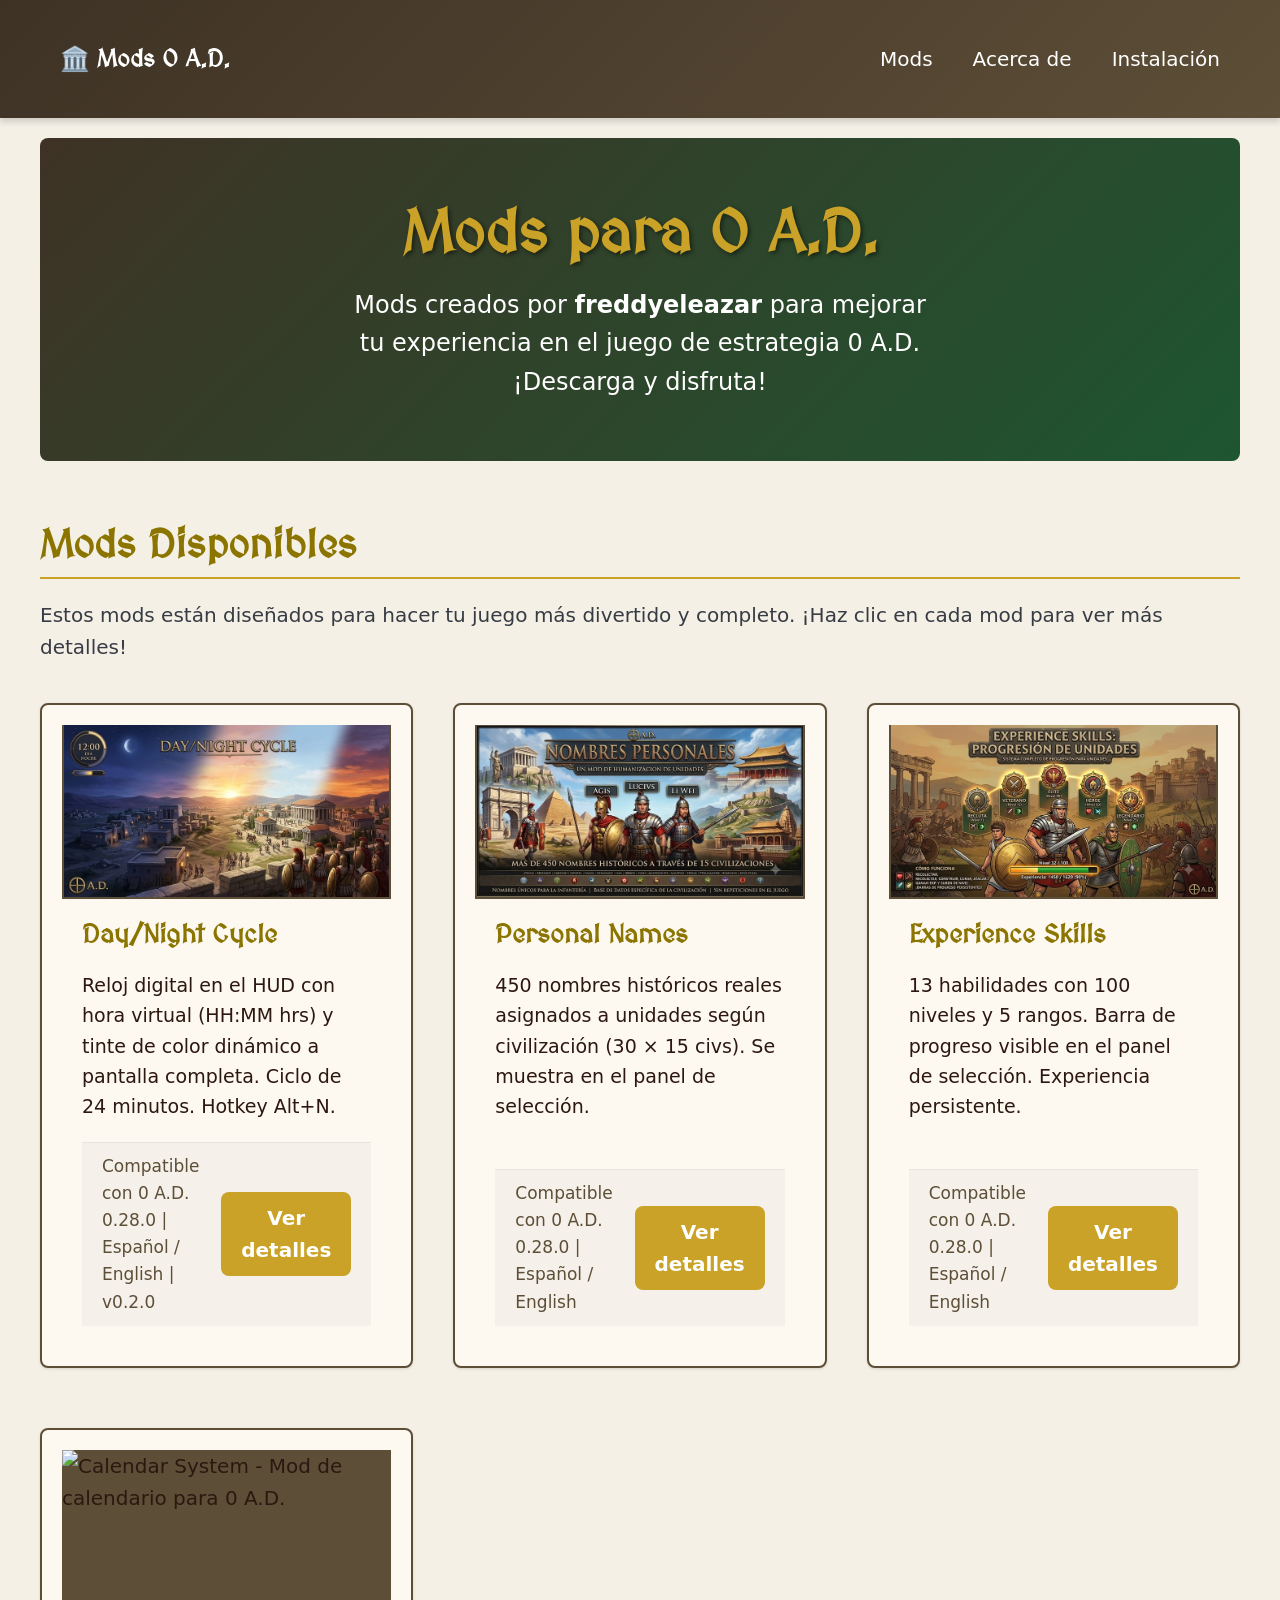
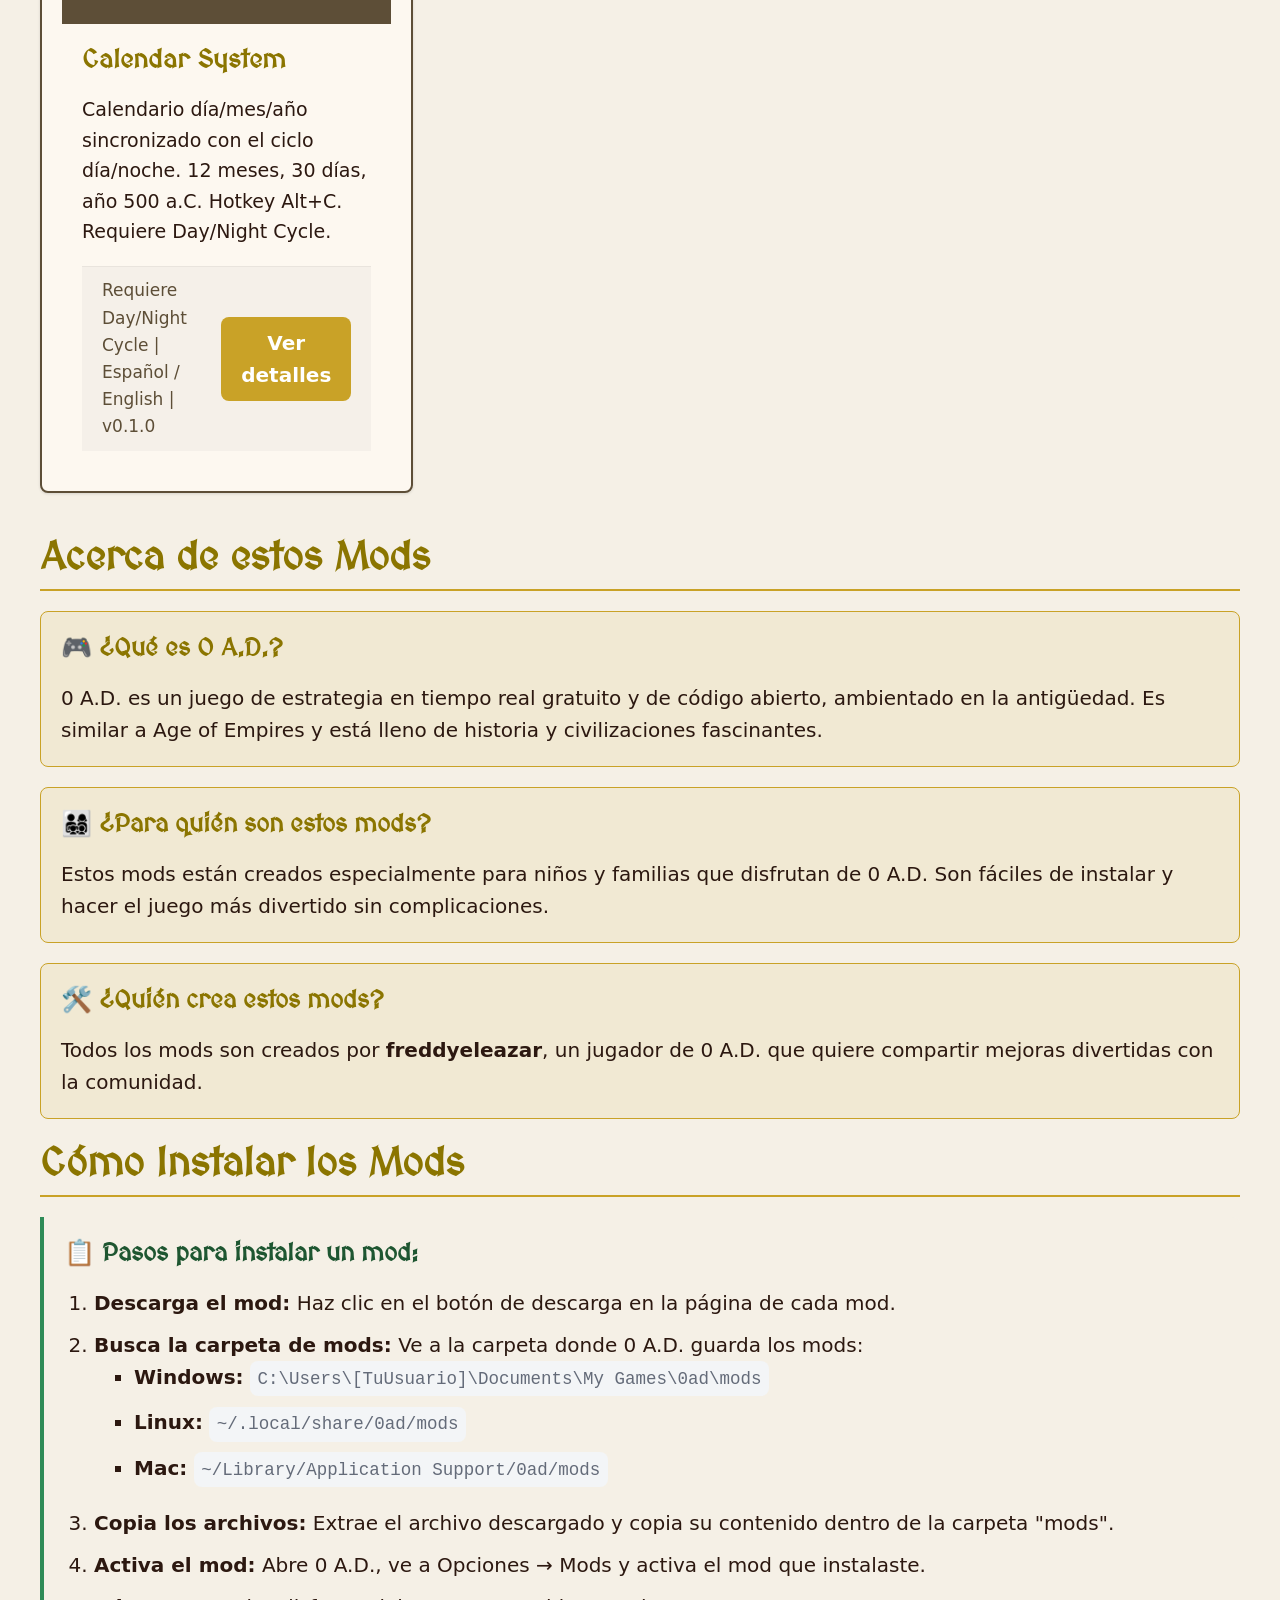
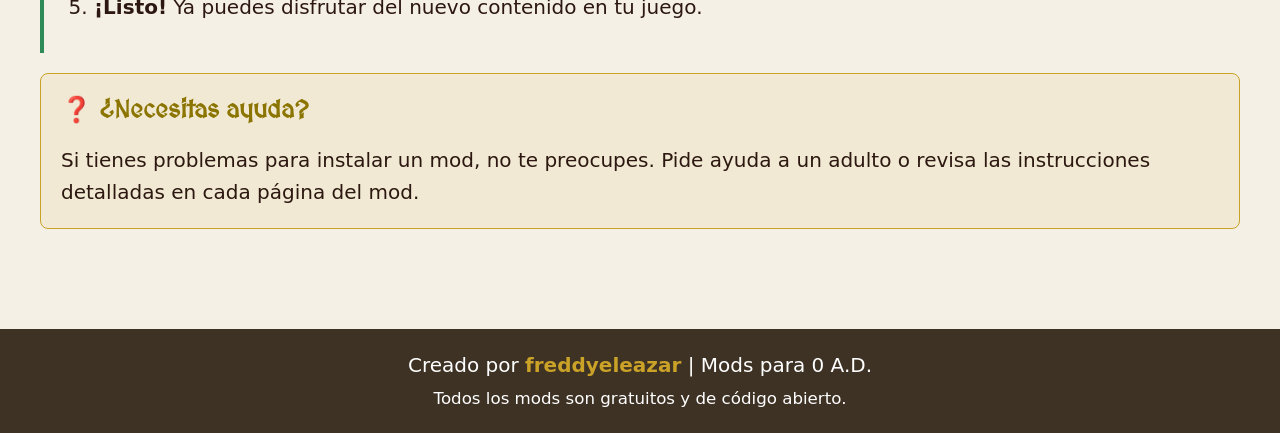
==== index.html @ b4cd741f "feat: agregar Calendar System y actualizar Day/Night Cycle v0.2.0 - Day/Night Cycle: HUD muestra HH:" ====
<!DOCTYPE html>
<html lang="es" data-theme="light">
<head>
    <meta charset="UTF-8">
    <meta name="viewport" content="width=device-width, initial-scale=1.0">
    <meta name="description" content="Mods creados por freddyeleazar para mejorar tu experiencia en 0 A.D. - Mods gratuitos para niños y familias.">
    <meta name="keywords" content="0 A.D., mods, juegos, estrategia, freddyeleazar">
    <meta name="author" content="freddyeleazar">
    
    <title>Mods 0 A.D. | freddyeleazar</title>
    
    <!-- Pico.CSS -->
    <link rel="stylesheet" href="css/picocss.min.css">
    
    <!-- Estilos personalizados -->
    <link rel="stylesheet" href="css/styles.css">
    
    <!-- Favicon -->
    <link rel="icon" type="image/svg+xml" href="assets/images/favicon.svg">
</head>
<body>
    <!-- Cabecera -->
    <header>
        <nav>
            <ul>
                <li><strong>🏛️ Mods 0 A.D.</strong></li>
            </ul>
            <ul>
                <li><a href="#mods">Mods</a></li>
                <li><a href="#about">Acerca de</a></li>
                <li><a href="#install">Instalación</a></li>
            </ul>
        </nav>
    </header>

    <!-- Contenido principal -->
    <main class="container">
        <!-- Sección hero -->
        <section id="hero">
            <h1>Mods para 0 A.D.</h1>
            <p>Mods creados por <strong>freddyeleazar</strong> para mejorar tu experiencia en el juego de estrategia 0 A.D. ¡Descarga y disfruta!</p>
        </section>

        <!-- Sección de mods -->
        <section id="mods">
            <h2>Mods Disponibles</h2>
            <p>Estos mods están diseñados para hacer tu juego más divertido y completo. ¡Haz clic en cada mod para ver más detalles!</p>
            
            <div class="mods-grid">
                <!-- Mod 1: Day/Night Cycle -->
                <article class="mod-card">
                    <img src="assets/images/mod-covers/daynight_cycle-card.jpg" alt="Day/Night Cycle - Mod de ciclo día y noche para 0 A.D." loading="lazy">
                    <div class="mod-card-content">
                        <h3>Day/Night Cycle</h3>
                        <p>Reloj digital en el HUD con hora virtual (HH:MM hrs) y tinte de color dinámico a pantalla completa. Ciclo de 24 minutos. Hotkey Alt+N.</p>
                        <div class="mod-card-footer">
                            <small>Compatible con 0 A.D. 0.28.0 | Español / English | v0.2.0</small>
                            <a href="mods/daynight_cycle/" class="button">Ver detalles</a>
                        </div>
                    </div>
                </article>

                <!-- Mod 2: Personal Names -->
                <article class="mod-card">
                    <img src="assets/images/mod-covers/personal_names-card.jpg" alt="Personal Names - Mod de nombres personales para 0 A.D." loading="lazy">
                    <div class="mod-card-content">
                        <h3>Personal Names</h3>
                        <p>450 nombres históricos reales asignados a unidades según civilización (30 × 15 civs). Se muestra en el panel de selección.</p>
                        <div class="mod-card-footer">
                            <small>Compatible con 0 A.D. 0.28.0 | Español / English</small>
                            <a href="mods/personal_names/" class="button">Ver detalles</a>
                        </div>
                    </div>
                </article>

                <!-- Mod 3: Experience Skills -->
                <article class="mod-card">
                    <img src="assets/images/mod-covers/skills_mod-card.jpg" alt="Experience Skills - Mod de habilidades para 0 A.D." loading="lazy">
                    <div class="mod-card-content">
                        <h3>Experience Skills</h3>
                        <p>13 habilidades con 100 niveles y 5 rangos. Barra de progreso visible en el panel de selección. Experiencia persistente.</p>
                        <div class="mod-card-footer">
                            <small>Compatible con 0 A.D. 0.28.0 | Español / English</small>
                            <a href="mods/skills_mod/" class="button">Ver detalles</a>
                        </div>
                    </div>
                </article>

                <!-- Mod 4: Calendar System -->
                <article class="mod-card">
                    <img src="assets/images/mod-covers/calendar_system-card.svg" alt="Calendar System - Mod de calendario para 0 A.D." loading="lazy">
                    <div class="mod-card-content">
                        <h3>Calendar System</h3>
                        <p>Calendario día/mes/año sincronizado con el ciclo día/noche. 12 meses, 30 días, año 500 a.C. Hotkey Alt+C. Requiere Day/Night Cycle.</p>
                        <div class="mod-card-footer">
                            <small>Requiere Day/Night Cycle | Español / English | v0.1.0</small>
                            <a href="mods/calendar_system/" class="button">Ver detalles</a>
                        </div>
                    </div>
                </article>
            </div>
        </section>

        <!-- Sección de información -->
        <section id="about">
            <h2>Acerca de estos Mods</h2>
            <div class="game-info">
                <h4>🎮 ¿Qué es 0 A.D.?</h4>
                <p>0 A.D. es un juego de estrategia en tiempo real gratuito y de código abierto, ambientado en la antigüedad. Es similar a Age of Empires y está lleno de historia y civilizaciones fascinantes.</p>
            </div>
            
            <div class="game-info">
                <h4>👨‍👩‍👧‍👦 ¿Para quién son estos mods?</h4>
                <p>Estos mods están creados especialmente para niños y familias que disfrutan de 0 A.D. Son fáciles de instalar y hacer el juego más divertido sin complicaciones.</p>
            </div>
            
            <div class="game-info">
                <h4>🛠️ ¿Quién crea estos mods?</h4>
                <p>Todos los mods son creados por <strong>freddyeleazar</strong>, un jugador de 0 A.D. que quiere compartir mejoras divertidas con la comunidad.</p>
            </div>
        </section>

        <!-- Sección de instalación -->
        <section id="install">
            <h2>Cómo Instalar los Mods</h2>
            <div class="installation-steps">
                <h4>📋 Pasos para instalar un mod:</h4>
                <ol>
                    <li><strong>Descarga el mod:</strong> Haz clic en el botón de descarga en la página de cada mod.</li>
                    <li><strong>Busca la carpeta de mods:</strong> Ve a la carpeta donde 0 A.D. guarda los mods:
                        <ul>
                            <li><strong>Windows:</strong> <code>C:\Users\[TuUsuario]\Documents\My Games\0ad\mods</code></li>
                            <li><strong>Linux:</strong> <code>~/.local/share/0ad/mods</code></li>
                            <li><strong>Mac:</strong> <code>~/Library/Application Support/0ad/mods</code></li>
                        </ul>
                    </li>
                    <li><strong>Copia los archivos:</strong> Extrae el archivo descargado y copia su contenido dentro de la carpeta "mods".</li>
                    <li><strong>Activa el mod:</strong> Abre 0 A.D., ve a Opciones → Mods y activa el mod que instalaste.</li>
                    <li><strong>¡Listo!</strong> Ya puedes disfrutar del nuevo contenido en tu juego.</li>
                </ol>
            </div>
            
            <div class="game-info">
                <h4>❓ ¿Necesitas ayuda?</h4>
                <p>Si tienes problemas para instalar un mod, no te preocupes. Pide ayuda a un adulto o revisa las instrucciones detalladas en cada página del mod.</p>
            </div>
        </section>
    </main>

    <!-- Pie de página -->
    <footer>
        <p>Creado por <strong>freddyeleazar</strong> | Mods para 0 A.D.</p>
        <p><small>Todos los mods son gratuitos y de código abierto.</small></p>
    </footer>

    <!-- Script minimal para interactividad -->
    <script>
        // Smooth scroll para enlaces internos
        document.querySelectorAll('a[href^="#"]').forEach(anchor => {
            anchor.addEventListener('click', function (e) {
                e.preventDefault();
                const target = document.querySelector(this.getAttribute('href'));
                if (target) {
                    target.scrollIntoView({
                        behavior: 'smooth',
                        block: 'start'
                    });
                }
            });
        });

        // Efecto de fade-in al cargar
        document.addEventListener('DOMContentLoaded', function() {
            const cards = document.querySelectorAll('.mod-card');
            cards.forEach((card, index) => {
                card.style.animationDelay = `${index * 0.1}s`;
                card.classList.add('fade-in');
            });
        });
    </script>
</body>
</html>
---- css/picocss.min.css ----
@charset "UTF-8";/*!
 * Pico CSS ✨ v2.1.1 (https://picocss.com)
 * Copyright 2019-2025 - Licensed under MIT
 */:host,:root{--pico-font-family-emoji:"Apple Color Emoji","Segoe UI Emoji","Segoe UI Symbol","Noto Color Emoji";--pico-font-family-sans-serif:system-ui,"Segoe UI",Roboto,Oxygen,Ubuntu,Cantarell,Helvetica,Arial,"Helvetica Neue",sans-serif,var(--pico-font-family-emoji);--pico-font-family-monospace:ui-monospace,SFMono-Regular,"SF Mono",Menlo,Consolas,"Liberation Mono",monospace,var(--pico-font-family-emoji);--pico-font-family:var(--pico-font-family-sans-serif);--pico-line-height:1.5;--pico-font-weight:400;--pico-font-size:100%;--pico-text-underline-offset:0.1rem;--pico-border-radius:0.25rem;--pico-border-width:0.0625rem;--pico-outline-width:0.125rem;--pico-transition:0.2s ease-in-out;--pico-spacing:1rem;--pico-typography-spacing-vertical:1rem;--pico-block-spacing-vertical:var(--pico-spacing);--pico-block-spacing-horizontal:var(--pico-spacing);--pico-grid-column-gap:var(--pico-spacing);--pico-grid-row-gap:var(--pico-spacing);--pico-form-element-spacing-vertical:0.75rem;--pico-form-element-spacing-horizontal:1rem;--pico-group-box-shadow:0 0 0 rgba(0, 0, 0, 0);--pico-group-box-shadow-focus-with-button:0 0 0 var(--pico-outline-width) var(--pico-primary-focus);--pico-group-box-shadow-focus-with-input:0 0 0 0.0625rem var(--pico-form-element-border-color);--pico-modal-overlay-backdrop-filter:blur(0.375rem);--pico-nav-element-spacing-vertical:1rem;--pico-nav-element-spacing-horizontal:0.5rem;--pico-nav-link-spacing-vertical:0.5rem;--pico-nav-link-spacing-horizontal:0.5rem;--pico-nav-breadcrumb-divider:">";--pico-icon-checkbox:url("data:image/svg+xml,%3Csvg xmlns='http://www.w3.org/2000/svg' width='24' height='24' viewBox='0 0 24 24' fill='none' stroke='rgb(255, 255, 255)' stroke-width='4' stroke-linecap='round' stroke-linejoin='round'%3E%3Cpolyline points='20 6 9 17 4 12'%3E%3C/polyline%3E%3C/svg%3E");--pico-icon-minus:url("data:image/svg+xml,%3Csvg xmlns='http://www.w3.org/2000/svg' width='24' height='24' viewBox='0 0 24 24' fill='none' stroke='rgb(255, 255, 255)' stroke-width='4' stroke-linecap='round' stroke-linejoin='round'%3E%3Cline x1='5' y1='12' x2='19' y2='12'%3E%3C/line%3E%3C/svg%3E");--pico-icon-chevron:url("data:image/svg+xml,%3Csvg xmlns='http://www.w3.org/2000/svg' width='24' height='24' viewBox='0 0 24 24' fill='none' stroke='rgb(136, 145, 164)' stroke-width='2' stroke-linecap='round' stroke-linejoin='round'%3E%3Cpolyline points='6 9 12 15 18 9'%3E%3C/polyline%3E%3C/svg%3E");--pico-icon-date:url("data:image/svg+xml,%3Csvg xmlns='http://www.w3.org/2000/svg' width='24' height='24' viewBox='0 0 24 24' fill='none' stroke='rgb(136, 145, 164)' stroke-width='2' stroke-linecap='round' stroke-linejoin='round'%3E%3Crect x='3' y='4' width='18' height='18' rx='2' ry='2'%3E%3C/rect%3E%3Cline x1='16' y1='2' x2='16' y2='6'%3E%3C/line%3E%3Cline x1='8' y1='2' x2='8' y2='6'%3E%3C/line%3E%3Cline x1='3' y1='10' x2='21' y2='10'%3E%3C/line%3E%3C/svg%3E");--pico-icon-time:url("data:image/svg+xml,%3Csvg xmlns='http://www.w3.org/2000/svg' width='24' height='24' viewBox='0 0 24 24' fill='none' stroke='rgb(136, 145, 164)' stroke-width='2' stroke-linecap='round' stroke-linejoin='round'%3E%3Ccircle cx='12' cy='12' r='10'%3E%3C/circle%3E%3Cpolyline points='12 6 12 12 16 14'%3E%3C/polyline%3E%3C/svg%3E");--pico-icon-search:url("data:image/svg+xml,%3Csvg xmlns='http://www.w3.org/2000/svg' width='24' height='24' viewBox='0 0 24 24' fill='none' stroke='rgb(136, 145, 164)' stroke-width='1.5' stroke-linecap='round' stroke-linejoin='round'%3E%3Ccircle cx='11' cy='11' r='8'%3E%3C/circle%3E%3Cline x1='21' y1='21' x2='16.65' y2='16.65'%3E%3C/line%3E%3C/svg%3E");--pico-icon-close:url("data:image/svg+xml,%3Csvg xmlns='http://www.w3.org/2000/svg' width='24' height='24' viewBox='0 0 24 24' fill='none' stroke='rgb(136, 145, 164)' stroke-width='3' stroke-linecap='round' stroke-linejoin='round'%3E%3Cline x1='18' y1='6' x2='6' y2='18'%3E%3C/line%3E%3Cline x1='6' y1='6' x2='18' y2='18'%3E%3C/line%3E%3C/svg%3E");--pico-icon-loading:url("data:image/svg+xml,%3Csvg fill='none' height='24' width='24' viewBox='0 0 24 24' xmlns='http://www.w3.org/2000/svg' %3E%3Cstyle%3E g %7B animation: rotate 2s linear infinite; transform-origin: center center; %7D circle %7B stroke-dasharray: 75,100; stroke-dashoffset: -5; animation: dash 1.5s ease-in-out infinite; stroke-linecap: round; %7D @keyframes rotate %7B 0%25 %7B transform: rotate(0deg); %7D 100%25 %7B transform: rotate(360deg); %7D %7D @keyframes dash %7B 0%25 %7B stroke-dasharray: 1,100; stroke-dashoffset: 0; %7D 50%25 %7B stroke-dasharray: 44.5,100; stroke-dashoffset: -17.5; %7D 100%25 %7B stroke-dasharray: 44.5,100; stroke-dashoffset: -62; %7D %7D %3C/style%3E%3Cg%3E%3Ccircle cx='12' cy='12' r='10' fill='none' stroke='rgb(136, 145, 164)' stroke-width='4' /%3E%3C/g%3E%3C/svg%3E")}@media (min-width:576px){:host,:root{--pico-font-size:106.25%}}@media (min-width:768px){:host,:root{--pico-font-size:112.5%}}@media (min-width:1024px){:host,:root{--pico-font-size:118.75%}}@media (min-width:1280px){:host,:root{--pico-font-size:125%}}@media (min-width:1536px){:host,:root{--pico-font-size:131.25%}}a{--pico-text-decoration:underline}a.contrast,a.secondary{--pico-text-decoration:underline}small{--pico-font-size:0.875em}h1,h2,h3,h4,h5,h6{--pico-font-weight:700}h1{--pico-font-size:2rem;--pico-line-height:1.125;--pico-typography-spacing-top:3rem}h2{--pico-font-size:1.75rem;--pico-line-height:1.15;--pico-typography-spacing-top:2.625rem}h3{--pico-font-size:1.5rem;--pico-line-height:1.175;--pico-typography-spacing-top:2.25rem}h4{--pico-font-size:1.25rem;--pico-line-height:1.2;--pico-typography-spacing-top:1.874rem}h5{--pico-font-size:1.125rem;--pico-line-height:1.225;--pico-typography-spacing-top:1.6875rem}h6{--pico-font-size:1rem;--pico-line-height:1.25;--pico-typography-spacing-top:1.5rem}tfoot td,tfoot th,thead td,thead th{--pico-font-weight:600;--pico-border-width:0.1875rem}code,kbd,pre,samp{--pico-font-family:var(--pico-font-family-monospace)}kbd{--pico-font-weight:bolder}:where(select,textarea),input:not([type=submit],[type=button],[type=reset],[type=checkbox],[type=radio],[type=file]){--pico-outline-width:0.0625rem}[type=search]{--pico-border-radius:5rem}[type=checkbox],[type=radio]{--pico-border-width:0.125rem}[type=checkbox][role=switch]{--pico-border-width:0.1875rem}details.dropdown summary:not([role=button]){--pico-outline-width:0.0625rem}nav details.dropdown summary:focus-visible{--pico-outline-width:0.125rem}[role=search]{--pico-border-radius:5rem}[role=group]:has(button.secondary:focus,[type=submit].secondary:focus,[type=button].secondary:focus,[role=button].secondary:focus),[role=search]:has(button.secondary:focus,[type=submit].secondary:focus,[type=button].secondary:focus,[role=button].secondary:focus){--pico-group-box-shadow-focus-with-button:0 0 0 var(--pico-outline-width) var(--pico-secondary-focus)}[role=group]:has(button.contrast:focus,[type=submit].contrast:focus,[type=button].contrast:focus,[role=button].contrast:focus),[role=search]:has(button.contrast:focus,[type=submit].contrast:focus,[type=button].contrast:focus,[role=button].contrast:focus){--pico-group-box-shadow-focus-with-button:0 0 0 var(--pico-outline-width) var(--pico-contrast-focus)}[role=group] [role=button],[role=group] [type=button],[role=group] [type=submit],[role=group] button,[role=search] [role=button],[role=search] [type=button],[role=search] [type=submit],[role=search] button{--pico-form-element-spacing-horizontal:2rem}details summary[role=button]:not(.outline)::after{filter:brightness(0) invert(1)}[aria-busy=true]:not(input,select,textarea):is(button,[type=submit],[type=button],[type=reset],[role=button]):not(.outline)::before{filter:brightness(0) invert(1)}:host(:not([data-theme=dark])),:root:not([data-theme=dark]),[data-theme=light]{color-scheme:light;--pico-background-color:#fff;--pico-color:#373c44;--pico-text-selection-color:rgba(2, 154, 232, 0.25);--pico-muted-color:#646b79;--pico-muted-border-color:rgb(231, 234, 239.5);--pico-primary:#0172ad;--pico-primary-background:#0172ad;--pico-primary-border:var(--pico-primary-background);--pico-primary-underline:rgba(1, 114, 173, 0.5);--pico-primary-hover:#015887;--pico-primary-hover-background:#02659a;--pico-primary-hover-border:var(--pico-primary-hover-background);--pico-primary-hover-underline:var(--pico-primary-hover);--pico-primary-focus:rgba(2, 154, 232, 0.5);--pico-primary-inverse:#fff;--pico-secondary:#5d6b89;--pico-secondary-background:#525f7a;--pico-secondary-border:var(--pico-secondary-background);--pico-secondary-underline:rgba(93, 107, 137, 0.5);--pico-secondary-hover:#48536b;--pico-secondary-hover-background:#48536b;--pico-secondary-hover-border:var(--pico-secondary-hover-background);--pico-secondary-hover-underline:var(--pico-secondary-hover);--pico-secondary-focus:rgba(93, 107, 137, 0.25);--pico-secondary-inverse:#fff;--pico-contrast:#181c25;--pico-contrast-background:#181c25;--pico-contrast-border:var(--pico-contrast-background);--pico-contrast-underline:rgba(24, 28, 37, 0.5);--pico-contrast-hover:#000;--pico-contrast-hover-background:#000;--pico-contrast-hover-border:var(--pico-contrast-hover-background);--pico-contrast-hover-underline:var(--pico-secondary-hover);--pico-contrast-focus:rgba(93, 107, 137, 0.25);--pico-contrast-inverse:#fff;--pico-box-shadow:0.0145rem 0.029rem 0.174rem rgba(129, 145, 181, 0.01698),0.0335rem 0.067rem 0.402rem rgba(129, 145, 181, 0.024),0.0625rem 0.125rem 0.75rem rgba(129, 145, 181, 0.03),0.1125rem 0.225rem 1.35rem rgba(129, 145, 181, 0.036),0.2085rem 0.417rem 2.502rem rgba(129, 145, 181, 0.04302),0.5rem 1rem 6rem rgba(129, 145, 181, 0.06),0 0 0 0.0625rem rgba(129, 145, 181, 0.015);--pico-h1-color:#2d3138;--pico-h2-color:#373c44;--pico-h3-color:#424751;--pico-h4-color:#4d535e;--pico-h5-color:#5c6370;--pico-h6-color:#646b79;--pico-mark-background-color:rgb(252.5, 230.5, 191.5);--pico-mark-color:#0f1114;--pico-ins-color:rgb(28.5, 105.5, 84);--pico-del-color:rgb(136, 56.5, 53);--pico-blockquote-border-color:var(--pico-muted-border-color);--pico-blockquote-footer-color:var(--pico-muted-color);--pico-button-box-shadow:0 0 0 rgba(0, 0, 0, 0);--pico-button-hover-box-shadow:0 0 0 rgba(0, 0, 0, 0);--pico-table-border-color:var(--pico-muted-border-color);--pico-table-row-stripped-background-color:rgba(111, 120, 135, 0.0375);--pico-code-background-color:rgb(243, 244.5, 246.75);--pico-code-color:#646b79;--pico-code-kbd-background-color:var(--pico-color);--pico-code-kbd-color:var(--pico-background-color);--pico-form-element-background-color:rgb(251, 251.5, 252.25);--pico-form-element-selected-background-color:#dfe3eb;--pico-form-element-border-color:#cfd5e2;--pico-form-element-color:#23262c;--pico-form-element-placeholder-color:var(--pico-muted-color);--pico-form-element-active-background-color:#fff;--pico-form-element-active-border-color:var(--pico-primary-border);--pico-form-element-focus-color:var(--pico-primary-border);--pico-form-element-disabled-opacity:0.5;--pico-form-element-invalid-border-color:rgb(183.5, 105.5, 106.5);--pico-form-element-invalid-active-border-color:rgb(200.25, 79.25, 72.25);--pico-form-element-invalid-focus-color:var(--pico-form-element-invalid-active-border-color);--pico-form-element-valid-border-color:rgb(76, 154.5, 137.5);--pico-form-element-valid-active-border-color:rgb(39, 152.75, 118.75);--pico-form-element-valid-focus-color:var(--pico-form-element-valid-active-border-color);--pico-switch-background-color:#bfc7d9;--pico-switch-checked-background-color:var(--pico-primary-background);--pico-switch-color:#fff;--pico-switch-thumb-box-shadow:0 0 0 rgba(0, 0, 0, 0);--pico-range-border-color:#dfe3eb;--pico-range-active-border-color:#bfc7d9;--pico-range-thumb-border-color:var(--pico-background-color);--pico-range-thumb-color:var(--pico-secondary-background);--pico-range-thumb-active-color:var(--pico-primary-background);--pico-accordion-border-color:var(--pico-muted-border-color);--pico-accordion-active-summary-color:var(--pico-primary-hover);--pico-accordion-close-summary-color:var(--pico-color);--pico-accordion-open-summary-color:var(--pico-muted-color);--pico-card-background-color:var(--pico-background-color);--pico-card-border-color:var(--pico-muted-border-color);--pico-card-box-shadow:var(--pico-box-shadow);--pico-card-sectioning-background-color:rgb(251, 251.5, 252.25);--pico-dropdown-background-color:#fff;--pico-dropdown-border-color:#eff1f4;--pico-dropdown-box-shadow:var(--pico-box-shadow);--pico-dropdown-color:var(--pico-color);--pico-dropdown-hover-background-color:#eff1f4;--pico-loading-spinner-opacity:0.5;--pico-modal-overlay-background-color:rgba(232, 234, 237, 0.75);--pico-progress-background-color:#dfe3eb;--pico-progress-color:var(--pico-primary-background);--pico-tooltip-background-color:var(--pico-contrast-background);--pico-tooltip-color:var(--pico-contrast-inverse);--pico-icon-valid:url("data:image/svg+xml,%3Csvg xmlns='http://www.w3.org/2000/svg' width='24' height='24' viewBox='0 0 24 24' fill='none' stroke='rgb(76, 154.5, 137.5)' stroke-width='2' stroke-linecap='round' stroke-linejoin='round'%3E%3Cpolyline points='20 6 9 17 4 12'%3E%3C/polyline%3E%3C/svg%3E");--pico-icon-invalid:url("data:image/svg+xml,%3Csvg xmlns='http://www.w3.org/2000/svg' width='24' height='24' viewBox='0 0 24 24' fill='none' stroke='rgb(200.25, 79.25, 72.25)' stroke-width='2' stroke-linecap='round' stroke-linejoin='round'%3E%3Ccircle cx='12' cy='12' r='10'%3E%3C/circle%3E%3Cline x1='12' y1='8' x2='12' y2='12'%3E%3C/line%3E%3Cline x1='12' y1='16' x2='12.01' y2='16'%3E%3C/line%3E%3C/svg%3E")}:host(:not([data-theme=dark])) input:is([type=submit],[type=button],[type=reset],[type=checkbox],[type=radio],[type=file]),:root:not([data-theme=dark]) input:is([type=submit],[type=button],[type=reset],[type=checkbox],[type=radio],[type=file]),[data-theme=light] input:is([type=submit],[type=button],[type=reset],[type=checkbox],[type=radio],[type=file]){--pico-form-element-focus-color:var(--pico-primary-focus)}@media only screen and (prefers-color-scheme:dark){:host(:not([data-theme])),:root:not([data-theme]){color-scheme:dark;--pico-background-color:rgb(19, 22.5, 30.5);--pico-color:#c2c7d0;--pico-text-selection-color:rgba(1, 170, 255, 0.1875);--pico-muted-color:#7b8495;--pico-muted-border-color:#202632;--pico-primary:#01aaff;--pico-primary-background:#0172ad;--pico-primary-border:var(--pico-primary-background);--pico-primary-underline:rgba(1, 170, 255, 0.5);--pico-primary-hover:#79c0ff;--pico-primary-hover-background:#017fc0;--pico-primary-hover-border:var(--pico-primary-hover-background);--pico-primary-hover-underline:var(--pico-primary-hover);--pico-primary-focus:rgba(1, 170, 255, 0.375);--pico-primary-inverse:#fff;--pico-secondary:#969eaf;--pico-secondary-background:#525f7a;--pico-secondary-border:var(--pico-secondary-background);--pico-secondary-underline:rgba(150, 158, 175, 0.5);--pico-secondary-hover:#b3b9c5;--pico-secondary-hover-background:#5d6b89;--pico-secondary-hover-border:var(--pico-secondary-hover-background);--pico-secondary-hover-underline:var(--pico-secondary-hover);--pico-secondary-focus:rgba(144, 158, 190, 0.25);--pico-secondary-inverse:#fff;--pico-contrast:#dfe3eb;--pico-contrast-background:#eff1f4;--pico-contrast-border:var(--pico-contrast-background);--pico-contrast-underline:rgba(223, 227, 235, 0.5);--pico-contrast-hover:#fff;--pico-contrast-hover-background:#fff;--pico-contrast-hover-border:var(--pico-contrast-hover-background);--pico-contrast-hover-underline:var(--pico-contrast-hover);--pico-contrast-focus:rgba(207, 213, 226, 0.25);--pico-contrast-inverse:#000;--pico-box-shadow:0.0145rem 0.029rem 0.174rem rgba(7, 8.5, 12, 0.01698),0.0335rem 0.067rem 0.402rem rgba(7, 8.5, 12, 0.024),0.0625rem 0.125rem 0.75rem rgba(7, 8.5, 12, 0.03),0.1125rem 0.225rem 1.35rem rgba(7, 8.5, 12, 0.036),0.2085rem 0.417rem 2.502rem rgba(7, 8.5, 12, 0.04302),0.5rem 1rem 6rem rgba(7, 8.5, 12, 0.06),0 0 0 0.0625rem rgba(7, 8.5, 12, 0.015);--pico-h1-color:#f0f1f3;--pico-h2-color:#e0e3e7;--pico-h3-color:#c2c7d0;--pico-h4-color:#b3b9c5;--pico-h5-color:#a4acba;--pico-h6-color:#8891a4;--pico-mark-background-color:#014063;--pico-mark-color:#fff;--pico-ins-color:#62af9a;--pico-del-color:rgb(205.5, 126, 123);--pico-blockquote-border-color:var(--pico-muted-border-color);--pico-blockquote-footer-color:var(--pico-muted-color);--pico-button-box-shadow:0 0 0 rgba(0, 0, 0, 0);--pico-button-hover-box-shadow:0 0 0 rgba(0, 0, 0, 0);--pico-table-border-color:var(--pico-muted-border-color);--pico-table-row-stripped-background-color:rgba(111, 120, 135, 0.0375);--pico-code-background-color:rgb(26, 30.5, 40.25);--pico-code-color:#8891a4;--pico-code-kbd-background-color:var(--pico-color);--pico-code-kbd-color:var(--pico-background-color);--pico-form-element-background-color:rgb(28, 33, 43.5);--pico-form-element-selected-background-color:#2a3140;--pico-form-element-border-color:#2a3140;--pico-form-element-color:#e0e3e7;--pico-form-element-placeholder-color:#8891a4;--pico-form-element-active-background-color:rgb(26, 30.5, 40.25);--pico-form-element-active-border-color:var(--pico-primary-border);--pico-form-element-focus-color:var(--pico-primary-border);--pico-form-element-disabled-opacity:0.5;--pico-form-element-invalid-border-color:rgb(149.5, 74, 80);--pico-form-element-invalid-active-border-color:rgb(183.25, 63.5, 59);--pico-form-element-invalid-focus-color:var(--pico-form-element-invalid-active-border-color);--pico-form-element-valid-border-color:#2a7b6f;--pico-form-element-valid-active-border-color:rgb(22, 137, 105.5);--pico-form-element-valid-focus-color:var(--pico-form-element-valid-active-border-color);--pico-switch-background-color:#333c4e;--pico-switch-checked-background-color:var(--pico-primary-background);--pico-switch-color:#fff;--pico-switch-thumb-box-shadow:0 0 0 rgba(0, 0, 0, 0);--pico-range-border-color:#202632;--pico-range-active-border-color:#2a3140;--pico-range-thumb-border-color:var(--pico-background-color);--pico-range-thumb-color:var(--pico-secondary-background);--pico-range-thumb-active-color:var(--pico-primary-background);--pico-accordion-border-color:var(--pico-muted-border-color);--pico-accordion-active-summary-color:var(--pico-primary-hover);--pico-accordion-close-summary-color:var(--pico-color);--pico-accordion-open-summary-color:var(--pico-muted-color);--pico-card-background-color:#181c25;--pico-card-border-color:var(--pico-card-background-color);--pico-card-box-shadow:var(--pico-box-shadow);--pico-card-sectioning-background-color:rgb(26, 30.5, 40.25);--pico-dropdown-background-color:#181c25;--pico-dropdown-border-color:#202632;--pico-dropdown-box-shadow:var(--pico-box-shadow);--pico-dropdown-color:var(--pico-color);--pico-dropdown-hover-background-color:#202632;--pico-loading-spinner-opacity:0.5;--pico-modal-overlay-background-color:rgba(7.5, 8.5, 10, 0.75);--pico-progress-background-color:#202632;--pico-progress-color:var(--pico-primary-background);--pico-tooltip-background-color:var(--pico-contrast-background);--pico-tooltip-color:var(--pico-contrast-inverse);--pico-icon-valid:url("data:image/svg+xml,%3Csvg xmlns='http://www.w3.org/2000/svg' width='24' height='24' viewBox='0 0 24 24' fill='none' stroke='rgb(42, 123, 111)' stroke-width='2' stroke-linecap='round' stroke-linejoin='round'%3E%3Cpolyline points='20 6 9 17 4 12'%3E%3C/polyline%3E%3C/svg%3E");--pico-icon-invalid:url("data:image/svg+xml,%3Csvg xmlns='http://www.w3.org/2000/svg' width='24' height='24' viewBox='0 0 24 24' fill='none' stroke='rgb(149.5, 74, 80)' stroke-width='2' stroke-linecap='round' stroke-linejoin='round'%3E%3Ccircle cx='12' cy='12' r='10'%3E%3C/circle%3E%3Cline x1='12' y1='8' x2='12' y2='12'%3E%3C/line%3E%3Cline x1='12' y1='16' x2='12.01' y2='16'%3E%3C/line%3E%3C/svg%3E")}:host(:not([data-theme])) input:is([type=submit],[type=button],[type=reset],[type=checkbox],[type=radio],[type=file]),:root:not([data-theme]) input:is([type=submit],[type=button],[type=reset],[type=checkbox],[type=radio],[type=file]){--pico-form-element-focus-color:var(--pico-primary-focus)}:host(:not([data-theme])) details summary[role=button].contrast:not(.outline)::after,:root:not([data-theme]) details summary[role=button].contrast:not(.outline)::after{filter:brightness(0)}:host(:not([data-theme])) [aria-busy=true]:not(input,select,textarea).contrast:is(button,[type=submit],[type=button],[type=reset],[role=button]):not(.outline)::before,:root:not([data-theme]) [aria-busy=true]:not(input,select,textarea).contrast:is(button,[type=submit],[type=button],[type=reset],[role=button]):not(.outline)::before{filter:brightness(0)}}[data-theme=dark]{color-scheme:dark;--pico-background-color:rgb(19, 22.5, 30.5);--pico-color:#c2c7d0;--pico-text-selection-color:rgba(1, 170, 255, 0.1875);--pico-muted-color:#7b8495;--pico-muted-border-color:#202632;--pico-primary:#01aaff;--pico-primary-background:#0172ad;--pico-primary-border:var(--pico-primary-background);--pico-primary-underline:rgba(1, 170, 255, 0.5);--pico-primary-hover:#79c0ff;--pico-primary-hover-background:#017fc0;--pico-primary-hover-border:var(--pico-primary-hover-background);--pico-primary-hover-underline:var(--pico-primary-hover);--pico-primary-focus:rgba(1, 170, 255, 0.375);--pico-primary-inverse:#fff;--pico-secondary:#969eaf;--pico-secondary-background:#525f7a;--pico-secondary-border:var(--pico-secondary-background);--pico-secondary-underline:rgba(150, 158, 175, 0.5);--pico-secondary-hover:#b3b9c5;--pico-secondary-hover-background:#5d6b89;--pico-secondary-hover-border:var(--pico-secondary-hover-background);--pico-secondary-hover-underline:var(--pico-secondary-hover);--pico-secondary-focus:rgba(144, 158, 190, 0.25);--pico-secondary-inverse:#fff;--pico-contrast:#dfe3eb;--pico-contrast-background:#eff1f4;--pico-contrast-border:var(--pico-contrast-background);--pico-contrast-underline:rgba(223, 227, 235, 0.5);--pico-contrast-hover:#fff;--pico-contrast-hover-background:#fff;--pico-contrast-hover-border:var(--pico-contrast-hover-background);--pico-contrast-hover-underline:var(--pico-contrast-hover);--pico-contrast-focus:rgba(207, 213, 226, 0.25);--pico-contrast-inverse:#000;--pico-box-shadow:0.0145rem 0.029rem 0.174rem rgba(7, 8.5, 12, 0.01698),0.0335rem 0.067rem 0.402rem rgba(7, 8.5, 12, 0.024),0.0625rem 0.125rem 0.75rem rgba(7, 8.5, 12, 0.03),0.1125rem 0.225rem 1.35rem rgba(7, 8.5, 12, 0.036),0.2085rem 0.417rem 2.502rem rgba(7, 8.5, 12, 0.04302),0.5rem 1rem 6rem rgba(7, 8.5, 12, 0.06),0 0 0 0.0625rem rgba(7, 8.5, 12, 0.015);--pico-h1-color:#f0f1f3;--pico-h2-color:#e0e3e7;--pico-h3-color:#c2c7d0;--pico-h4-color:#b3b9c5;--pico-h5-color:#a4acba;--pico-h6-color:#8891a4;--pico-mark-background-color:#014063;--pico-mark-color:#fff;--pico-ins-color:#62af9a;--pico-del-color:rgb(205.5, 126, 123);--pico-blockquote-border-color:var(--pico-muted-border-color);--pico-blockquote-footer-color:var(--pico-muted-color);--pico-button-box-shadow:0 0 0 rgba(0, 0, 0, 0);--pico-button-hover-box-shadow:0 0 0 rgba(0, 0, 0, 0);--pico-table-border-color:var(--pico-muted-border-color);--pico-table-row-stripped-background-color:rgba(111, 120, 135, 0.0375);--pico-code-background-color:rgb(26, 30.5, 40.25);--pico-code-color:#8891a4;--pico-code-kbd-background-color:var(--pico-color);--pico-code-kbd-color:var(--pico-background-color);--pico-form-element-background-color:rgb(28, 33, 43.5);--pico-form-element-selected-background-color:#2a3140;--pico-form-element-border-color:#2a3140;--pico-form-element-color:#e0e3e7;--pico-form-element-placeholder-color:#8891a4;--pico-form-element-active-background-color:rgb(26, 30.5, 40.25);--pico-form-element-active-border-color:var(--pico-primary-border);--pico-form-element-focus-color:var(--pico-primary-border);--pico-form-element-disabled-opacity:0.5;--pico-form-element-invalid-border-color:rgb(149.5, 74, 80);--pico-form-element-invalid-active-border-color:rgb(183.25, 63.5, 59);--pico-form-element-invalid-focus-color:var(--pico-form-element-invalid-active-border-color);--pico-form-element-valid-border-color:#2a7b6f;--pico-form-element-valid-active-border-color:rgb(22, 137, 105.5);--pico-form-element-valid-focus-color:var(--pico-form-element-valid-active-border-color);--pico-switch-background-color:#333c4e;--pico-switch-checked-background-color:var(--pico-primary-background);--pico-switch-color:#fff;--pico-switch-thumb-box-shadow:0 0 0 rgba(0, 0, 0, 0);--pico-range-border-color:#202632;--pico-range-active-border-color:#2a3140;--pico-range-thumb-border-color:var(--pico-background-color);--pico-range-thumb-color:var(--pico-secondary-background);--pico-range-thumb-active-color:var(--pico-primary-background);--pico-accordion-border-color:var(--pico-muted-border-color);--pico-accordion-active-summary-color:var(--pico-primary-hover);--pico-accordion-close-summary-color:var(--pico-color);--pico-accordion-open-summary-color:var(--pico-muted-color);--pico-card-background-color:#181c25;--pico-card-border-color:var(--pico-card-background-color);--pico-card-box-shadow:var(--pico-box-shadow);--pico-card-sectioning-background-color:rgb(26, 30.5, 40.25);--pico-dropdown-background-color:#181c25;--pico-dropdown-border-color:#202632;--pico-dropdown-box-shadow:var(--pico-box-shadow);--pico-dropdown-color:var(--pico-color);--pico-dropdown-hover-background-color:#202632;--pico-loading-spinner-opacity:0.5;--pico-modal-overlay-background-color:rgba(7.5, 8.5, 10, 0.75);--pico-progress-background-color:#202632;--pico-progress-color:var(--pico-primary-background);--pico-tooltip-background-color:var(--pico-contrast-background);--pico-tooltip-color:var(--pico-contrast-inverse);--pico-icon-valid:url("data:image/svg+xml,%3Csvg xmlns='http://www.w3.org/2000/svg' width='24' height='24' viewBox='0 0 24 24' fill='none' stroke='rgb(42, 123, 111)' stroke-width='2' stroke-linecap='round' stroke-linejoin='round'%3E%3Cpolyline points='20 6 9 17 4 12'%3E%3C/polyline%3E%3C/svg%3E");--pico-icon-invalid:url("data:image/svg+xml,%3Csvg xmlns='http://www.w3.org/2000/svg' width='24' height='24' viewBox='0 0 24 24' fill='none' stroke='rgb(149.5, 74, 80)' stroke-width='2' stroke-linecap='round' stroke-linejoin='round'%3E%3Ccircle cx='12' cy='12' r='10'%3E%3C/circle%3E%3Cline x1='12' y1='8' x2='12' y2='12'%3E%3C/line%3E%3Cline x1='12' y1='16' x2='12.01' y2='16'%3E%3C/line%3E%3C/svg%3E")}[data-theme=dark] input:is([type=submit],[type=button],[type=reset],[type=checkbox],[type=radio],[type=file]){--pico-form-element-focus-color:var(--pico-primary-focus)}[data-theme=dark] details summary[role=button].contrast:not(.outline)::after{filter:brightness(0)}[data-theme=dark] [aria-busy=true]:not(input,select,textarea).contrast:is(button,[type=submit],[type=button],[type=reset],[role=button]):not(.outline)::before{filter:brightness(0)}[type=checkbox],[type=radio],[type=range],progress{accent-color:var(--pico-primary)}*,::after,::before{box-sizing:border-box;background-repeat:no-repeat}::after,::before{text-decoration:inherit;vertical-align:inherit}:where(:host),:where(:root){-webkit-tap-highlight-color:transparent;-webkit-text-size-adjust:100%;-moz-text-size-adjust:100%;text-size-adjust:100%;background-color:var(--pico-background-color);color:var(--pico-color);font-weight:var(--pico-font-weight);font-size:var(--pico-font-size);line-height:var(--pico-line-height);font-family:var(--pico-font-family);text-underline-offset:var(--pico-text-underline-offset);text-rendering:optimizeLegibility;overflow-wrap:break-word;-moz-tab-size:4;-o-tab-size:4;tab-size:4}body{width:100%;margin:0}main{display:block}body>footer,body>header,body>main{padding-block:var(--pico-block-spacing-vertical)}section{margin-bottom:var(--pico-block-spacing-vertical)}.container,.container-fluid{width:100%;margin-right:auto;margin-left:auto;padding-right:var(--pico-spacing);padding-left:var(--pico-spacing)}@media (min-width:576px){.container{max-width:510px;padding-right:0;padding-left:0}}@media (min-width:768px){.container{max-width:700px}}@media (min-width:1024px){.container{max-width:950px}}@media (min-width:1280px){.container{max-width:1200px}}@media (min-width:1536px){.container{max-width:1450px}}.grid{grid-column-gap:var(--pico-grid-column-gap);grid-row-gap:var(--pico-grid-row-gap);display:grid;grid-template-columns:1fr}@media (min-width:768px){.grid{grid-template-columns:repeat(auto-fit,minmax(0%,1fr))}}.grid>*{min-width:0}.overflow-auto{overflow:auto}b,strong{font-weight:bolder}sub,sup{position:relative;font-size:.75em;line-height:0;vertical-align:baseline}sub{bottom:-.25em}sup{top:-.5em}address,blockquote,dl,ol,p,pre,table,ul{margin-top:0;margin-bottom:var(--pico-typography-spacing-vertical);color:var(--pico-color);font-style:normal;font-weight:var(--pico-font-weight)}h1,h2,h3,h4,h5,h6{margin-top:0;margin-bottom:var(--pico-typography-spacing-vertical);color:var(--pico-color);font-weight:var(--pico-font-weight);font-size:var(--pico-font-size);line-height:var(--pico-line-height);font-family:var(--pico-font-family)}h1{--pico-color:var(--pico-h1-color)}h2{--pico-color:var(--pico-h2-color)}h3{--pico-color:var(--pico-h3-color)}h4{--pico-color:var(--pico-h4-color)}h5{--pico-color:var(--pico-h5-color)}h6{--pico-color:var(--pico-h6-color)}:where(article,address,blockquote,dl,figure,form,ol,p,pre,table,ul)~:is(h1,h2,h3,h4,h5,h6){margin-top:var(--pico-typography-spacing-top)}p{margin-bottom:var(--pico-typography-spacing-vertical)}hgroup{margin-bottom:var(--pico-typography-spacing-vertical)}hgroup>*{margin-top:0;margin-bottom:0}hgroup>:not(:first-child):last-child{--pico-color:var(--pico-muted-color);--pico-font-weight:unset;font-size:1rem}:where(ol,ul) li{margin-bottom:calc(var(--pico-typography-spacing-vertical) * .25)}:where(dl,ol,ul) :where(dl,ol,ul){margin:0;margin-top:calc(var(--pico-typography-spacing-vertical) * .25)}ul li{list-style:square}mark{padding:.125rem .25rem;background-color:var(--pico-mark-background-color);color:var(--pico-mark-color);vertical-align:baseline}blockquote{display:block;margin:var(--pico-typography-spacing-vertical) 0;padding:var(--pico-spacing);border-right:none;border-left:.25rem solid var(--pico-blockquote-border-color);border-inline-start:0.25rem solid var(--pico-blockquote-border-color);border-inline-end:none}blockquote footer{margin-top:calc(var(--pico-typography-spacing-vertical) * .5);color:var(--pico-blockquote-footer-color)}abbr[title]{border-bottom:1px dotted;text-decoration:none;cursor:help}ins{color:var(--pico-ins-color);text-decoration:none}del{color:var(--pico-del-color)}::-moz-selection{background-color:var(--pico-text-selection-color)}::selection{background-color:var(--pico-text-selection-color)}:where(a:not([role=button])),[role=link]{--pico-color:var(--pico-primary);--pico-background-color:transparent;--pico-underline:var(--pico-primary-underline);outline:0;background-color:var(--pico-background-color);color:var(--pico-color);-webkit-text-decoration:var(--pico-text-decoration);text-decoration:var(--pico-text-decoration);text-decoration-color:var(--pico-underline);text-underline-offset:0.125em;transition:background-color var(--pico-transition),color var(--pico-transition),box-shadow var(--pico-transition),-webkit-text-decoration var(--pico-transition);transition:background-color var(--pico-transition),color var(--pico-transition),text-decoration var(--pico-transition),box-shadow var(--pico-transition);transition:background-color var(--pico-transition),color var(--pico-transition),text-decoration var(--pico-transition),box-shadow var(--pico-transition),-webkit-text-decoration var(--pico-transition)}:where(a:not([role=button])):is([aria-current]:not([aria-current=false]),:hover,:active,:focus),[role=link]:is([aria-current]:not([aria-current=false]),:hover,:active,:focus){--pico-color:var(--pico-primary-hover);--pico-underline:var(--pico-primary-hover-underline);--pico-text-decoration:underline}:where(a:not([role=button])):focus-visible,[role=link]:focus-visible{box-shadow:0 0 0 var(--pico-outline-width) var(--pico-primary-focus)}:where(a:not([role=button])).secondary,[role=link].secondary{--pico-color:var(--pico-secondary);--pico-underline:var(--pico-secondary-underline)}:where(a:not([role=button])).secondary:is([aria-current]:not([aria-current=false]),:hover,:active,:focus),[role=link].secondary:is([aria-current]:not([aria-current=false]),:hover,:active,:focus){--pico-color:var(--pico-secondary-hover);--pico-underline:var(--pico-secondary-hover-underline)}:where(a:not([role=button])).contrast,[role=link].contrast{--pico-color:var(--pico-contrast);--pico-underline:var(--pico-contrast-underline)}:where(a:not([role=button])).contrast:is([aria-current]:not([aria-current=false]),:hover,:active,:focus),[role=link].contrast:is([aria-current]:not([aria-current=false]),:hover,:active,:focus){--pico-color:var(--pico-contrast-hover);--pico-underline:var(--pico-contrast-hover-underline)}a[role=button]{display:inline-block}button{margin:0;overflow:visible;font-family:inherit;text-transform:none}[type=button],[type=reset],[type=submit],button{-webkit-appearance:button}[role=button],[type=button],[type=file]::file-selector-button,[type=reset],[type=submit],button{--pico-background-color:var(--pico-primary-background);--pico-border-color:var(--pico-primary-border);--pico-color:var(--pico-primary-inverse);--pico-box-shadow:var(--pico-button-box-shadow, 0 0 0 rgba(0, 0, 0, 0));padding:var(--pico-form-element-spacing-vertical) var(--pico-form-element-spacing-horizontal);border:var(--pico-border-width) solid var(--pico-border-color);border-radius:var(--pico-border-radius);outline:0;background-color:var(--pico-background-color);box-shadow:var(--pico-box-shadow);color:var(--pico-color);font-weight:var(--pico-font-weight);font-size:1rem;line-height:var(--pico-line-height);text-align:center;text-decoration:none;cursor:pointer;-webkit-user-select:none;-moz-user-select:none;user-select:none;transition:background-color var(--pico-transition),border-color var(--pico-transition),color var(--pico-transition),box-shadow var(--pico-transition)}[role=button]:is(:hover,:active,:focus),[role=button]:is([aria-current]:not([aria-current=false])),[type=button]:is(:hover,:active,:focus),[type=button]:is([aria-current]:not([aria-current=false])),[type=file]::file-selector-button:is(:hover,:active,:focus),[type=file]::file-selector-button:is([aria-current]:not([aria-current=false])),[type=reset]:is(:hover,:active,:focus),[type=reset]:is([aria-current]:not([aria-current=false])),[type=submit]:is(:hover,:active,:focus),[type=submit]:is([aria-current]:not([aria-current=false])),button:is(:hover,:active,:focus),button:is([aria-current]:not([aria-current=false])){--pico-background-color:var(--pico-primary-hover-background);--pico-border-color:var(--pico-primary-hover-border);--pico-box-shadow:var(--pico-button-hover-box-shadow, 0 0 0 rgba(0, 0, 0, 0));--pico-color:var(--pico-primary-inverse)}[role=button]:focus,[role=button]:is([aria-current]:not([aria-current=false])):focus,[type=button]:focus,[type=button]:is([aria-current]:not([aria-current=false])):focus,[type=file]::file-selector-button:focus,[type=file]::file-selector-button:is([aria-current]:not([aria-current=false])):focus,[type=reset]:focus,[type=reset]:is([aria-current]:not([aria-current=false])):focus,[type=submit]:focus,[type=submit]:is([aria-current]:not([aria-current=false])):focus,button:focus,button:is([aria-current]:not([aria-current=false])):focus{--pico-box-shadow:var(--pico-button-hover-box-shadow, 0 0 0 rgba(0, 0, 0, 0)),0 0 0 var(--pico-outline-width) var(--pico-primary-focus)}[type=button],[type=reset],[type=submit]{margin-bottom:var(--pico-spacing)}:is(button,[type=submit],[type=button],[role=button]).secondary,[type=file]::file-selector-button,[type=reset]{--pico-background-color:var(--pico-secondary-background);--pico-border-color:var(--pico-secondary-border);--pico-color:var(--pico-secondary-inverse);cursor:pointer}:is(button,[type=submit],[type=button],[role=button]).secondary:is([aria-current]:not([aria-current=false]),:hover,:active,:focus),[type=file]::file-selector-button:is([aria-current]:not([aria-current=false]),:hover,:active,:focus),[type=reset]:is([aria-current]:not([aria-current=false]),:hover,:active,:focus){--pico-background-color:var(--pico-secondary-hover-background);--pico-border-color:var(--pico-secondary-hover-border);--pico-color:var(--pico-secondary-inverse)}:is(button,[type=submit],[type=button],[role=button]).secondary:focus,:is(button,[type=submit],[type=button],[role=button]).secondary:is([aria-current]:not([aria-current=false])):focus,[type=file]::file-selector-button:focus,[type=file]::file-selector-button:is([aria-current]:not([aria-current=false])):focus,[type=reset]:focus,[type=reset]:is([aria-current]:not([aria-current=false])):focus{--pico-box-shadow:var(--pico-button-hover-box-shadow, 0 0 0 rgba(0, 0, 0, 0)),0 0 0 var(--pico-outline-width) var(--pico-secondary-focus)}:is(button,[type=submit],[type=button],[role=button]).contrast{--pico-background-color:var(--pico-contrast-background);--pico-border-color:var(--pico-contrast-border);--pico-color:var(--pico-contrast-inverse)}:is(button,[type=submit],[type=button],[role=button]).contrast:is([aria-current]:not([aria-current=false]),:hover,:active,:focus){--pico-background-color:var(--pico-contrast-hover-background);--pico-border-color:var(--pico-contrast-hover-border);--pico-color:var(--pico-contrast-inverse)}:is(button,[type=submit],[type=button],[role=button]).contrast:focus,:is(button,[type=submit],[type=button],[role=button]).contrast:is([aria-current]:not([aria-current=false])):focus{--pico-box-shadow:var(--pico-button-hover-box-shadow, 0 0 0 rgba(0, 0, 0, 0)),0 0 0 var(--pico-outline-width) var(--pico-contrast-focus)}:is(button,[type=submit],[type=button],[role=button]).outline,[type=reset].outline{--pico-background-color:transparent;--pico-color:var(--pico-primary);--pico-border-color:var(--pico-primary)}:is(button,[type=submit],[type=button],[role=button]).outline:is([aria-current]:not([aria-current=false]),:hover,:active,:focus),[type=reset].outline:is([aria-current]:not([aria-current=false]),:hover,:active,:focus){--pico-background-color:transparent;--pico-color:var(--pico-primary-hover);--pico-border-color:var(--pico-primary-hover)}:is(button,[type=submit],[type=button],[role=button]).outline.secondary,[type=reset].outline{--pico-color:var(--pico-secondary);--pico-border-color:var(--pico-secondary)}:is(button,[type=submit],[type=button],[role=button]).outline.secondary:is([aria-current]:not([aria-current=false]),:hover,:active,:focus),[type=reset].outline:is([aria-current]:not([aria-current=false]),:hover,:active,:focus){--pico-color:var(--pico-secondary-hover);--pico-border-color:var(--pico-secondary-hover)}:is(button,[type=submit],[type=button],[role=button]).outline.contrast{--pico-color:var(--pico-contrast);--pico-border-color:var(--pico-contrast)}:is(button,[type=submit],[type=button],[role=button]).outline.contrast:is([aria-current]:not([aria-current=false]),:hover,:active,:focus){--pico-color:var(--pico-contrast-hover);--pico-border-color:var(--pico-contrast-hover)}:where(button,[type=submit],[type=reset],[type=button],[role=button])[disabled],:where(fieldset[disabled]) :is(button,[type=submit],[type=button],[type=reset],[role=button]){opacity:.5;pointer-events:none}:where(table){width:100%;border-collapse:collapse;border-spacing:0;text-indent:0}td,th{padding:calc(var(--pico-spacing)/ 2) var(--pico-spacing);border-bottom:var(--pico-border-width) solid var(--pico-table-border-color);background-color:var(--pico-background-color);color:var(--pico-color);font-weight:var(--pico-font-weight);text-align:left;text-align:start}tfoot td,tfoot th{border-top:var(--pico-border-width) solid var(--pico-table-border-color);border-bottom:0}table.striped tbody tr:nth-child(odd) td,table.striped tbody tr:nth-child(odd) th{background-color:var(--pico-table-row-stripped-background-color)}:where(audio,canvas,iframe,img,svg,video){vertical-align:middle}audio,video{display:inline-block}audio:not([controls]){display:none;height:0}:where(iframe){border-style:none}img{max-width:100%;height:auto;border-style:none}:where(svg:not([fill])){fill:currentColor}svg:not(:host),svg:not(:root){overflow:hidden}code,kbd,pre,samp{font-size:.875em;font-family:var(--pico-font-family)}pre code,pre samp{font-size:inherit;font-family:inherit}pre{-ms-overflow-style:scrollbar;overflow:auto}code,kbd,pre,samp{border-radius:var(--pico-border-radius);background:var(--pico-code-background-color);color:var(--pico-code-color);font-weight:var(--pico-font-weight);line-height:initial}code,kbd,samp{display:inline-block;padding:.375rem}pre{display:block;margin-bottom:var(--pico-spacing);overflow-x:auto}pre>code,pre>samp{display:block;padding:var(--pico-spacing);background:0 0;line-height:var(--pico-line-height)}kbd{background-color:var(--pico-code-kbd-background-color);color:var(--pico-code-kbd-color);vertical-align:baseline}figure{display:block;margin:0;padding:0}figure figcaption{padding:calc(var(--pico-spacing) * .5) 0;color:var(--pico-muted-color)}hr{height:0;margin:var(--pico-typography-spacing-vertical) 0;border:0;border-top:1px solid var(--pico-muted-border-color);color:inherit}[hidden],template{display:none!important}canvas{display:inline-block}input,optgroup,select,textarea{margin:0;font-size:1rem;line-height:var(--pico-line-height);font-family:inherit;letter-spacing:inherit}input{overflow:visible}select{text-transform:none}legend{max-width:100%;padding:0;color:inherit;white-space:normal}textarea{overflow:auto}[type=checkbox],[type=radio]{padding:0}::-webkit-inner-spin-button,::-webkit-outer-spin-button{height:auto}[type=search]{-webkit-appearance:textfield;outline-offset:-2px}[type=search]::-webkit-search-decoration{-webkit-appearance:none}::-webkit-file-upload-button{-webkit-appearance:button;font:inherit}::-moz-focus-inner{padding:0;border-style:none}:-moz-focusring{outline:0}:-moz-ui-invalid{box-shadow:none}::-ms-expand{display:none}[type=file],[type=range]{padding:0;border-width:0}input:not([type=checkbox],[type=radio],[type=range]){height:calc(1rem * var(--pico-line-height) + var(--pico-form-element-spacing-vertical) * 2 + var(--pico-border-width) * 2)}fieldset{width:100%;margin:0;margin-bottom:var(--pico-spacing);padding:0;border:0}fieldset legend,label{display:block;margin-bottom:calc(var(--pico-spacing) * .375);color:var(--pico-color);font-weight:var(--pico-form-label-font-weight,var(--pico-font-weight))}fieldset legend{margin-bottom:calc(var(--pico-spacing) * .5)}button[type=submit],input:not([type=checkbox],[type=radio]),select,textarea{width:100%}input:not([type=checkbox],[type=radio],[type=range],[type=file]),select,textarea{-webkit-appearance:none;-moz-appearance:none;appearance:none;padding:var(--pico-form-element-spacing-vertical) var(--pico-form-element-spacing-horizontal)}input,select,textarea{--pico-background-color:var(--pico-form-element-background-color);--pico-border-color:var(--pico-form-element-border-color);--pico-color:var(--pico-form-element-color);--pico-box-shadow:none;border:var(--pico-border-width) solid var(--pico-border-color);border-radius:var(--pico-border-radius);outline:0;background-color:var(--pico-background-color);box-shadow:var(--pico-box-shadow);color:var(--pico-color);font-weight:var(--pico-font-weight);transition:background-color var(--pico-transition),border-color var(--pico-transition),color var(--pico-transition),box-shadow var(--pico-transition)}:where(select,textarea):not([readonly]):is(:active,:focus),input:not([type=submit],[type=button],[type=reset],[type=checkbox],[type=radio],[readonly]):is(:active,:focus){--pico-background-color:var(--pico-form-element-active-background-color)}:where(select,textarea):not([readonly]):is(:active,:focus),input:not([type=submit],[type=button],[type=reset],[role=switch],[readonly]):is(:active,:focus){--pico-border-color:var(--pico-form-element-active-border-color)}:where(select,textarea):not([readonly]):focus,input:not([type=submit],[type=button],[type=reset],[type=range],[type=file],[readonly]):focus{--pico-box-shadow:0 0 0 var(--pico-outline-width) var(--pico-form-element-focus-color)}:where(fieldset[disabled]) :is(input:not([type=submit],[type=button],[type=reset]),select,textarea),input:not([type=submit],[type=button],[type=reset])[disabled],label[aria-disabled=true],select[disabled],textarea[disabled]{opacity:var(--pico-form-element-disabled-opacity);pointer-events:none}label[aria-disabled=true] input[disabled]{opacity:1}:where(input,select,textarea):not([type=checkbox],[type=radio],[type=date],[type=datetime-local],[type=month],[type=time],[type=week],[type=range])[aria-invalid]{padding-right:calc(var(--pico-form-element-spacing-horizontal) + 1.5rem)!important;padding-left:var(--pico-form-element-spacing-horizontal);padding-inline-start:var(--pico-form-element-spacing-horizontal)!important;padding-inline-end:calc(var(--pico-form-element-spacing-horizontal) + 1.5rem)!important;background-position:center right .75rem;background-size:1rem auto;background-repeat:no-repeat}:where(input,select,textarea):not([type=checkbox],[type=radio],[type=date],[type=datetime-local],[type=month],[type=time],[type=week],[type=range])[aria-invalid=false]:not(select){background-image:var(--pico-icon-valid)}:where(input,select,textarea):not([type=checkbox],[type=radio],[type=date],[type=datetime-local],[type=month],[type=time],[type=week],[type=range])[aria-invalid=true]:not(select){background-image:var(--pico-icon-invalid)}:where(input,select,textarea)[aria-invalid=false]{--pico-border-color:var(--pico-form-element-valid-border-color)}:where(input,select,textarea)[aria-invalid=false]:is(:active,:focus){--pico-border-color:var(--pico-form-element-valid-active-border-color)!important}:where(input,select,textarea)[aria-invalid=false]:is(:active,:focus):not([type=checkbox],[type=radio]){--pico-box-shadow:0 0 0 var(--pico-outline-width) var(--pico-form-element-valid-focus-color)!important}:where(input,select,textarea)[aria-invalid=true]{--pico-border-color:var(--pico-form-element-invalid-border-color)}:where(input,select,textarea)[aria-invalid=true]:is(:active,:focus){--pico-border-color:var(--pico-form-element-invalid-active-border-color)!important}:where(input,select,textarea)[aria-invalid=true]:is(:active,:focus):not([type=checkbox],[type=radio]){--pico-box-shadow:0 0 0 var(--pico-outline-width) var(--pico-form-element-invalid-focus-color)!important}[dir=rtl] :where(input,select,textarea):not([type=checkbox],[type=radio]):is([aria-invalid],[aria-invalid=true],[aria-invalid=false]){background-position:center left .75rem}input::-webkit-input-placeholder,input::placeholder,select:invalid,textarea::-webkit-input-placeholder,textarea::placeholder{color:var(--pico-form-element-placeholder-color);opacity:1}input:not([type=checkbox],[type=radio]),select,textarea{margin-bottom:var(--pico-spacing)}select::-ms-expand{border:0;background-color:transparent}select:not([multiple],[size]){padding-right:calc(var(--pico-form-element-spacing-horizontal) + 1.5rem);padding-left:var(--pico-form-element-spacing-horizontal);padding-inline-start:var(--pico-form-element-spacing-horizontal);padding-inline-end:calc(var(--pico-form-element-spacing-horizontal) + 1.5rem);background-image:var(--pico-icon-chevron);background-position:center right .75rem;background-size:1rem auto;background-repeat:no-repeat}select[multiple] option:checked{background:var(--pico-form-element-selected-background-color);color:var(--pico-form-element-color)}[dir=rtl] select:not([multiple],[size]){background-position:center left .75rem}textarea{display:block;resize:vertical}textarea[aria-invalid]{--pico-icon-height:calc(1rem * var(--pico-line-height) + var(--pico-form-element-spacing-vertical) * 2 + var(--pico-border-width) * 2);background-position:top right .75rem!important;background-size:1rem var(--pico-icon-height)!important}:where(input,select,textarea,fieldset,.grid)+small{display:block;width:100%;margin-top:calc(var(--pico-spacing) * -.75);margin-bottom:var(--pico-spacing);color:var(--pico-muted-color)}:where(input,select,textarea,fieldset,.grid)[aria-invalid=false]+small{color:var(--pico-ins-color)}:where(input,select,textarea,fieldset,.grid)[aria-invalid=true]+small{color:var(--pico-del-color)}label>:where(input,select,textarea){margin-top:calc(var(--pico-spacing) * .25)}label:has([type=checkbox],[type=radio]){width:-moz-fit-content;width:fit-content;cursor:pointer}[type=checkbox],[type=radio]{-webkit-appearance:none;-moz-appearance:none;appearance:none;width:1.25em;height:1.25em;margin-top:-.125em;margin-inline-end:.5em;border-width:var(--pico-border-width);vertical-align:middle;cursor:pointer}[type=checkbox]::-ms-check,[type=radio]::-ms-check{display:none}[type=checkbox]:checked,[type=checkbox]:checked:active,[type=checkbox]:checked:focus,[type=radio]:checked,[type=radio]:checked:active,[type=radio]:checked:focus{--pico-background-color:var(--pico-primary-background);--pico-border-color:var(--pico-primary-border);background-image:var(--pico-icon-checkbox);background-position:center;background-size:.75em auto;background-repeat:no-repeat}[type=checkbox]~label,[type=radio]~label{display:inline-block;margin-bottom:0;cursor:pointer}[type=checkbox]~label:not(:last-of-type),[type=radio]~label:not(:last-of-type){margin-inline-end:1em}[type=checkbox]:indeterminate{--pico-background-color:var(--pico-primary-background);--pico-border-color:var(--pico-primary-border);background-image:var(--pico-icon-minus);background-position:center;background-size:.75em auto;background-repeat:no-repeat}[type=radio]{border-radius:50%}[type=radio]:checked,[type=radio]:checked:active,[type=radio]:checked:focus{--pico-background-color:var(--pico-primary-inverse);border-width:.35em;background-image:none}[type=checkbox][role=switch]{--pico-background-color:var(--pico-switch-background-color);--pico-color:var(--pico-switch-color);width:2.25em;height:1.25em;border:var(--pico-border-width) solid var(--pico-border-color);border-radius:1.25em;background-color:var(--pico-background-color);line-height:1.25em}[type=checkbox][role=switch]:not([aria-invalid]){--pico-border-color:var(--pico-switch-background-color)}[type=checkbox][role=switch]:before{display:block;aspect-ratio:1;height:100%;border-radius:50%;background-color:var(--pico-color);box-shadow:var(--pico-switch-thumb-box-shadow);content:"";transition:margin .1s ease-in-out}[type=checkbox][role=switch]:focus{--pico-background-color:var(--pico-switch-background-color);--pico-border-color:var(--pico-switch-background-color)}[type=checkbox][role=switch]:checked{--pico-background-color:var(--pico-switch-checked-background-color);--pico-border-color:var(--pico-switch-checked-background-color);background-image:none}[type=checkbox][role=switch]:checked::before{margin-inline-start:calc(2.25em - 1.25em)}[type=checkbox][role=switch][disabled]{--pico-background-color:var(--pico-border-color)}[type=checkbox][aria-invalid=false]:checked,[type=checkbox][aria-invalid=false]:checked:active,[type=checkbox][aria-invalid=false]:checked:focus,[type=checkbox][role=switch][aria-invalid=false]:checked,[type=checkbox][role=switch][aria-invalid=false]:checked:active,[type=checkbox][role=switch][aria-invalid=false]:checked:focus{--pico-background-color:var(--pico-form-element-valid-border-color)}[type=checkbox]:checked:active[aria-invalid=true],[type=checkbox]:checked:focus[aria-invalid=true],[type=checkbox]:checked[aria-invalid=true],[type=checkbox][role=switch]:checked:active[aria-invalid=true],[type=checkbox][role=switch]:checked:focus[aria-invalid=true],[type=checkbox][role=switch]:checked[aria-invalid=true]{--pico-background-color:var(--pico-form-element-invalid-border-color)}[type=checkbox][aria-invalid=false]:checked,[type=checkbox][aria-invalid=false]:checked:active,[type=checkbox][aria-invalid=false]:checked:focus,[type=checkbox][role=switch][aria-invalid=false]:checked,[type=checkbox][role=switch][aria-invalid=false]:checked:active,[type=checkbox][role=switch][aria-invalid=false]:checked:focus,[type=radio][aria-invalid=false]:checked,[type=radio][aria-invalid=false]:checked:active,[type=radio][aria-invalid=false]:checked:focus{--pico-border-color:var(--pico-form-element-valid-border-color)}[type=checkbox]:checked:active[aria-invalid=true],[type=checkbox]:checked:focus[aria-invalid=true],[type=checkbox]:checked[aria-invalid=true],[type=checkbox][role=switch]:checked:active[aria-invalid=true],[type=checkbox][role=switch]:checked:focus[aria-invalid=true],[type=checkbox][role=switch]:checked[aria-invalid=true],[type=radio]:checked:active[aria-invalid=true],[type=radio]:checked:focus[aria-invalid=true],[type=radio]:checked[aria-invalid=true]{--pico-border-color:var(--pico-form-element-invalid-border-color)}[type=color]::-webkit-color-swatch-wrapper{padding:0}[type=color]::-moz-focus-inner{padding:0}[type=color]::-webkit-color-swatch{border:0;border-radius:calc(var(--pico-border-radius) * .5)}[type=color]::-moz-color-swatch{border:0;border-radius:calc(var(--pico-border-radius) * .5)}input:not([type=checkbox],[type=radio],[type=range],[type=file]):is([type=date],[type=datetime-local],[type=month],[type=time],[type=week]){--pico-icon-position:0.75rem;--pico-icon-width:1rem;padding-right:calc(var(--pico-icon-width) + var(--pico-icon-position));background-image:var(--pico-icon-date);background-position:center right var(--pico-icon-position);background-size:var(--pico-icon-width) auto;background-repeat:no-repeat}input:not([type=checkbox],[type=radio],[type=range],[type=file])[type=time]{background-image:var(--pico-icon-time)}[type=date]::-webkit-calendar-picker-indicator,[type=datetime-local]::-webkit-calendar-picker-indicator,[type=month]::-webkit-calendar-picker-indicator,[type=time]::-webkit-calendar-picker-indicator,[type=week]::-webkit-calendar-picker-indicator{width:var(--pico-icon-width);margin-right:calc(var(--pico-icon-width) * -1);margin-left:var(--pico-icon-position);opacity:0}@-moz-document url-prefix(){[type=date],[type=datetime-local],[type=month],[type=time],[type=week]{padding-right:var(--pico-form-element-spacing-horizontal)!important;background-image:none!important}}[dir=rtl] :is([type=date],[type=datetime-local],[type=month],[type=time],[type=week]){text-align:right}[type=file]{--pico-color:var(--pico-muted-color);margin-left:calc(var(--pico-outline-width) * -1);padding:calc(var(--pico-form-element-spacing-vertical) * .5) 0;padding-left:var(--pico-outline-width);border:0;border-radius:0;background:0 0}[type=file]::file-selector-button{margin-right:calc(var(--pico-spacing)/ 2);padding:calc(var(--pico-form-element-spacing-vertical) * .5) var(--pico-form-element-spacing-horizontal)}[type=file]:is(:hover,:active,:focus)::file-selector-button{--pico-background-color:var(--pico-secondary-hover-background);--pico-border-color:var(--pico-secondary-hover-border)}[type=file]:focus::file-selector-button{--pico-box-shadow:var(--pico-button-hover-box-shadow, 0 0 0 rgba(0, 0, 0, 0)),0 0 0 var(--pico-outline-width) var(--pico-secondary-focus)}[type=range]{-webkit-appearance:none;-moz-appearance:none;appearance:none;width:100%;height:1.25rem;background:0 0}[type=range]::-webkit-slider-runnable-track{width:100%;height:.375rem;border-radius:var(--pico-border-radius);background-color:var(--pico-range-border-color);-webkit-transition:background-color var(--pico-transition),box-shadow var(--pico-transition);transition:background-color var(--pico-transition),box-shadow var(--pico-transition)}[type=range]::-moz-range-track{width:100%;height:.375rem;border-radius:var(--pico-border-radius);background-color:var(--pico-range-border-color);-moz-transition:background-color var(--pico-transition),box-shadow var(--pico-transition);transition:background-color var(--pico-transition),box-shadow var(--pico-transition)}[type=range]::-ms-track{width:100%;height:.375rem;border-radius:var(--pico-border-radius);background-color:var(--pico-range-border-color);-ms-transition:background-color var(--pico-transition),box-shadow var(--pico-transition);transition:background-color var(--pico-transition),box-shadow var(--pico-transition)}[type=range]::-webkit-slider-thumb{-webkit-appearance:none;width:1.25rem;height:1.25rem;margin-top:-.4375rem;border:2px solid var(--pico-range-thumb-border-color);border-radius:50%;background-color:var(--pico-range-thumb-color);cursor:pointer;-webkit-transition:background-color var(--pico-transition),transform var(--pico-transition);transition:background-color var(--pico-transition),transform var(--pico-transition)}[type=range]::-moz-range-thumb{-webkit-appearance:none;width:1.25rem;height:1.25rem;margin-top:-.4375rem;border:2px solid var(--pico-range-thumb-border-color);border-radius:50%;background-color:var(--pico-range-thumb-color);cursor:pointer;-moz-transition:background-color var(--pico-transition),transform var(--pico-transition);transition:background-color var(--pico-transition),transform var(--pico-transition)}[type=range]::-ms-thumb{-webkit-appearance:none;width:1.25rem;height:1.25rem;margin-top:-.4375rem;border:2px solid var(--pico-range-thumb-border-color);border-radius:50%;background-color:var(--pico-range-thumb-color);cursor:pointer;-ms-transition:background-color var(--pico-transition),transform var(--pico-transition);transition:background-color var(--pico-transition),transform var(--pico-transition)}[type=range]:active,[type=range]:focus-within{--pico-range-border-color:var(--pico-range-active-border-color);--pico-range-thumb-color:var(--pico-range-thumb-active-color)}[type=range]:active::-webkit-slider-thumb{transform:scale(1.25)}[type=range]:active::-moz-range-thumb{transform:scale(1.25)}[type=range]:active::-ms-thumb{transform:scale(1.25)}input:not([type=checkbox],[type=radio],[type=range],[type=file])[type=search]{padding-inline-start:calc(var(--pico-form-element-spacing-horizontal) + 1.75rem);background-image:var(--pico-icon-search);background-position:center left calc(var(--pico-form-element-spacing-horizontal) + .125rem);background-size:1rem auto;background-repeat:no-repeat}input:not([type=checkbox],[type=radio],[type=range],[type=file])[type=search][aria-invalid]{padding-inline-start:calc(var(--pico-form-element-spacing-horizontal) + 1.75rem)!important;background-position:center left 1.125rem,center right .75rem}input:not([type=checkbox],[type=radio],[type=range],[type=file])[type=search][aria-invalid=false]{background-image:var(--pico-icon-search),var(--pico-icon-valid)}input:not([type=checkbox],[type=radio],[type=range],[type=file])[type=search][aria-invalid=true]{background-image:var(--pico-icon-search),var(--pico-icon-invalid)}[dir=rtl] :where(input):not([type=checkbox],[type=radio],[type=range],[type=file])[type=search]{background-position:center right 1.125rem}[dir=rtl] :where(input):not([type=checkbox],[type=radio],[type=range],[type=file])[type=search][aria-invalid]{background-position:center right 1.125rem,center left .75rem}details{display:block;margin-bottom:var(--pico-spacing)}details summary{line-height:1rem;list-style-type:none;cursor:pointer;transition:color var(--pico-transition)}details summary:not([role]){color:var(--pico-accordion-close-summary-color)}details summary::-webkit-details-marker{display:none}details summary::marker{display:none}details summary::-moz-list-bullet{list-style-type:none}details summary::after{display:block;width:1rem;height:1rem;margin-inline-start:calc(var(--pico-spacing,1rem) * .5);float:right;transform:rotate(-90deg);background-image:var(--pico-icon-chevron);background-position:right center;background-size:1rem auto;background-repeat:no-repeat;content:"";transition:transform var(--pico-transition)}details summary:focus{outline:0}details summary:focus:not([role]){color:var(--pico-accordion-active-summary-color)}details summary:focus-visible:not([role]){outline:var(--pico-outline-width) solid var(--pico-primary-focus);outline-offset:calc(var(--pico-spacing,1rem) * 0.5);color:var(--pico-primary)}details summary[role=button]{width:100%;text-align:left}details summary[role=button]::after{height:calc(1rem * var(--pico-line-height,1.5))}details[open]>summary{margin-bottom:var(--pico-spacing)}details[open]>summary:not([role]):not(:focus){color:var(--pico-accordion-open-summary-color)}details[open]>summary::after{transform:rotate(0)}[dir=rtl] details summary{text-align:right}[dir=rtl] details summary::after{float:left;background-position:left center}article{margin-bottom:var(--pico-block-spacing-vertical);padding:var(--pico-block-spacing-vertical) var(--pico-block-spacing-horizontal);border-radius:var(--pico-border-radius);background:var(--pico-card-background-color);box-shadow:var(--pico-card-box-shadow)}article>footer,article>header{margin-right:calc(var(--pico-block-spacing-horizontal) * -1);margin-left:calc(var(--pico-block-spacing-horizontal) * -1);padding:calc(var(--pico-block-spacing-vertical) * .66) var(--pico-block-spacing-horizontal);background-color:var(--pico-card-sectioning-background-color)}article>header{margin-top:calc(var(--pico-block-spacing-vertical) * -1);margin-bottom:var(--pico-block-spacing-vertical);border-bottom:var(--pico-border-width) solid var(--pico-card-border-color);border-top-right-radius:var(--pico-border-radius);border-top-left-radius:var(--pico-border-radius)}article>footer{margin-top:var(--pico-block-spacing-vertical);margin-bottom:calc(var(--pico-block-spacing-vertical) * -1);border-top:var(--pico-border-width) solid var(--pico-card-border-color);border-bottom-right-radius:var(--pico-border-radius);border-bottom-left-radius:var(--pico-border-radius)}details.dropdown{position:relative;border-bottom:none}details.dropdown>a::after,details.dropdown>button::after,details.dropdown>summary::after{display:block;width:1rem;height:calc(1rem * var(--pico-line-height,1.5));margin-inline-start:.25rem;float:right;transform:rotate(0) translateX(.2rem);background-image:var(--pico-icon-chevron);background-position:right center;background-size:1rem auto;background-repeat:no-repeat;content:""}nav details.dropdown{margin-bottom:0}details.dropdown>summary:not([role]){height:calc(1rem * var(--pico-line-height) + var(--pico-form-element-spacing-vertical) * 2 + var(--pico-border-width) * 2);padding:var(--pico-form-element-spacing-vertical) var(--pico-form-element-spacing-horizontal);border:var(--pico-border-width) solid var(--pico-form-element-border-color);border-radius:var(--pico-border-radius);background-color:var(--pico-form-element-background-color);color:var(--pico-form-element-placeholder-color);line-height:inherit;cursor:pointer;-webkit-user-select:none;-moz-user-select:none;user-select:none;transition:background-color var(--pico-transition),border-color var(--pico-transition),color var(--pico-transition),box-shadow var(--pico-transition)}details.dropdown>summary:not([role]):active,details.dropdown>summary:not([role]):focus{border-color:var(--pico-form-element-active-border-color);background-color:var(--pico-form-element-active-background-color)}details.dropdown>summary:not([role]):focus{box-shadow:0 0 0 var(--pico-outline-width) var(--pico-form-element-focus-color)}details.dropdown>summary:not([role]):focus-visible{outline:0}details.dropdown>summary:not([role])[aria-invalid=false]{--pico-form-element-border-color:var(--pico-form-element-valid-border-color);--pico-form-element-active-border-color:var(--pico-form-element-valid-focus-color);--pico-form-element-focus-color:var(--pico-form-element-valid-focus-color)}details.dropdown>summary:not([role])[aria-invalid=true]{--pico-form-element-border-color:var(--pico-form-element-invalid-border-color);--pico-form-element-active-border-color:var(--pico-form-element-invalid-focus-color);--pico-form-element-focus-color:var(--pico-form-element-invalid-focus-color)}nav details.dropdown{display:inline;margin:calc(var(--pico-nav-element-spacing-vertical) * -1) 0}nav details.dropdown>summary::after{transform:rotate(0) translateX(0)}nav details.dropdown>summary:not([role]){height:calc(1rem * var(--pico-line-height) + var(--pico-nav-link-spacing-vertical) * 2);padding:calc(var(--pico-nav-link-spacing-vertical) - var(--pico-border-width) * 2) var(--pico-nav-link-spacing-horizontal)}nav details.dropdown>summary:not([role]):focus-visible{box-shadow:0 0 0 var(--pico-outline-width) var(--pico-primary-focus)}details.dropdown>summary+ul{display:flex;z-index:99;position:absolute;left:0;flex-direction:column;width:100%;min-width:-moz-fit-content;min-width:fit-content;margin:0;margin-top:var(--pico-outline-width);padding:0;border:var(--pico-border-width) solid var(--pico-dropdown-border-color);border-radius:var(--pico-border-radius);background-color:var(--pico-dropdown-background-color);box-shadow:var(--pico-dropdown-box-shadow);color:var(--pico-dropdown-color);white-space:nowrap;opacity:0;transition:opacity var(--pico-transition),transform 0s ease-in-out 1s}details.dropdown>summary+ul[dir=rtl]{right:0;left:auto}details.dropdown>summary+ul li{width:100%;margin-bottom:0;padding:calc(var(--pico-form-element-spacing-vertical) * .5) var(--pico-form-element-spacing-horizontal);list-style:none}details.dropdown>summary+ul li:first-of-type{margin-top:calc(var(--pico-form-element-spacing-vertical) * .5)}details.dropdown>summary+ul li:last-of-type{margin-bottom:calc(var(--pico-form-element-spacing-vertical) * .5)}details.dropdown>summary+ul li a{display:block;margin:calc(var(--pico-form-element-spacing-vertical) * -.5) calc(var(--pico-form-element-spacing-horizontal) * -1);padding:calc(var(--pico-form-element-spacing-vertical) * .5) var(--pico-form-element-spacing-horizontal);overflow:hidden;border-radius:0;color:var(--pico-dropdown-color);text-decoration:none;text-overflow:ellipsis}details.dropdown>summary+ul li a:active,details.dropdown>summary+ul li a:focus,details.dropdown>summary+ul li a:focus-visible,details.dropdown>summary+ul li a:hover,details.dropdown>summary+ul li a[aria-current]:not([aria-current=false]){background-color:var(--pico-dropdown-hover-background-color)}details.dropdown>summary+ul li label{width:100%}details.dropdown>summary+ul li:has(label):hover{background-color:var(--pico-dropdown-hover-background-color)}details.dropdown[open]>summary{margin-bottom:0}details.dropdown[open]>summary+ul{transform:scaleY(1);opacity:1;transition:opacity var(--pico-transition),transform 0s ease-in-out 0s}details.dropdown[open]>summary::before{display:block;z-index:1;position:fixed;width:100vw;height:100vh;inset:0;background:0 0;content:"";cursor:default}label>details.dropdown{margin-top:calc(var(--pico-spacing) * .25)}[role=group],[role=search]{display:inline-flex;position:relative;width:100%;margin-bottom:var(--pico-spacing);border-radius:var(--pico-border-radius);box-shadow:var(--pico-group-box-shadow,0 0 0 transparent);vertical-align:middle;transition:box-shadow var(--pico-transition)}[role=group] input:not([type=checkbox],[type=radio]),[role=group] select,[role=group]>*,[role=search] input:not([type=checkbox],[type=radio]),[role=search] select,[role=search]>*{position:relative;flex:1 1 auto;margin-bottom:0}[role=group] input:not([type=checkbox],[type=radio]):not(:first-child),[role=group] select:not(:first-child),[role=group]>:not(:first-child),[role=search] input:not([type=checkbox],[type=radio]):not(:first-child),[role=search] select:not(:first-child),[role=search]>:not(:first-child){margin-left:0;border-top-left-radius:0;border-bottom-left-radius:0}[role=group] input:not([type=checkbox],[type=radio]):not(:last-child),[role=group] select:not(:last-child),[role=group]>:not(:last-child),[role=search] input:not([type=checkbox],[type=radio]):not(:last-child),[role=search] select:not(:last-child),[role=search]>:not(:last-child){border-top-right-radius:0;border-bottom-right-radius:0}[role=group] input:not([type=checkbox],[type=radio]):focus,[role=group] select:focus,[role=group]>:focus,[role=search] input:not([type=checkbox],[type=radio]):focus,[role=search] select:focus,[role=search]>:focus{z-index:2}[role=group] [role=button]:not(:first-child),[role=group] [type=button]:not(:first-child),[role=group] [type=reset]:not(:first-child),[role=group] [type=submit]:not(:first-child),[role=group] button:not(:first-child),[role=group] input:not([type=checkbox],[type=radio]):not(:first-child),[role=group] select:not(:first-child),[role=search] [role=button]:not(:first-child),[role=search] [type=button]:not(:first-child),[role=search] [type=reset]:not(:first-child),[role=search] [type=submit]:not(:first-child),[role=search] button:not(:first-child),[role=search] input:not([type=checkbox],[type=radio]):not(:first-child),[role=search] select:not(:first-child){margin-left:calc(var(--pico-border-width) * -1)}[role=group] [role=button],[role=group] [type=button],[role=group] [type=reset],[role=group] [type=submit],[role=group] button,[role=search] [role=button],[role=search] [type=button],[role=search] [type=reset],[role=search] [type=submit],[role=search] button{width:auto}@supports selector(:has(*)){[role=group]:has(button:focus,[type=submit]:focus,[type=button]:focus,[role=button]:focus),[role=search]:has(button:focus,[type=submit]:focus,[type=button]:focus,[role=button]:focus){--pico-group-box-shadow:var(--pico-group-box-shadow-focus-with-button)}[role=group]:has(button:focus,[type=submit]:focus,[type=button]:focus,[role=button]:focus) input:not([type=checkbox],[type=radio]),[role=group]:has(button:focus,[type=submit]:focus,[type=button]:focus,[role=button]:focus) select,[role=search]:has(button:focus,[type=submit]:focus,[type=button]:focus,[role=button]:focus) input:not([type=checkbox],[type=radio]),[role=search]:has(button:focus,[type=submit]:focus,[type=button]:focus,[role=button]:focus) select{border-color:transparent}[role=group]:has(input:not([type=submit],[type=button]):focus,select:focus),[role=search]:has(input:not([type=submit],[type=button]):focus,select:focus){--pico-group-box-shadow:var(--pico-group-box-shadow-focus-with-input)}[role=group]:has(input:not([type=submit],[type=button]):focus,select:focus) [role=button],[role=group]:has(input:not([type=submit],[type=button]):focus,select:focus) [type=button],[role=group]:has(input:not([type=submit],[type=button]):focus,select:focus) [type=submit],[role=group]:has(input:not([type=submit],[type=button]):focus,select:focus) button,[role=search]:has(input:not([type=submit],[type=button]):focus,select:focus) [role=button],[role=search]:has(input:not([type=submit],[type=button]):focus,select:focus) [type=button],[role=search]:has(input:not([type=submit],[type=button]):focus,select:focus) [type=submit],[role=search]:has(input:not([type=submit],[type=button]):focus,select:focus) button{--pico-button-box-shadow:0 0 0 var(--pico-border-width) var(--pico-primary-border);--pico-button-hover-box-shadow:0 0 0 var(--pico-border-width) var(--pico-primary-hover-border)}[role=group] [role=button]:focus,[role=group] [type=button]:focus,[role=group] [type=reset]:focus,[role=group] [type=submit]:focus,[role=group] button:focus,[role=search] [role=button]:focus,[role=search] [type=button]:focus,[role=search] [type=reset]:focus,[role=search] [type=submit]:focus,[role=search] button:focus{box-shadow:none}}[role=search]>:first-child{border-top-left-radius:5rem;border-bottom-left-radius:5rem}[role=search]>:last-child{border-top-right-radius:5rem;border-bottom-right-radius:5rem}[aria-busy=true]:not(input,select,textarea,html,form){white-space:nowrap}[aria-busy=true]:not(input,select,textarea,html,form)::before{display:inline-block;width:1em;height:1em;background-image:var(--pico-icon-loading);background-size:1em auto;background-repeat:no-repeat;content:"";vertical-align:-.125em}[aria-busy=true]:not(input,select,textarea,html,form):not(:empty)::before{margin-inline-end:calc(var(--pico-spacing) * .5)}[aria-busy=true]:not(input,select,textarea,html,form):empty{text-align:center}[role=button][aria-busy=true],[type=button][aria-busy=true],[type=reset][aria-busy=true],[type=submit][aria-busy=true],a[aria-busy=true],button[aria-busy=true]{pointer-events:none}:host,:root{--pico-scrollbar-width:0px}dialog{display:flex;z-index:999;position:fixed;top:0;right:0;bottom:0;left:0;align-items:center;justify-content:center;width:inherit;min-width:100%;height:inherit;min-height:100%;padding:0;border:0;-webkit-backdrop-filter:var(--pico-modal-overlay-backdrop-filter);backdrop-filter:var(--pico-modal-overlay-backdrop-filter);background-color:var(--pico-modal-overlay-background-color);color:var(--pico-color)}dialog>article{width:100%;max-height:calc(100vh - var(--pico-spacing) * 2);margin:var(--pico-spacing);overflow:auto}@media (min-width:576px){dialog>article{max-width:510px}}@media (min-width:768px){dialog>article{max-width:700px}}dialog>article>header>*{margin-bottom:0}dialog>article>header .close,dialog>article>header :is(a,button)[rel=prev]{margin:0;margin-left:var(--pico-spacing);padding:0;float:right}dialog>article>footer{text-align:right}dialog>article>footer [role=button],dialog>article>footer button{margin-bottom:0}dialog>article>footer [role=button]:not(:first-of-type),dialog>article>footer button:not(:first-of-type){margin-left:calc(var(--pico-spacing) * .5)}dialog>article .close,dialog>article :is(a,button)[rel=prev]{display:block;width:1rem;height:1rem;margin-top:calc(var(--pico-spacing) * -1);margin-bottom:var(--pico-spacing);margin-left:auto;border:none;background-image:var(--pico-icon-close);background-position:center;background-size:auto 1rem;background-repeat:no-repeat;background-color:transparent;opacity:.5;transition:opacity var(--pico-transition)}dialog>article .close:is([aria-current]:not([aria-current=false]),:hover,:active,:focus),dialog>article :is(a,button)[rel=prev]:is([aria-current]:not([aria-current=false]),:hover,:active,:focus){opacity:1}dialog:not([open]),dialog[open=false]{display:none}.modal-is-open{padding-right:var(--pico-scrollbar-width,0);overflow:hidden;pointer-events:none;touch-action:none}.modal-is-open dialog{pointer-events:auto;touch-action:auto}:where(.modal-is-opening,.modal-is-closing) dialog,:where(.modal-is-opening,.modal-is-closing) dialog>article{animation-duration:.2s;animation-timing-function:ease-in-out;animation-fill-mode:both}:where(.modal-is-opening,.modal-is-closing) dialog{animation-duration:.8s;animation-name:modal-overlay}:where(.modal-is-opening,.modal-is-closing) dialog>article{animation-delay:.2s;animation-name:modal}.modal-is-closing dialog,.modal-is-closing dialog>article{animation-delay:0s;animation-direction:reverse}@keyframes modal-overlay{from{-webkit-backdrop-filter:none;backdrop-filter:none;background-color:transparent}}@keyframes modal{from{transform:translateY(-100%);opacity:0}}:where(nav li)::before{float:left;content:"​"}nav,nav ul{display:flex}nav{justify-content:space-between;overflow:visible}nav ol,nav ul{align-items:center;margin-bottom:0;padding:0;list-style:none}nav ol:first-of-type,nav ul:first-of-type{margin-left:calc(var(--pico-nav-element-spacing-horizontal) * -1)}nav ol:last-of-type,nav ul:last-of-type{margin-right:calc(var(--pico-nav-element-spacing-horizontal) * -1)}nav li{display:inline-block;margin:0;padding:var(--pico-nav-element-spacing-vertical) var(--pico-nav-element-spacing-horizontal)}nav li :where(a,[role=link]){display:inline-block;margin:calc(var(--pico-nav-link-spacing-vertical) * -1) calc(var(--pico-nav-link-spacing-horizontal) * -1);padding:var(--pico-nav-link-spacing-vertical) var(--pico-nav-link-spacing-horizontal);border-radius:var(--pico-border-radius)}nav li :where(a,[role=link]):not(:hover){text-decoration:none}nav li [role=button],nav li [type=button],nav li button,nav li input:not([type=checkbox],[type=radio],[type=range],[type=file]),nav li select{height:auto;margin-right:inherit;margin-bottom:0;margin-left:inherit;padding:calc(var(--pico-nav-link-spacing-vertical) - var(--pico-border-width) * 2) var(--pico-nav-link-spacing-horizontal)}nav[aria-label=breadcrumb]{align-items:center;justify-content:start}nav[aria-label=breadcrumb] ul li:not(:first-child){margin-inline-start:var(--pico-nav-link-spacing-horizontal)}nav[aria-label=breadcrumb] ul li a{margin:calc(var(--pico-nav-link-spacing-vertical) * -1) 0;margin-inline-start:calc(var(--pico-nav-link-spacing-horizontal) * -1)}nav[aria-label=breadcrumb] ul li:not(:last-child)::after{display:inline-block;position:absolute;width:calc(var(--pico-nav-link-spacing-horizontal) * 4);margin:0 calc(var(--pico-nav-link-spacing-horizontal) * -1);content:var(--pico-nav-breadcrumb-divider);color:var(--pico-muted-color);text-align:center;text-decoration:none;white-space:nowrap}nav[aria-label=breadcrumb] a[aria-current]:not([aria-current=false]){background-color:transparent;color:inherit;text-decoration:none;pointer-events:none}aside li,aside nav,aside ol,aside ul{display:block}aside li{padding:calc(var(--pico-nav-element-spacing-vertical) * .5) var(--pico-nav-element-spacing-horizontal)}aside li a{display:block}aside li [role=button]{margin:inherit}[dir=rtl] nav[aria-label=breadcrumb] ul li:not(:last-child) ::after{content:"\\"}progress{display:inline-block;vertical-align:baseline}progress{-webkit-appearance:none;-moz-appearance:none;display:inline-block;appearance:none;width:100%;height:.5rem;margin-bottom:calc(var(--pico-spacing) * .5);overflow:hidden;border:0;border-radius:var(--pico-border-radius);background-color:var(--pico-progress-background-color);color:var(--pico-progress-color)}progress::-webkit-progress-bar{border-radius:var(--pico-border-radius);background:0 0}progress[value]::-webkit-progress-value{background-color:var(--pico-progress-color);-webkit-transition:inline-size var(--pico-transition);transition:inline-size var(--pico-transition)}progress::-moz-progress-bar{background-color:var(--pico-progress-color)}@media (prefers-reduced-motion:no-preference){progress:indeterminate{background:var(--pico-progress-background-color) linear-gradient(to right,var(--pico-progress-color) 30%,var(--pico-progress-background-color) 30%) top left/150% 150% no-repeat;animation:progress-indeterminate 1s linear infinite}progress:indeterminate[value]::-webkit-progress-value{background-color:transparent}progress:indeterminate::-moz-progress-bar{background-color:transparent}}@media (prefers-reduced-motion:no-preference){[dir=rtl] progress:indeterminate{animation-direction:reverse}}@keyframes progress-indeterminate{0%{background-position:200% 0}100%{background-position:-200% 0}}[data-tooltip]{position:relative}[data-tooltip]:not(a,button,input,[role=button]){border-bottom:1px dotted;text-decoration:none;cursor:help}[data-tooltip]::after,[data-tooltip]::before,[data-tooltip][data-placement=top]::after,[data-tooltip][data-placement=top]::before{display:block;z-index:99;position:absolute;bottom:100%;left:50%;padding:.25rem .5rem;overflow:hidden;transform:translate(-50%,-.25rem);border-radius:var(--pico-border-radius);background:var(--pico-tooltip-background-color);content:attr(data-tooltip);color:var(--pico-tooltip-color);font-style:normal;font-weight:var(--pico-font-weight);font-size:.875rem;text-decoration:none;text-overflow:ellipsis;white-space:nowrap;opacity:0;pointer-events:none}[data-tooltip]::after,[data-tooltip][data-placement=top]::after{padding:0;transform:translate(-50%,0);border-top:.3rem solid;border-right:.3rem solid transparent;border-left:.3rem solid transparent;border-radius:0;background-color:transparent;content:"";color:var(--pico-tooltip-background-color)}[data-tooltip][data-placement=bottom]::after,[data-tooltip][data-placement=bottom]::before{top:100%;bottom:auto;transform:translate(-50%,.25rem)}[data-tooltip][data-placement=bottom]:after{transform:translate(-50%,-.3rem);border:.3rem solid transparent;border-bottom:.3rem solid}[data-tooltip][data-placement=left]::after,[data-tooltip][data-placement=left]::before{top:50%;right:100%;bottom:auto;left:auto;transform:translate(-.25rem,-50%)}[data-tooltip][data-placement=left]:after{transform:translate(.3rem,-50%);border:.3rem solid transparent;border-left:.3rem solid}[data-tooltip][data-placement=right]::after,[data-tooltip][data-placement=right]::before{top:50%;right:auto;bottom:auto;left:100%;transform:translate(.25rem,-50%)}[data-tooltip][data-placement=right]:after{transform:translate(-.3rem,-50%);border:.3rem solid transparent;border-right:.3rem solid}[data-tooltip]:focus::after,[data-tooltip]:focus::before,[data-tooltip]:hover::after,[data-tooltip]:hover::before{opacity:1}@media (hover:hover) and (pointer:fine){[data-tooltip]:focus::after,[data-tooltip]:focus::before,[data-tooltip]:hover::after,[data-tooltip]:hover::before{--pico-tooltip-slide-to:translate(-50%, -0.25rem);transform:translate(-50%,.75rem);animation-duration:.2s;animation-fill-mode:forwards;animation-name:tooltip-slide;opacity:0}[data-tooltip]:focus::after,[data-tooltip]:hover::after{--pico-tooltip-caret-slide-to:translate(-50%, 0rem);transform:translate(-50%,-.25rem);animation-name:tooltip-caret-slide}[data-tooltip][data-placement=bottom]:focus::after,[data-tooltip][data-placement=bottom]:focus::before,[data-tooltip][data-placement=bottom]:hover::after,[data-tooltip][data-placement=bottom]:hover::before{--pico-tooltip-slide-to:translate(-50%, 0.25rem);transform:translate(-50%,-.75rem);animation-name:tooltip-slide}[data-tooltip][data-placement=bottom]:focus::after,[data-tooltip][data-placement=bottom]:hover::after{--pico-tooltip-caret-slide-to:translate(-50%, -0.3rem);transform:translate(-50%,-.5rem);animation-name:tooltip-caret-slide}[data-tooltip][data-placement=left]:focus::after,[data-tooltip][data-placement=left]:focus::before,[data-tooltip][data-placement=left]:hover::after,[data-tooltip][data-placement=left]:hover::before{--pico-tooltip-slide-to:translate(-0.25rem, -50%);transform:translate(.75rem,-50%);animation-name:tooltip-slide}[data-tooltip][data-placement=left]:focus::after,[data-tooltip][data-placement=left]:hover::after{--pico-tooltip-caret-slide-to:translate(0.3rem, -50%);transform:translate(.05rem,-50%);animation-name:tooltip-caret-slide}[data-tooltip][data-placement=right]:focus::after,[data-tooltip][data-placement=right]:focus::before,[data-tooltip][data-placement=right]:hover::after,[data-tooltip][data-placement=right]:hover::before{--pico-tooltip-slide-to:translate(0.25rem, -50%);transform:translate(-.75rem,-50%);animation-name:tooltip-slide}[data-tooltip][data-placement=right]:focus::after,[data-tooltip][data-placement=right]:hover::after{--pico-tooltip-caret-slide-to:translate(-0.3rem, -50%);transform:translate(-.05rem,-50%);animation-name:tooltip-caret-slide}}@keyframes tooltip-slide{to{transform:var(--pico-tooltip-slide-to);opacity:1}}@keyframes tooltip-caret-slide{50%{opacity:0}to{transform:var(--pico-tooltip-caret-slide-to);opacity:1}}[aria-controls]{cursor:pointer}[aria-disabled=true],[disabled]{cursor:not-allowed}[aria-hidden=false][hidden]{display:initial}[aria-hidden=false][hidden]:not(:focus){clip:rect(0,0,0,0);position:absolute}[tabindex],a,area,button,input,label,select,summary,textarea{-ms-touch-action:manipulation}[dir=rtl]{direction:rtl}@media (prefers-reduced-motion:reduce){:not([aria-busy=true]),:not([aria-busy=true])::after,:not([aria-busy=true])::before{background-attachment:initial!important;animation-duration:1ms!important;animation-delay:-1ms!important;animation-iteration-count:1!important;scroll-behavior:auto!important;transition-delay:0s!important;transition-duration:0s!important}}
---- css/styles.css ----
/* Estilos personalizados para el sitio de Mods 0 A.D. */
/* Temática: Antigüedad/Edad Media inspirada en 0 A.D. */
/* Sobreescribe variables de Pico.CSS para mantener coherencia */

@import url('https://fonts.googleapis.com/css2?family=MedievalSharp&display=swap');

/* ============================================
   Sobreescribir variables de Pico.CSS
   ============================================ */
:root {
  /* Pico.CSS - Colores principales */
  --pico-primary: #C9A227;
  --pico-primary-hover: #8B7500;
  --pico-primary-focus: rgba(201, 162, 39, 0.25);
  --pico-primary-inverse: #fff;

  --pico-secondary: #5D4E37;
  --pico-secondary-hover: #3E3225;
  --pico-secondary-focus: rgba(93, 78, 55, 0.25);
  --pico-secondary-inverse: #fff;

  --pico-contrast: #2E8B57;
  --pico-contrast-hover: #1E5631;
  --pico-contrast-focus: rgba(46, 139, 87, 0.25);
  --pico-contrast-inverse: #fff;

  /* Pico.CSS - Fondos */
  --pico-background-color: #F5F0E6;
  --pico-card-background-color: #FDF8F0;
  --pico-card-sectioning-background-color: rgba(0, 0, 0, 0.03);

  /* Pico.CSS - Texto */
  --pico-color: #2C1810;
  --pico-muted-color: #5D4E37;
  --pico-muted-border-color: #C9A227;

  /* Pico.CSS - Enlaces */
  --pico-link-color: #1E5631;
  --pico-link-hover-color: #C9A227;

  /* Pico.CSS - Formularios */
  --pico-form-element-background-color: #FDF8F0;
  --pico-form-element-border-color: #5D4E37;
  --pico-form-element-color: #2C1810;

  /* Pico.CSS - Bordes y radios */
  --pico-border-radius: 8px;

  /* Nuestras variables personalizadas */
  --primary: #C9A227;
  --primary-dark: #8B7500;
  --secondary: #5D4E37;
  --secondary-dark: #3E3225;
  --accent: #2E8B57;
  --accent-dark: #1E5631;
  --bg-warm: #F5F0E6;
  --bg-paper: #FDF8F0;
  --text-dark: #2C1810;
  --text-light: #5D4E37;

  /* Tipografía */
  --font-heading: 'MedievalSharp', cursive;
  --font-body: 'Segoe UI', system-ui, -apple-system, sans-serif;

  /* Espaciado */
  --space-xs: 0.25rem;
  --space-sm: 0.5rem;
  --space-md: 1rem;
  --space-lg: 1.5rem;
  --space-xl: 2rem;
  --space-xxl: 3rem;

  /* Sombras */
  --shadow-sm: 0 1px 3px rgba(0, 0, 0, 0.12);
  --shadow-md: 0 4px 6px rgba(0, 0, 0, 0.15);
  --shadow-lg: 0 10px 20px rgba(0, 0, 0, 0.2);
}

/* ============================================
   Estilos base
   ============================================ */
body {
  font-family: var(--font-body);
  color: var(--text-dark);
  background-color: var(--bg-warm);
  line-height: 1.6;
  margin: 0;
  padding: 0;
}

/* ============================================
   Tipografía
   ============================================ */
h1, h2, h3, h4, h5, h6 {
  font-family: var(--font-heading);
  color: var(--secondary-dark);
  margin-top: 0;
  margin-bottom: var(--space-md);
}

h1 {
  font-size: 2.5rem;
  color: var(--primary-dark);
  text-shadow: 1px 1px 2px rgba(0, 0, 0, 0.1);
}

h2 {
  font-size: 2rem;
  color: var(--primary-dark);
  border-bottom: 2px solid var(--primary);
  padding-bottom: var(--space-sm);
}

h3 {
  font-size: 1.5rem;
  color: var(--secondary-dark);
}

/* ============================================
   Enlaces
   ============================================ */
a {
  color: var(--accent-dark);
  text-decoration: none;
  transition: color 0.2s ease-in-out;
}

a:hover {
  color: var(--primary-dark);
  text-decoration: underline;
}

/* ============================================
   Botones
   ============================================ */
button, [role="button"], .button {
  background-color: var(--primary);
  color: #fff;
  border: none;
  padding: var(--space-sm) var(--space-md);
  border-radius: var(--pico-border-radius);
  font-family: var(--font-body);
  font-weight: 600;
  cursor: pointer;
  transition: all 0.2s ease-in-out;
  display: inline-block;
  text-align: center;
  text-decoration: none;
}

button:hover, [role="button"]:hover, .button:hover {
  background-color: var(--primary-dark);
  color: #fff;
  transform: translateY(-2px);
  box-shadow: var(--shadow-md);
  text-decoration: none;
}

button:active, [role="button"]:active, .button:active {
  transform: translateY(0);
}

/* ============================================
   Cabecera y navegación
   ============================================ */
header {
  background: linear-gradient(135deg, var(--secondary-dark) 0%, var(--secondary) 100%);
  color: #fff;
  padding: var(--space-md) 0;
  box-shadow: var(--shadow-md);
  position: sticky;
  top: 0;
  z-index: 100;
}

header nav {
  display: flex;
  justify-content: space-between;
  align-items: center;
  max-width: 1200px;
  margin: 0 auto;
  padding: 0 var(--space-md);
}

header nav ul {
  list-style: none;
  display: flex;
  gap: var(--space-md);
  margin: 0;
  padding: 0;
}

header nav ul:first-child strong {
  color: #fff;
  font-family: var(--font-heading);
  font-size: 1.2rem;
}

header nav a {
  color: #fff;
  font-weight: 500;
  padding: var(--space-xs) var(--space-sm);
  border-radius: var(--pico-border-radius);
  transition: background-color 0.2s ease-in-out;
}

header nav a:hover {
  background-color: rgba(255, 255, 255, 0.15);
  color: #fff;
  text-decoration: none;
}

/* ============================================
   Contenido principal
   ============================================ */
main {
  max-width: 1200px;
  margin: 0 auto;
  padding: var(--space-xl) var(--space-md);
}

/* ============================================
   Sección hero
   ============================================ */
#hero {
  text-align: center;
  padding: var(--space-xxl) var(--space-md);
  background: linear-gradient(135deg, var(--secondary-dark) 0%, var(--accent-dark) 100%);
  color: #fff;
  border-radius: var(--pico-border-radius);
  margin-bottom: var(--space-xxl);
}

#hero h1 {
  color: var(--primary);
  font-size: 3rem;
  margin-bottom: var(--space-md);
  text-shadow: 2px 2px 4px rgba(0, 0, 0, 0.5);
}

#hero p {
  font-size: 1.2rem;
  max-width: 600px;
  margin: 0 auto;
  color: #fff;
}

/* ============================================
   Tarjetas de mods
   ============================================ */
.mod-card {
  display: flex;
  flex-direction: column;
  background: var(--bg-paper);
  border: 2px solid var(--secondary);
  border-radius: var(--pico-border-radius);
  overflow: hidden;
  transition: all 0.3s ease-in-out;
  box-shadow: var(--shadow-sm);
}

.mod-card:hover {
  transform: translateY(-5px);
  box-shadow: var(--shadow-lg);
  border-color: var(--primary);
}

.mod-card img {
  width: 100%;
  aspect-ratio: 800 / 423;
  object-fit: contain;
  border-bottom: 2px solid var(--secondary);
  display: block;
  background-color: var(--secondary);
}

.mod-card-content {
  display: flex;
  flex-direction: column;
  flex: 1;
  padding: var(--space-md);
}

.mod-card h3 {
  margin-top: 0;
  color: var(--primary-dark);
  font-size: 1.3rem;
}

.mod-card p {
  flex: 1;
  color: var(--text-dark);
  margin-bottom: var(--space-md);
  font-size: 0.95rem;
}

.mod-card-footer {
  display: flex;
  justify-content: space-between;
  align-items: center;
  padding: var(--space-sm) var(--space-md);
  background: rgba(0, 0, 0, 0.03);
  border-top: 1px solid rgba(0, 0, 0, 0.05);
}

.mod-card small {
  color: var(--text-light);
  font-size: 0.85rem;
}

/* ============================================
   Grid de mods
   ============================================ */
.mods-grid {
  display: grid;
  grid-template-columns: repeat(auto-fit, minmax(300px, 1fr));
  grid-auto-rows: 1fr;
  gap: var(--space-xl);
  margin-top: var(--space-xl);
}

/* ============================================
   Pie de página
   ============================================ */
footer {
  background: var(--secondary-dark);
  color: #fff;
  text-align: center;
  padding: var(--space-lg) 0;
  margin-top: var(--space-xxl);
}

footer p {
  margin: 0;
  color: #fff;
}

footer strong {
  color: var(--primary);
}

/* ============================================
   Páginas de mods detalladas
   ============================================ */
.mod-detail {
  background: var(--bg-paper);
  border-radius: var(--pico-border-radius);
  padding: var(--space-xl);
  margin-bottom: var(--space-xl);
  box-shadow: var(--shadow-md);
}

.mod-detail-header {
  display: flex;
  flex-direction: column;
  gap: var(--space-xl);
  margin-bottom: var(--space-xl);
}

.mod-detail-image {
  width: 100%;
}

.mod-detail-image img {
  width: 100%;
  height: auto;
  object-fit: contain;
  border-radius: var(--pico-border-radius);
  border: 2px solid var(--secondary);
}

.mod-detail-info {
  width: 100%;
}

.mod-detail-info h1 {
  margin-top: 0;
  color: var(--primary-dark);
}

.mod-detail-title-row {
  display: flex;
  align-items: center;
  justify-content: space-between;
  gap: var(--space-md);
  margin-bottom: var(--space-md);
}

.mod-features {
  background: rgba(0, 0, 0, 0.03);
  border-radius: var(--pico-border-radius);
  padding: var(--space-md);
  margin: var(--space-md) 0;
}

.mod-features h3 {
  margin-top: 0;
  color: var(--secondary-dark);
}

.mod-features ul {
  margin: 0;
  padding-left: var(--space-lg);
}

.mod-features li {
  margin-bottom: var(--space-sm);
  color: var(--text-dark);
}

/* ============================================
   Instrucciones de instalación
   ============================================ */
.installation-steps {
  background: var(--bg-warm);
  border-left: 4px solid var(--accent);
  padding: var(--space-md);
  margin: var(--space-md) 0;
  border-radius: 0 var(--pico-border-radius) var(--pico-border-radius) 0;
}

.installation-steps h4 {
  margin-top: 0;
  color: var(--accent-dark);
}

.installation-steps ol {
  margin-bottom: 0;
  padding-left: var(--space-lg);
}

.installation-steps li {
  margin-bottom: var(--space-sm);
  color: var(--text-dark);
}

/* ============================================
   Compatibilidad
   ============================================ */
.compatibility-info {
  display: flex;
  gap: var(--space-md);
  flex-wrap: wrap;
  margin: var(--space-md) 0;
}

.compatibility-badge {
  background: var(--primary);
  color: #fff;
  padding: var(--space-xs) var(--space-sm);
  border-radius: var(--pico-border-radius);
  font-size: 0.9rem;
  font-weight: 500;
}

/* ============================================
   Botón de descarga
   ============================================ */
.download-button {
  display: inline-flex;
  align-items: center;
  gap: var(--space-sm);
  background: var(--accent);
  color: #fff;
  padding: var(--space-md) var(--space-lg);
  border-radius: var(--pico-border-radius);
  font-weight: 600;
  text-decoration: none;
  transition: all 0.2s ease-in-out;
}

.download-button:hover {
  background: var(--accent-dark);
  color: #fff;
  transform: translateY(-2px);
  box-shadow: var(--shadow-md);
  text-decoration: none;
}

/* ============================================
   Info del juego
   ============================================ */
.game-info {
  background: rgba(201, 162, 39, 0.1);
  border: 1px solid var(--primary);
  border-radius: var(--pico-border-radius);
  padding: var(--space-md);
  margin: var(--space-md) 0;
}

.game-info h4 {
  color: var(--primary-dark);
  margin-top: 0;
}

.game-info p {
  color: var(--text-dark);
  margin-bottom: var(--space-sm);
}

.game-info p:last-child {
  margin-bottom: 0;
}

/* ============================================
   Utilidades
   ============================================ */
.text-center { text-align: center; }

.mt-1 { margin-top: var(--space-xs); }
.mt-2 { margin-top: var(--space-sm); }
.mt-3 { margin-top: var(--space-md); }
.mt-4 { margin-top: var(--space-lg); }
.mt-5 { margin-top: var(--space-xl); }

.mb-1 { margin-bottom: var(--space-xs); }
.mb-2 { margin-bottom: var(--space-sm); }
.mb-3 { margin-bottom: var(--space-md); }
.mb-4 { margin-bottom: var(--space-lg); }
.mb-5 { margin-bottom: var(--space-xl); }

/* ============================================
   Animaciones
   ============================================ */
@keyframes fadeIn {
  from { opacity: 0; transform: translateY(10px); }
  to { opacity: 1; transform: translateY(0); }
}

.fade-in {
  animation: fadeIn 0.5s ease-out;
}

/* ============================================
   Accesibilidad
   ============================================ */
a:focus, button:focus {
  outline: 2px solid var(--primary);
  outline-offset: 2px;
}

/* ============================================
   Responsive
   ============================================ */
@media (max-width: 768px) {
  h1 { font-size: 2rem; }
  h2 { font-size: 1.5rem; }
  #hero h1 { font-size: 2rem; }
  .mod-detail-header { flex-direction: column; }
  .mod-detail-image, .mod-detail-info { min-width: 100%; }
  .mod-detail-title-row { flex-direction: column; text-align: center; }
  .mods-grid { grid-template-columns: 1fr; }
  .mod-card-footer { flex-direction: column; gap: var(--space-sm); text-align: center; }
}

/* ============================================
   Impresión
   ============================================ */
@media print {
  header, footer, .download-button { display: none; }
  body { background: white; color: black; }
  .mod-card { break-inside: avoid; box-shadow: none; border: 1px solid #ccc; }
}
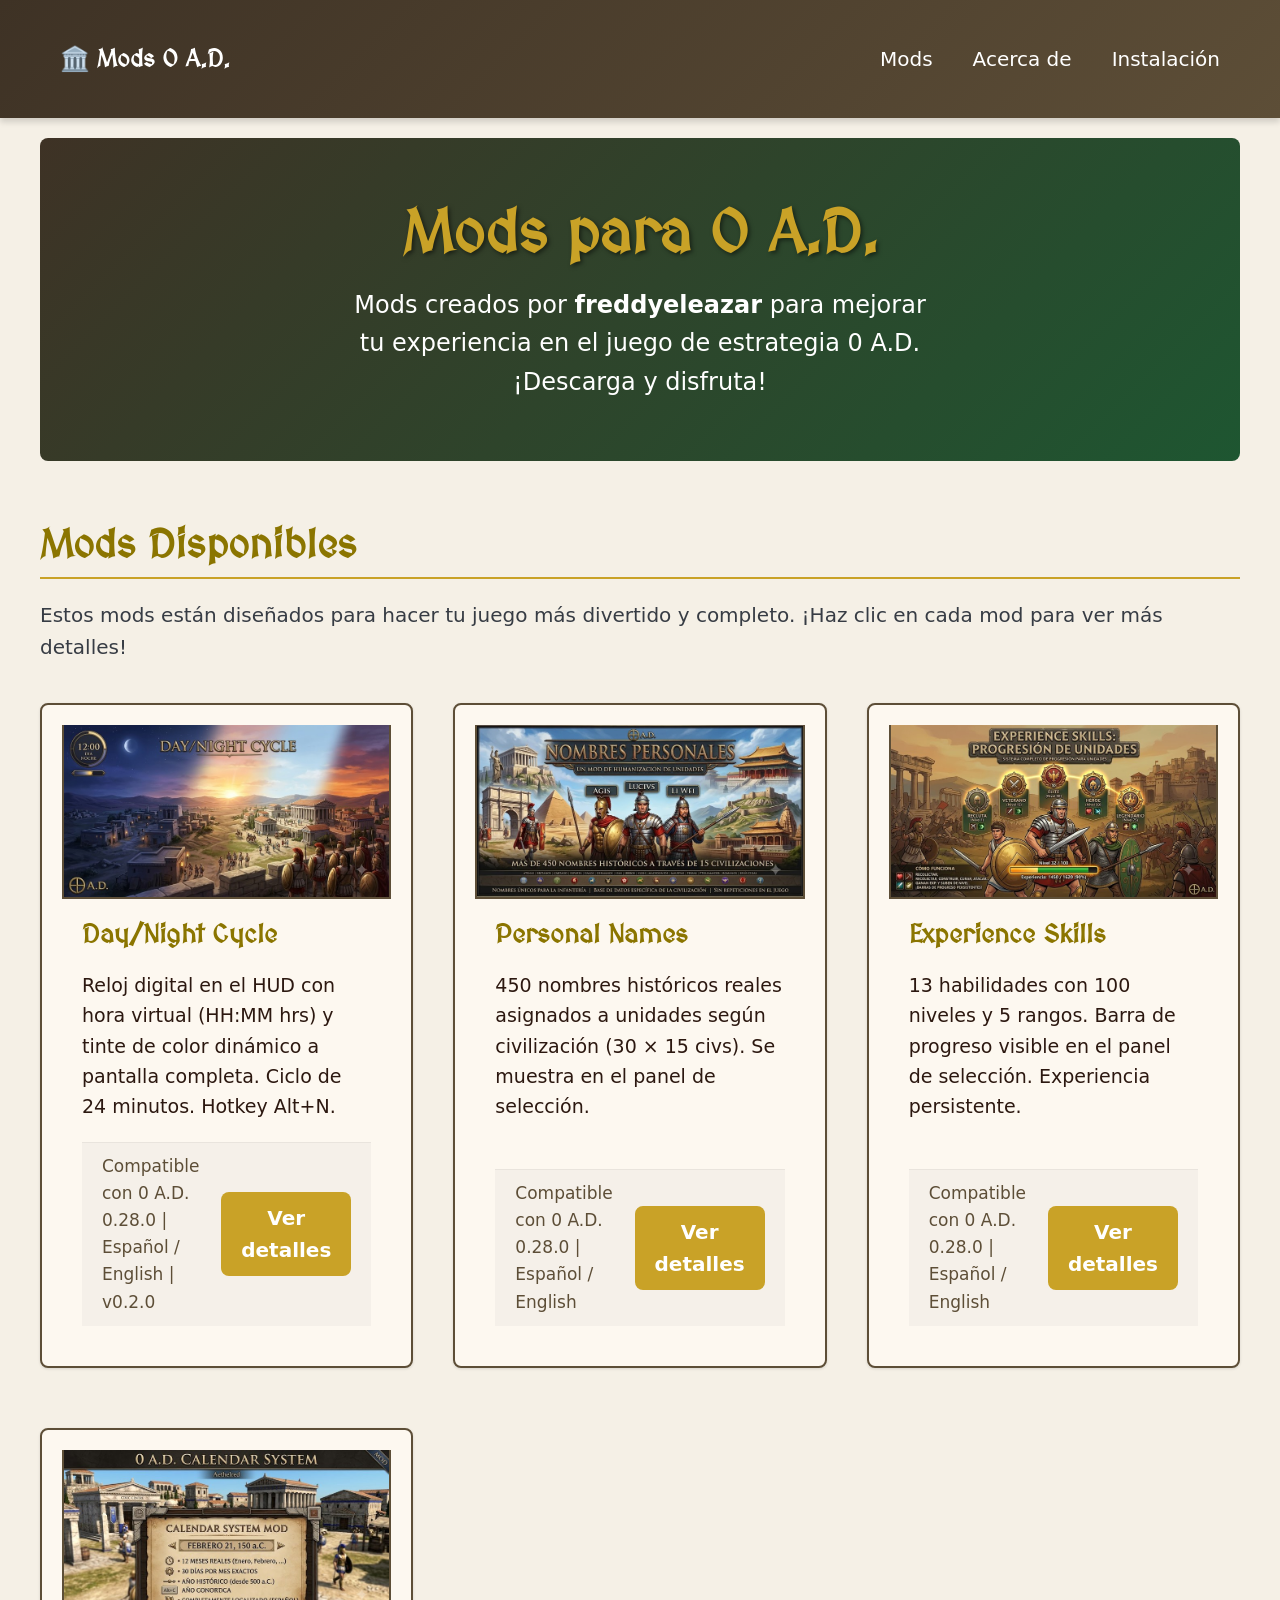
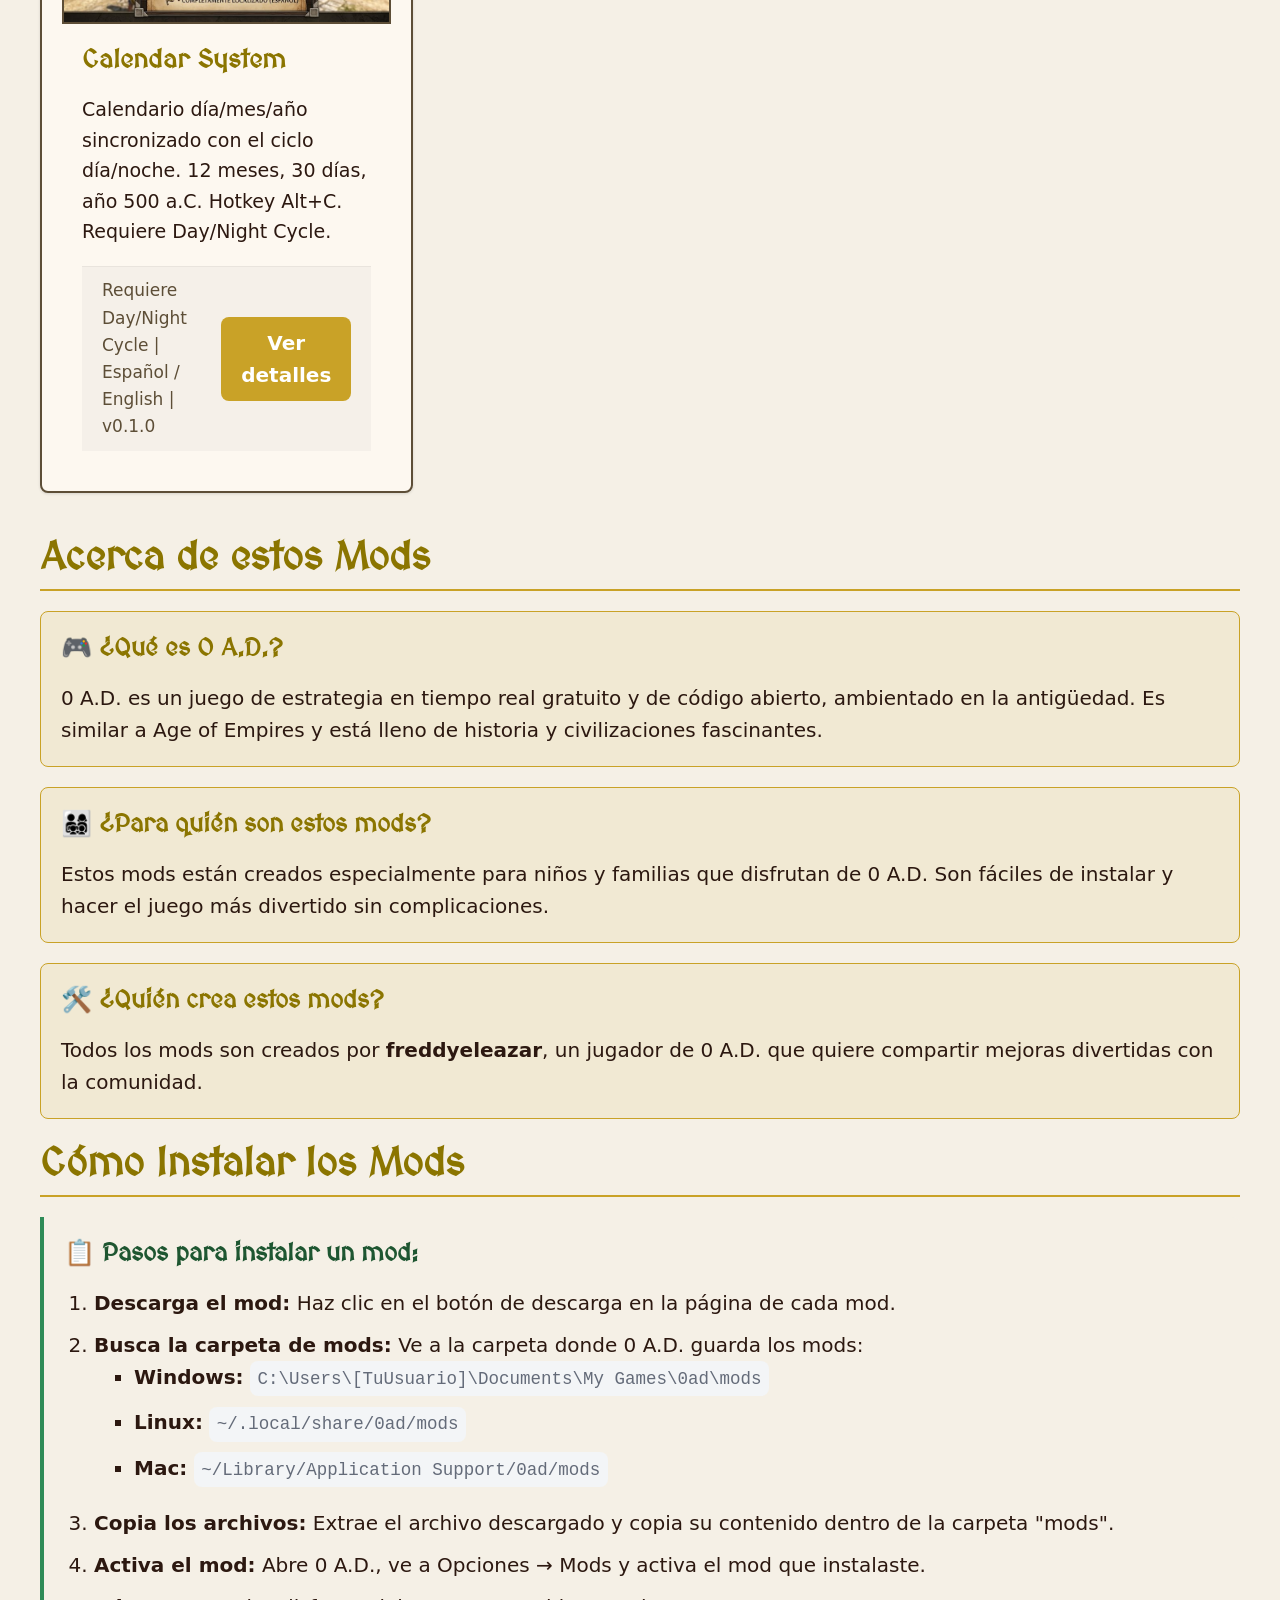
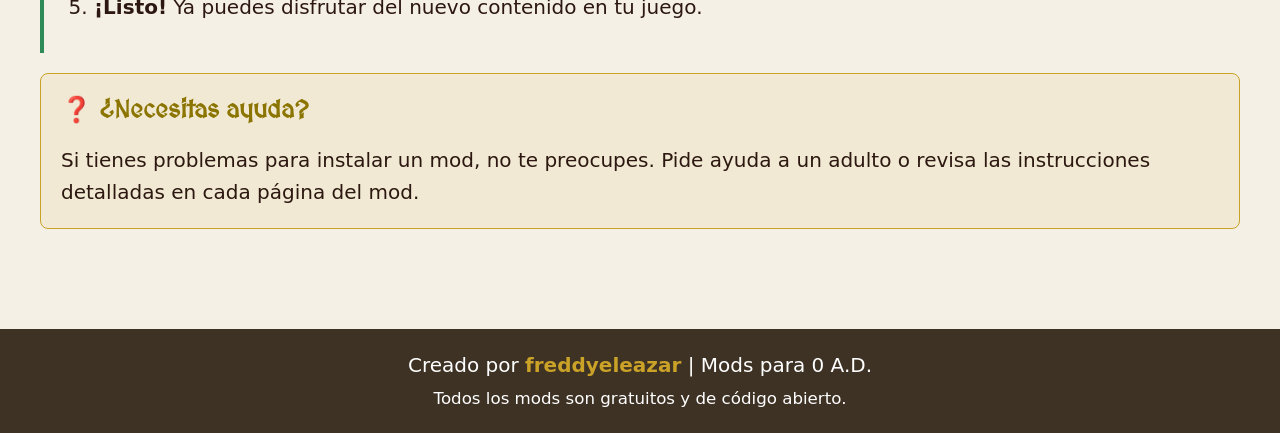
==== commit caf9af10: "asset: reemplazar SVG temporales por JPG definitivos para Calendar System" ====
--- a/index.html
+++ b/index.html
@@ -88,7 +88,7 @@
 
                 <!-- Mod 4: Calendar System -->
                 <article class="mod-card">
-                    <img src="assets/images/mod-covers/calendar_system-card.svg" alt="Calendar System - Mod de calendario para 0 A.D." loading="lazy">
+                    <img src="assets/images/mod-covers/calendar_system-card.jpg" alt="Calendar System - Mod de calendario para 0 A.D." loading="lazy">
                     <div class="mod-card-content">
                         <h3>Calendar System</h3>
                         <p>Calendario día/mes/año sincronizado con el ciclo día/noche. 12 meses, 30 días, año 500 a.C. Hotkey Alt+C. Requiere Day/Night Cycle.</p>
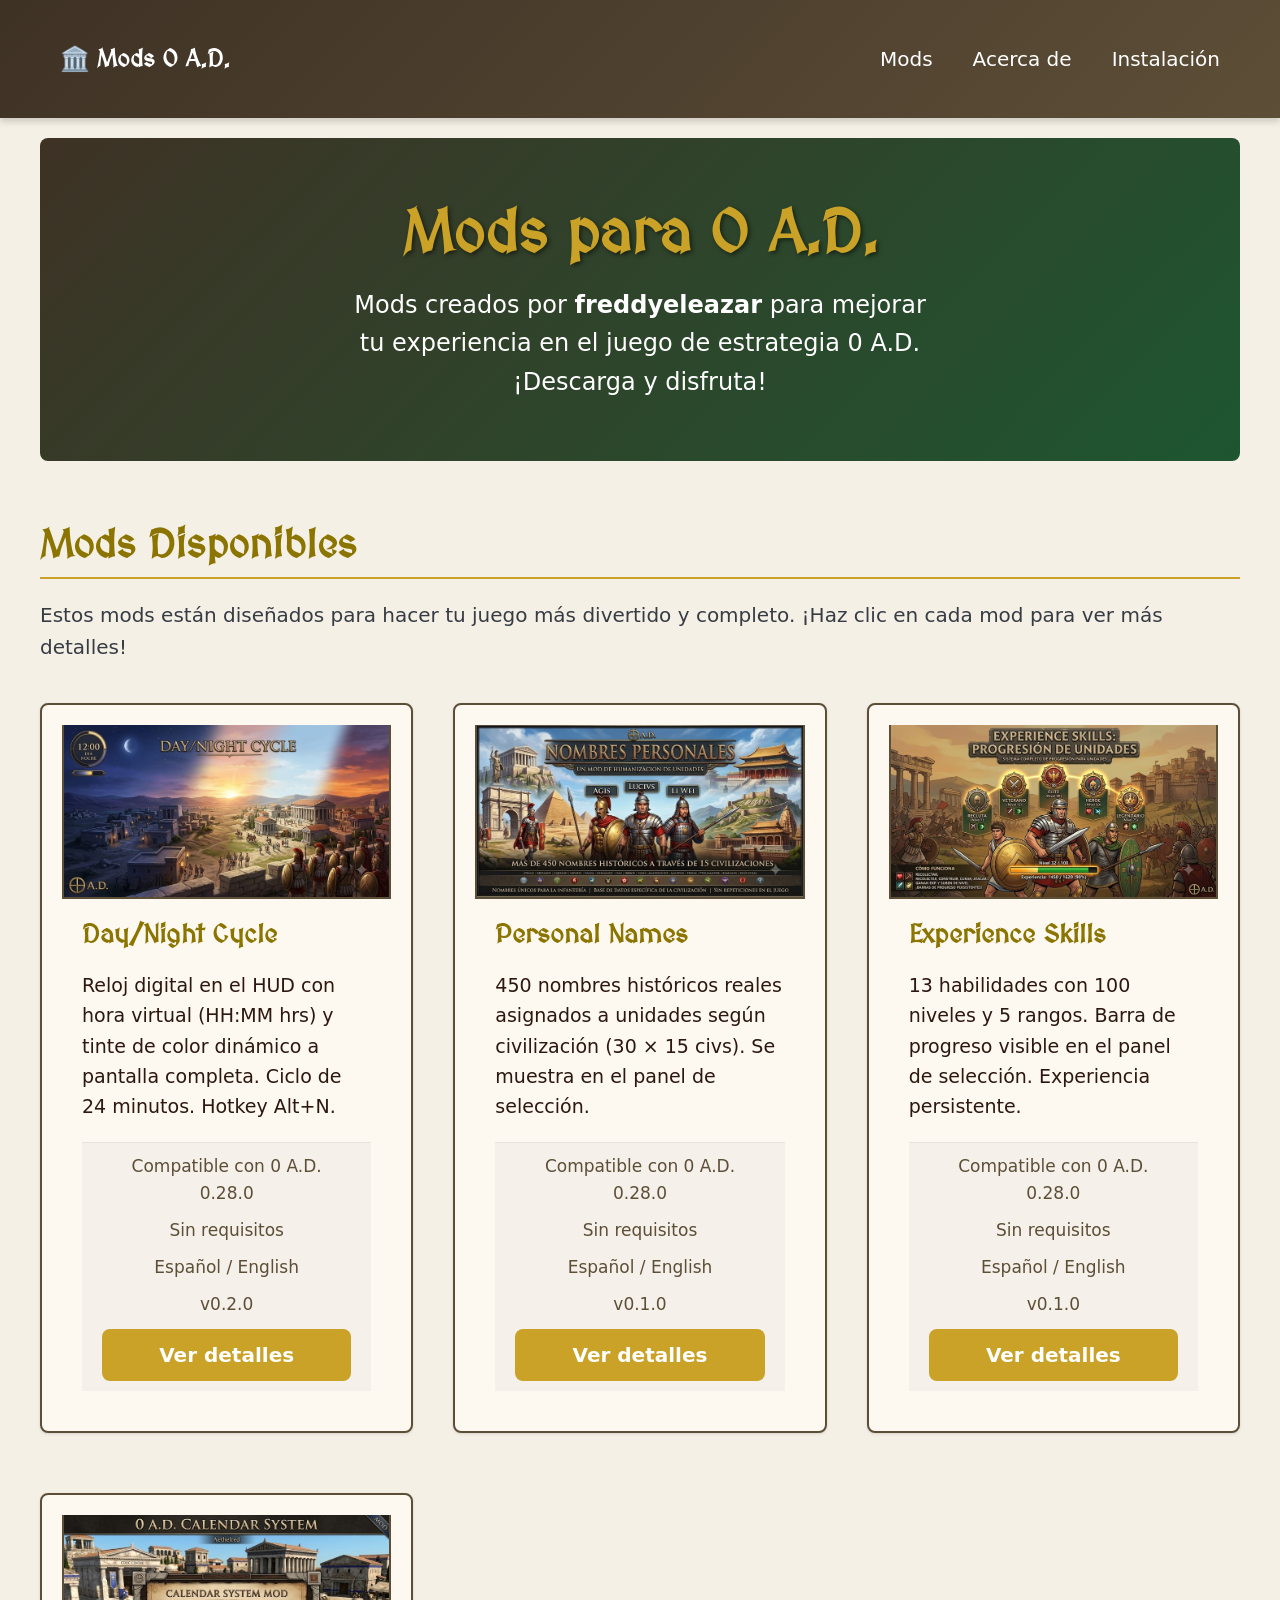
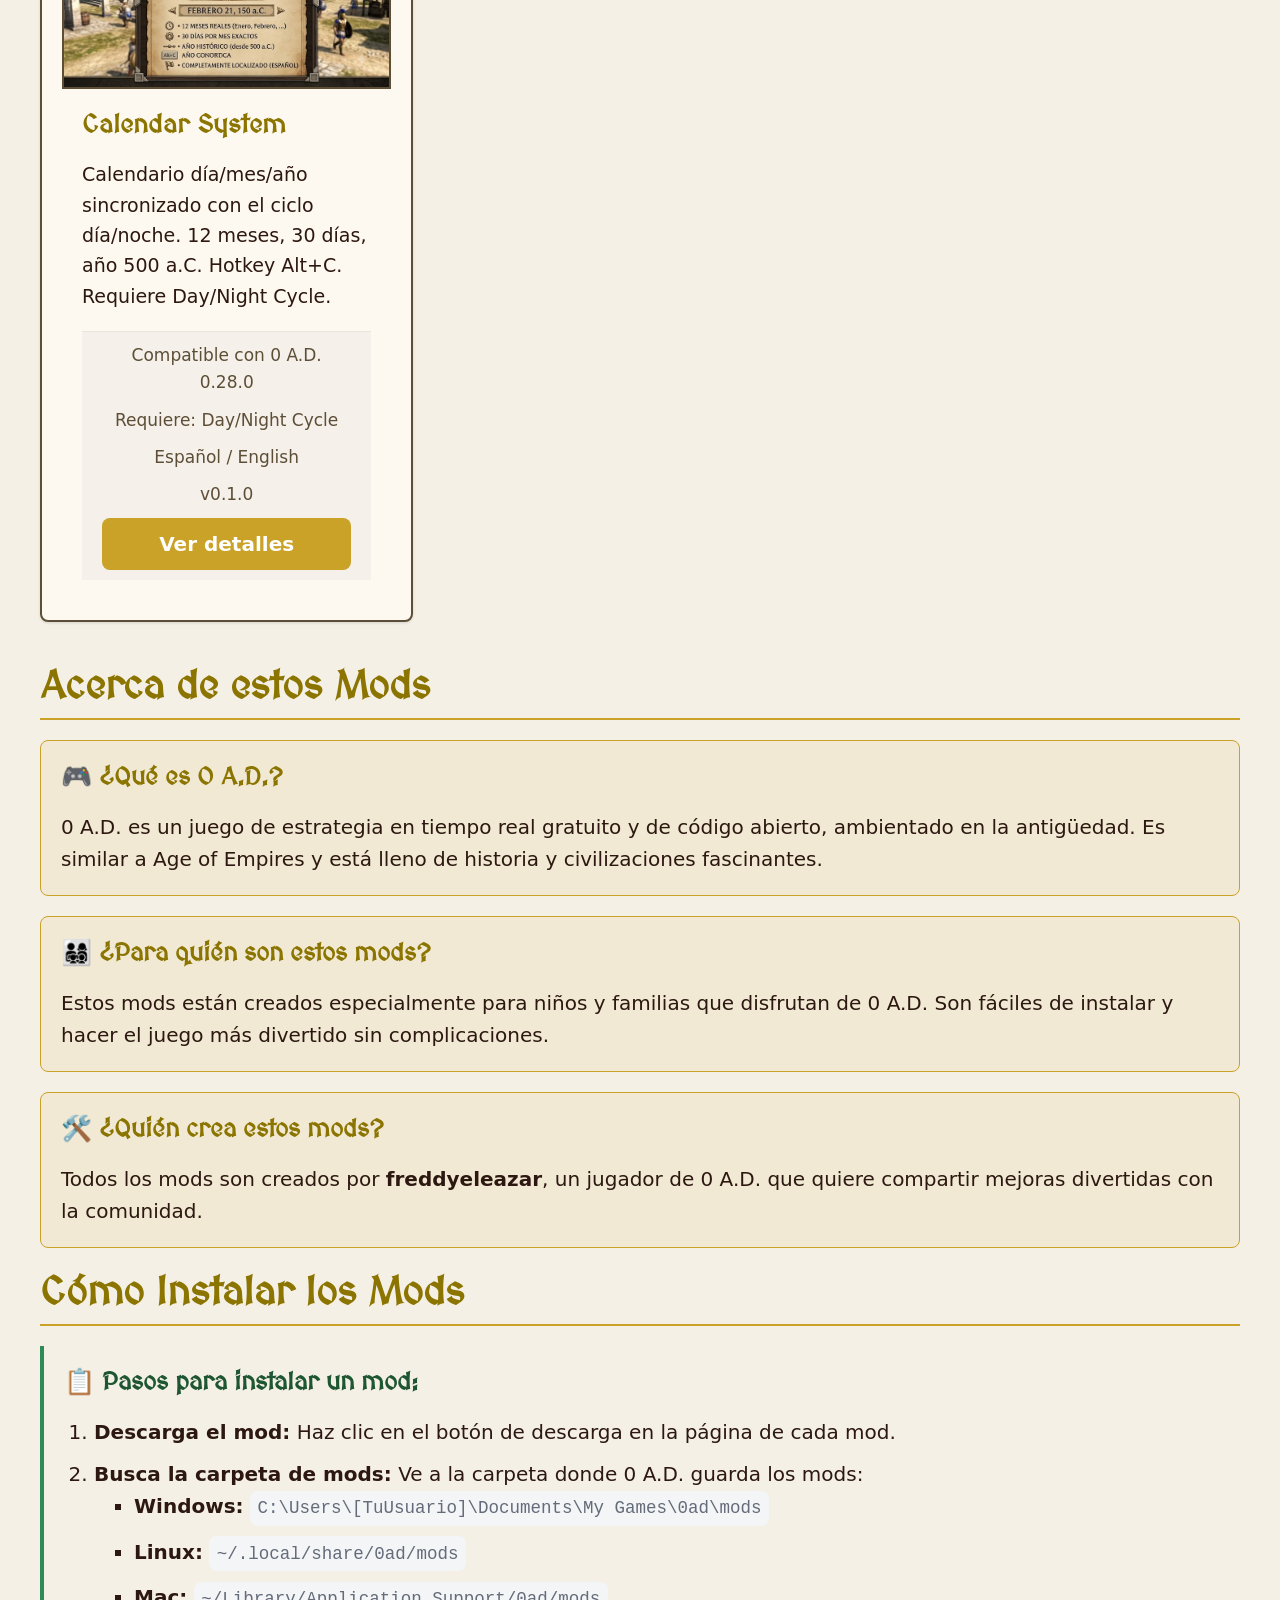
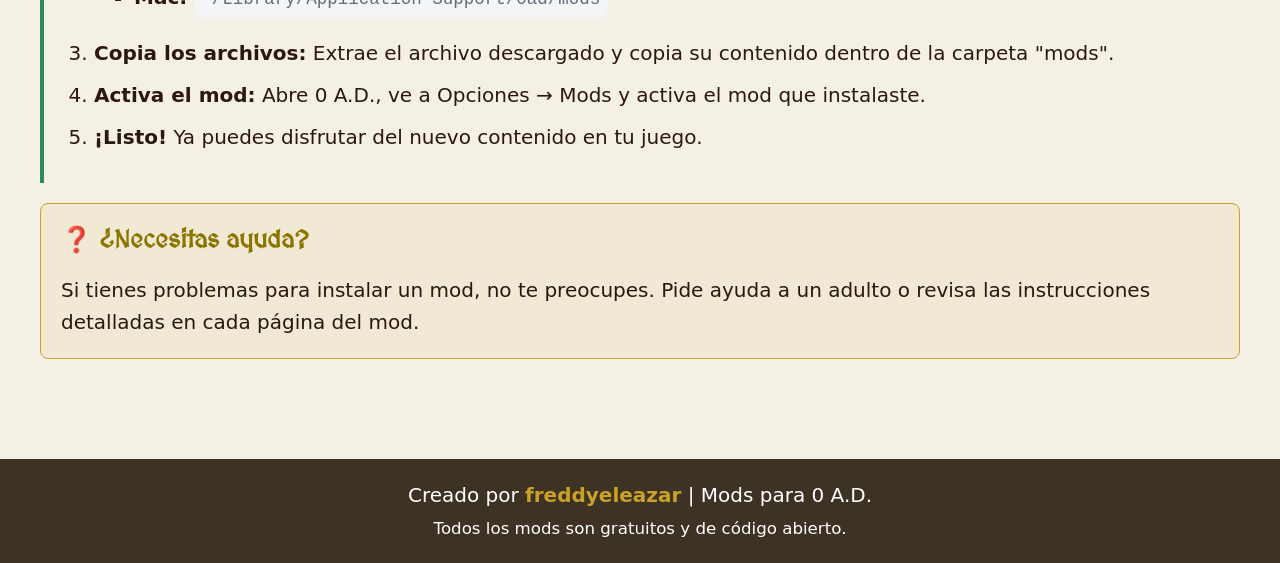
==== commit 790c406c: "style: uniformar footer de tarjetas con lineas separadas Cada tarjeta ahora muestra: - Compatible co" ====
--- a/index.html
+++ b/index.html
@@ -54,7 +54,10 @@
                         <h3>Day/Night Cycle</h3>
                         <p>Reloj digital en el HUD con hora virtual (HH:MM hrs) y tinte de color dinámico a pantalla completa. Ciclo de 24 minutos. Hotkey Alt+N.</p>
                         <div class="mod-card-footer">
-                            <small>Compatible con 0 A.D. 0.28.0 | Español / English | v0.2.0</small>
+                            <small>Compatible con 0 A.D. 0.28.0</small>
+                            <small>Sin requisitos</small>
+                            <small>Español / English</small>
+                            <small>v0.2.0</small>
                             <a href="mods/daynight_cycle/" class="button">Ver detalles</a>
                         </div>
                     </div>
@@ -67,7 +70,10 @@
                         <h3>Personal Names</h3>
                         <p>450 nombres históricos reales asignados a unidades según civilización (30 × 15 civs). Se muestra en el panel de selección.</p>
                         <div class="mod-card-footer">
-                            <small>Compatible con 0 A.D. 0.28.0 | Español / English</small>
+                            <small>Compatible con 0 A.D. 0.28.0</small>
+                            <small>Sin requisitos</small>
+                            <small>Español / English</small>
+                            <small>v0.1.0</small>
                             <a href="mods/personal_names/" class="button">Ver detalles</a>
                         </div>
                     </div>
@@ -80,7 +86,10 @@
                         <h3>Experience Skills</h3>
                         <p>13 habilidades con 100 niveles y 5 rangos. Barra de progreso visible en el panel de selección. Experiencia persistente.</p>
                         <div class="mod-card-footer">
-                            <small>Compatible con 0 A.D. 0.28.0 | Español / English</small>
+                            <small>Compatible con 0 A.D. 0.28.0</small>
+                            <small>Sin requisitos</small>
+                            <small>Español / English</small>
+                            <small>v0.1.0</small>
                             <a href="mods/skills_mod/" class="button">Ver detalles</a>
                         </div>
                     </div>
@@ -93,7 +102,10 @@
                         <h3>Calendar System</h3>
                         <p>Calendario día/mes/año sincronizado con el ciclo día/noche. 12 meses, 30 días, año 500 a.C. Hotkey Alt+C. Requiere Day/Night Cycle.</p>
                         <div class="mod-card-footer">
-                            <small>Requiere Day/Night Cycle | Español / English | v0.1.0</small>
+                            <small>Compatible con 0 A.D. 0.28.0</small>
+                            <small>Requiere: Day/Night Cycle</small>
+                            <small>Español / English</small>
+                            <small>v0.1.0</small>
                             <a href="mods/calendar_system/" class="button">Ver detalles</a>
                         </div>
                     </div>
--- a/css/styles.css
+++ b/css/styles.css
@@ -296,11 +296,16 @@
 
 .mod-card-footer {
   display: flex;
-  justify-content: space-between;
-  align-items: center;
+  flex-direction: column;
+  gap: var(--space-sm);
+  text-align: center;
   padding: var(--space-sm) var(--space-md);
   background: rgba(0, 0, 0, 0.03);
   border-top: 1px solid rgba(0, 0, 0, 0.05);
+}
+
+.mod-card-footer .button {
+  width: 100%;
 }
 
 .mod-card small {
@@ -550,7 +555,6 @@
   .mod-detail-image, .mod-detail-info { min-width: 100%; }
   .mod-detail-title-row { flex-direction: column; text-align: center; }
   .mods-grid { grid-template-columns: 1fr; }
-  .mod-card-footer { flex-direction: column; gap: var(--space-sm); text-align: center; }
 }
 
 /* ============================================
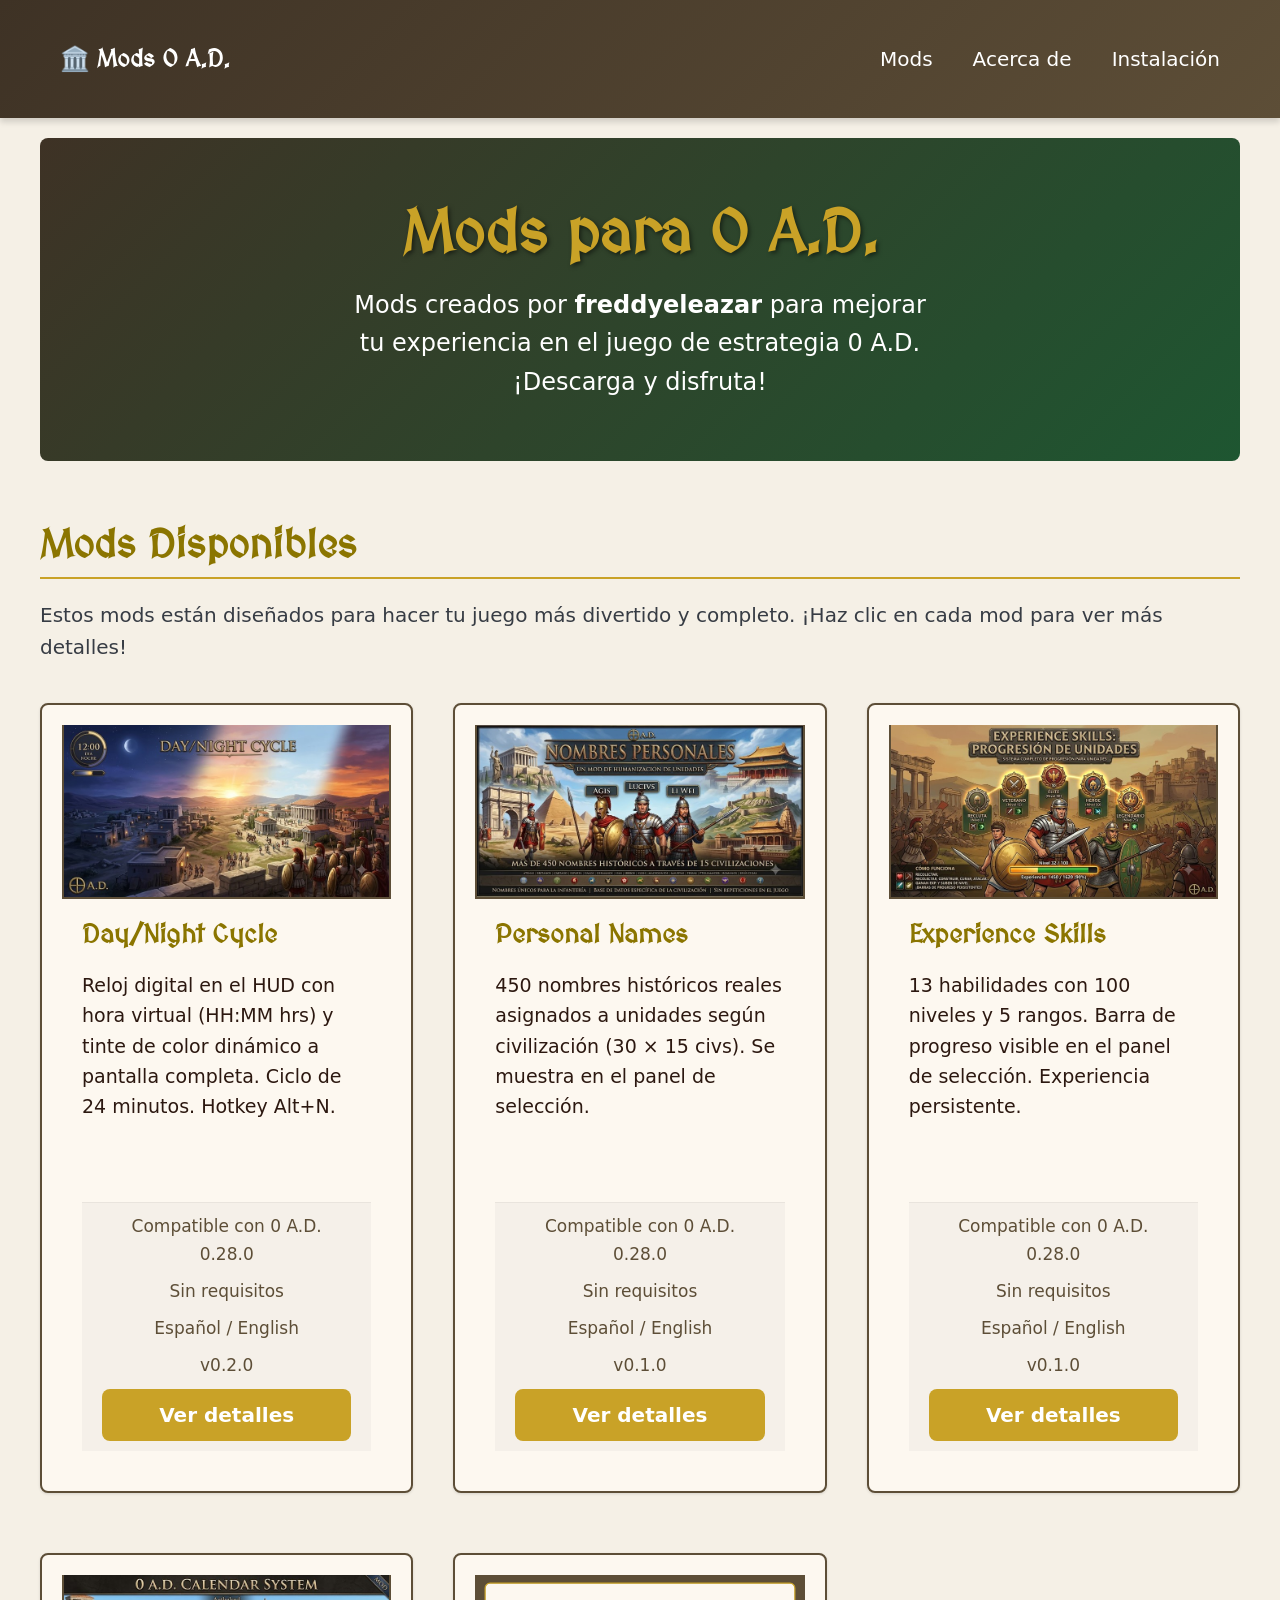
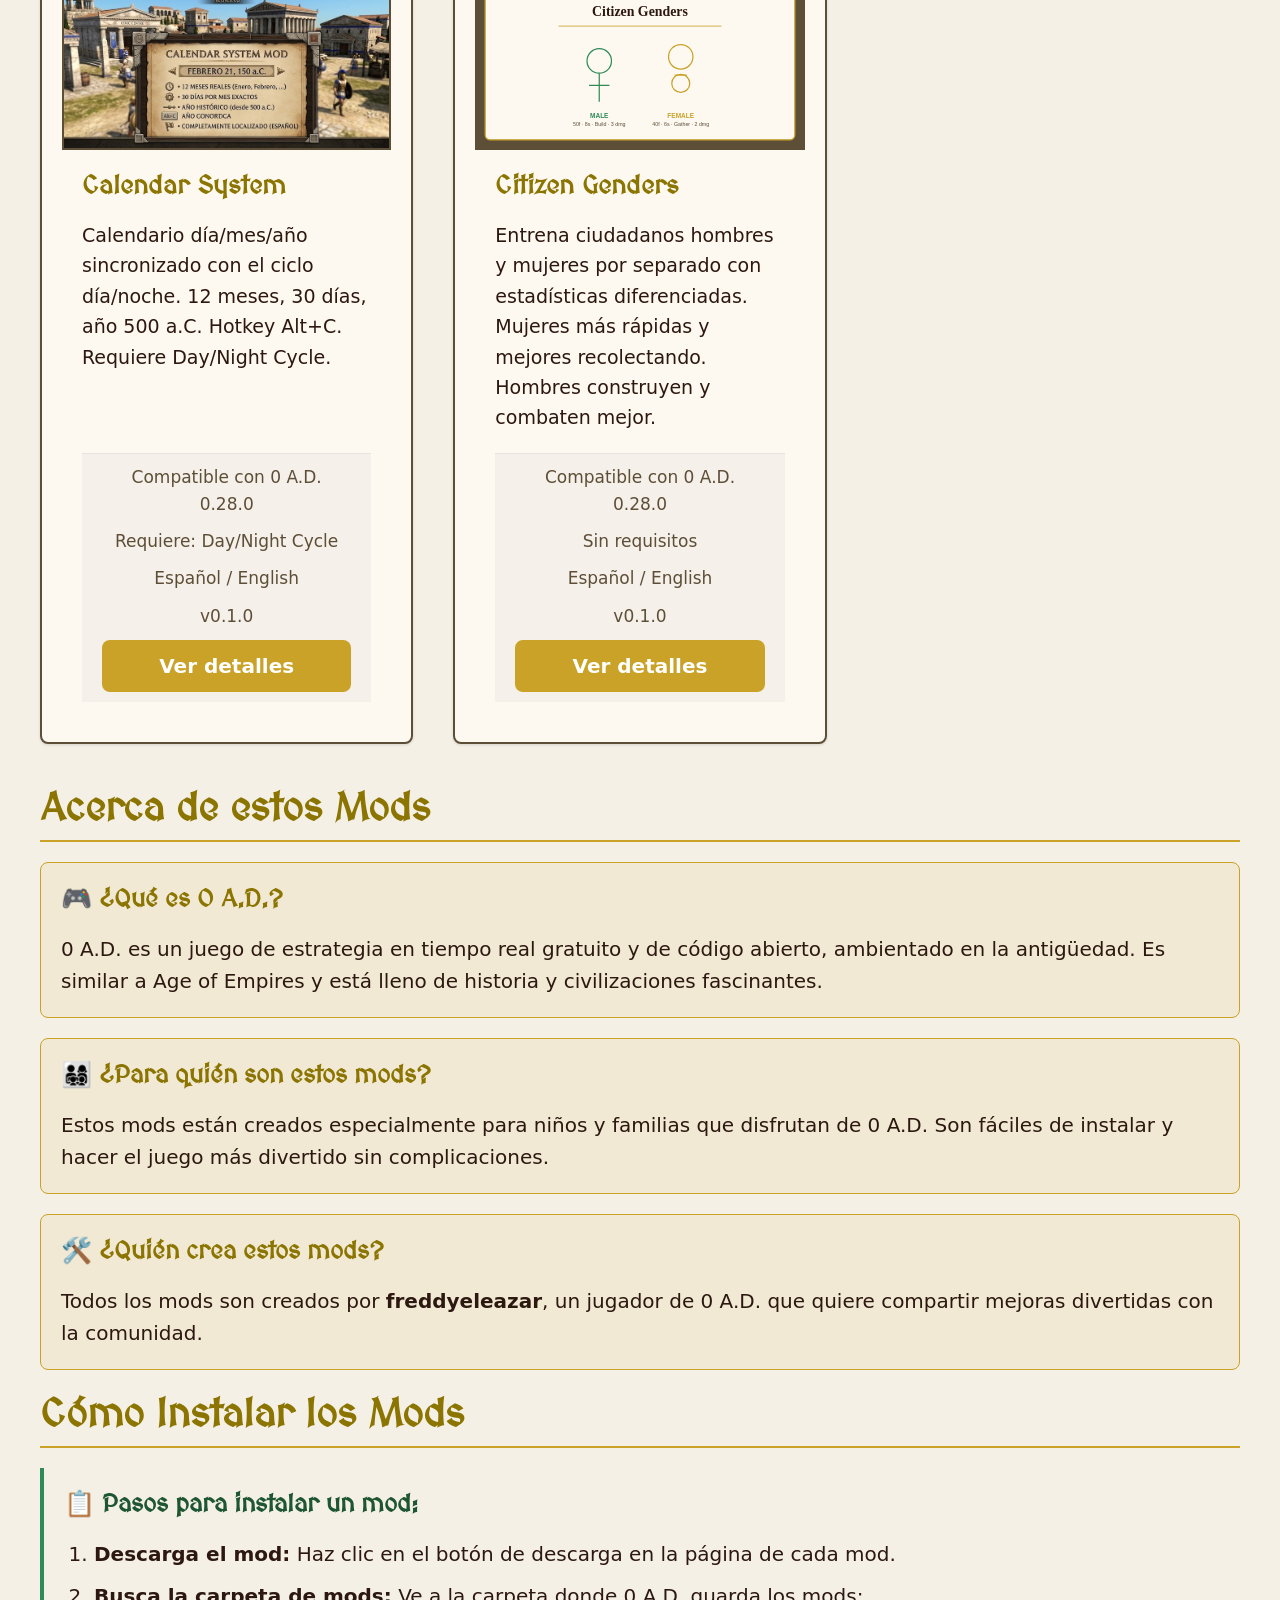
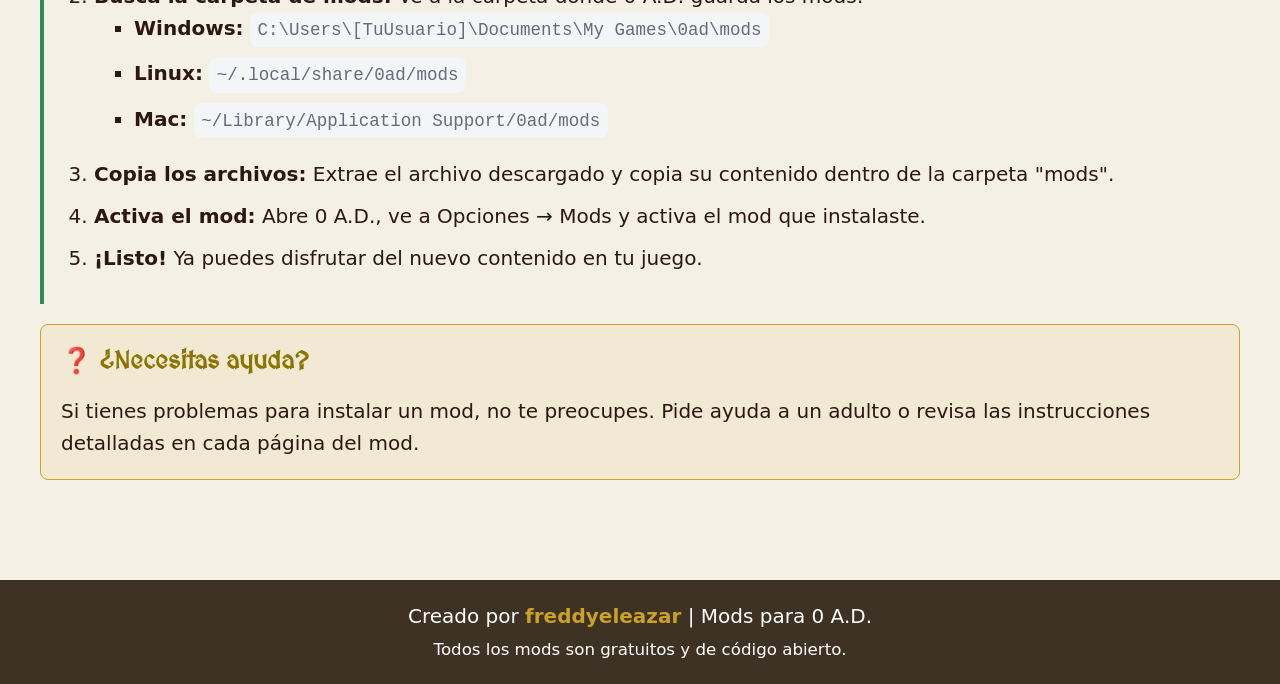
==== commit 662478a3: "feat: agregar Citizen Genders - ciudadanos hombre/mujer separados" ====
--- a/index.html
+++ b/index.html
@@ -107,6 +107,22 @@
                             <small>Español / English</small>
                             <small>v0.1.0</small>
                             <a href="mods/calendar_system/" class="button">Ver detalles</a>
+                        </div>
+                    </div>
+                </article>
+
+                <!-- Mod 5: Citizen Genders -->
+                <article class="mod-card">
+                    <img src="assets/images/mod-covers/citizen_genders-card.svg" alt="Citizen Genders - Mod de ciudadanos por género para 0 A.D." loading="lazy">
+                    <div class="mod-card-content">
+                        <h3>Citizen Genders</h3>
+                        <p>Entrena ciudadanos hombres y mujeres por separado con estadísticas diferenciadas. Mujeres más rápidas y mejores recolectando. Hombres construyen y combaten mejor.</p>
+                        <div class="mod-card-footer">
+                            <small>Compatible con 0 A.D. 0.28.0</small>
+                            <small>Sin requisitos</small>
+                            <small>Español / English</small>
+                            <small>v0.1.0</small>
+                            <a href="mods/citizen_genders/" class="button">Ver detalles</a>
                         </div>
                     </div>
                 </article>
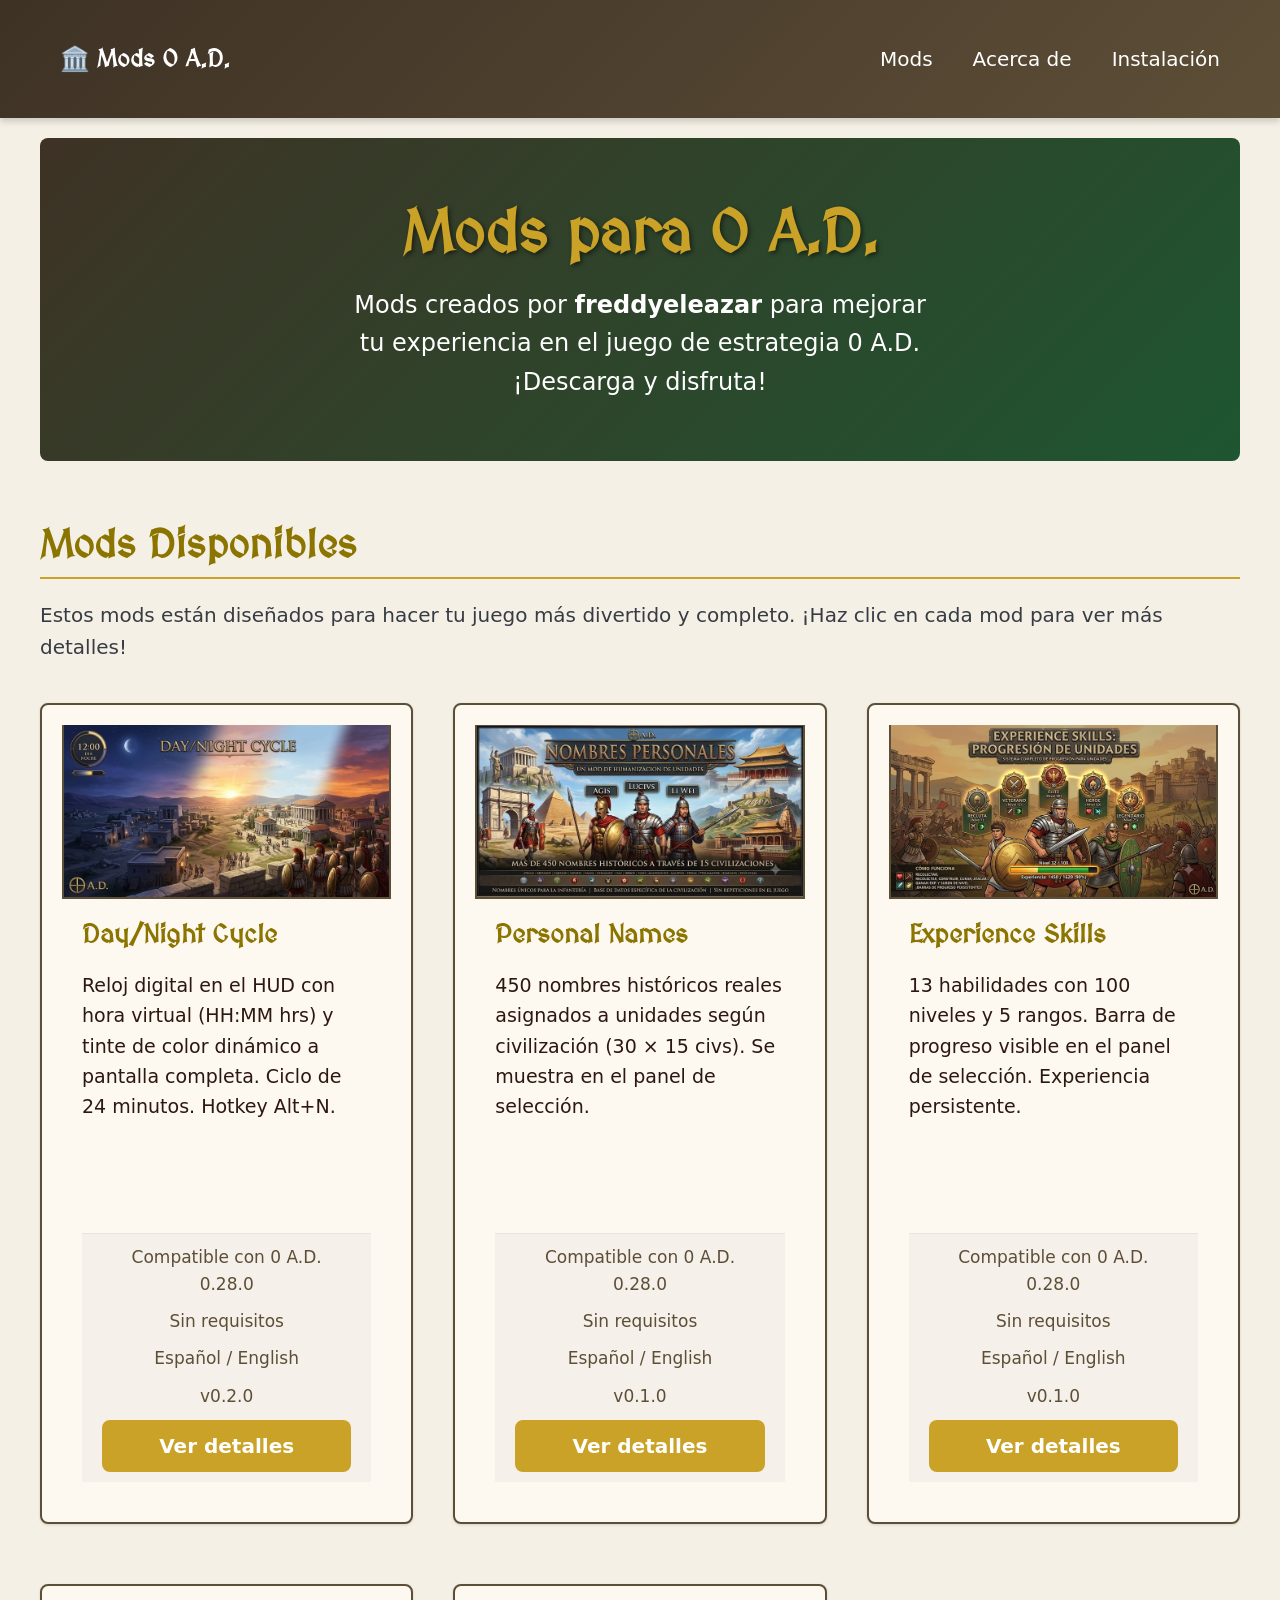
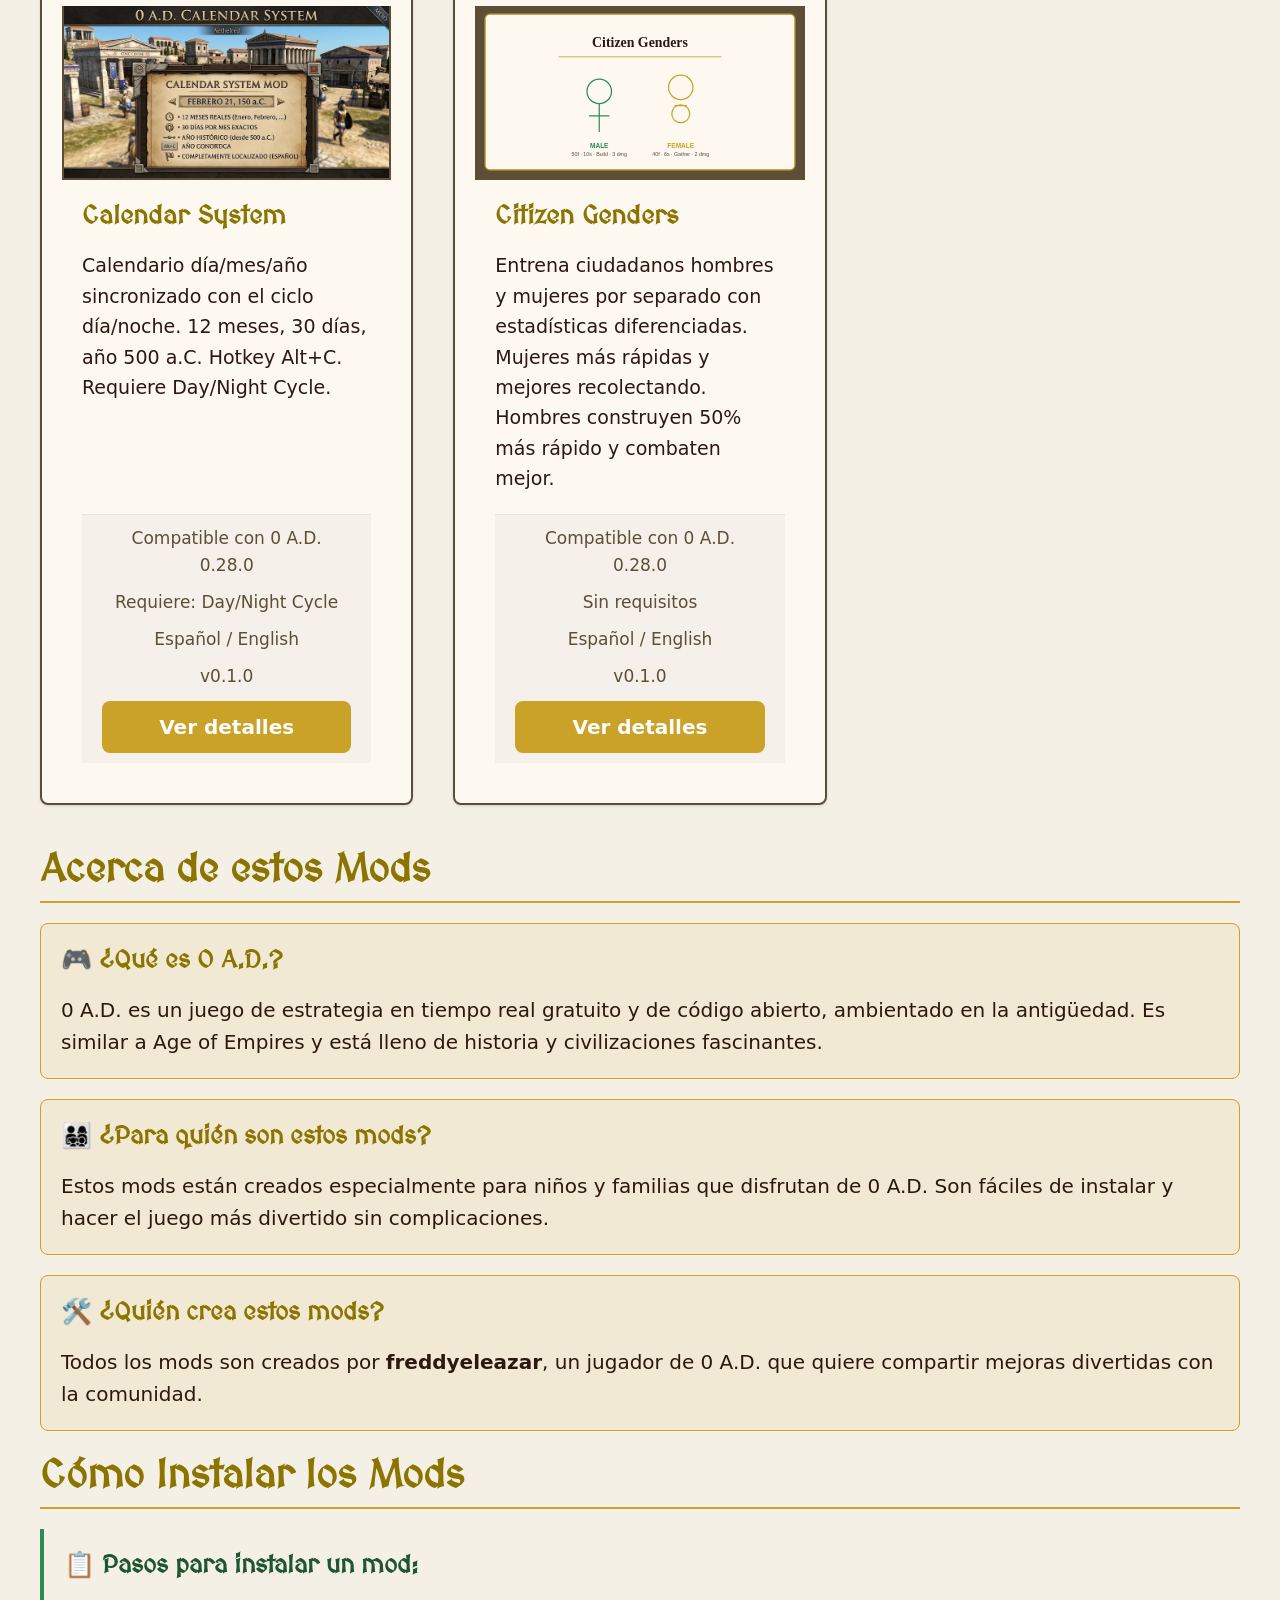
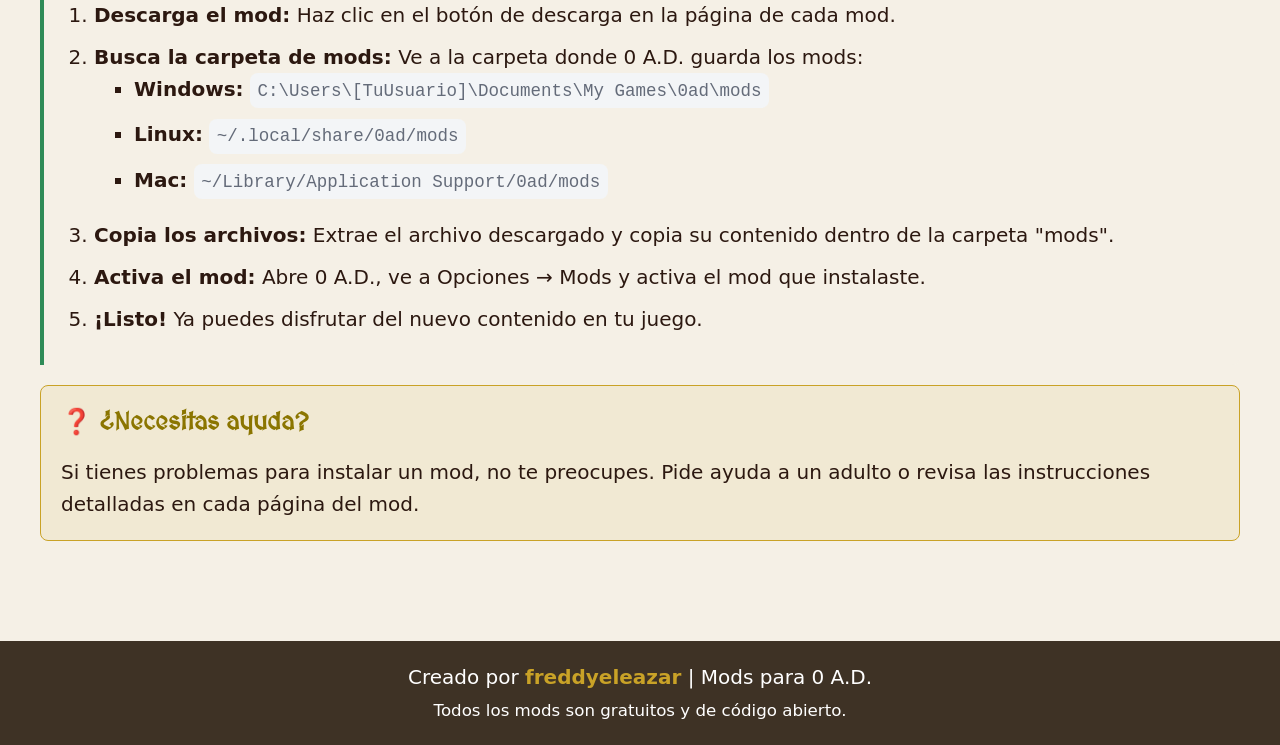
==== commit 031fcdd0: "fix: mujeres SI construyen (Rate 1.0), hombres Rate 1.5 @ 10s - Corregida descripcion: las mujeres h" ====
--- a/index.html
+++ b/index.html
@@ -116,7 +116,7 @@
                     <img src="assets/images/mod-covers/citizen_genders-card.svg" alt="Citizen Genders - Mod de ciudadanos por género para 0 A.D." loading="lazy">
                     <div class="mod-card-content">
                         <h3>Citizen Genders</h3>
-                        <p>Entrena ciudadanos hombres y mujeres por separado con estadísticas diferenciadas. Mujeres más rápidas y mejores recolectando. Hombres construyen y combaten mejor.</p>
+                        <p>Entrena ciudadanos hombres y mujeres por separado con estadísticas diferenciadas. Mujeres más rápidas y mejores recolectando. Hombres construyen 50% más rápido y combaten mejor.</p>
                         <div class="mod-card-footer">
                             <small>Compatible con 0 A.D. 0.28.0</small>
                             <small>Sin requisitos</small>
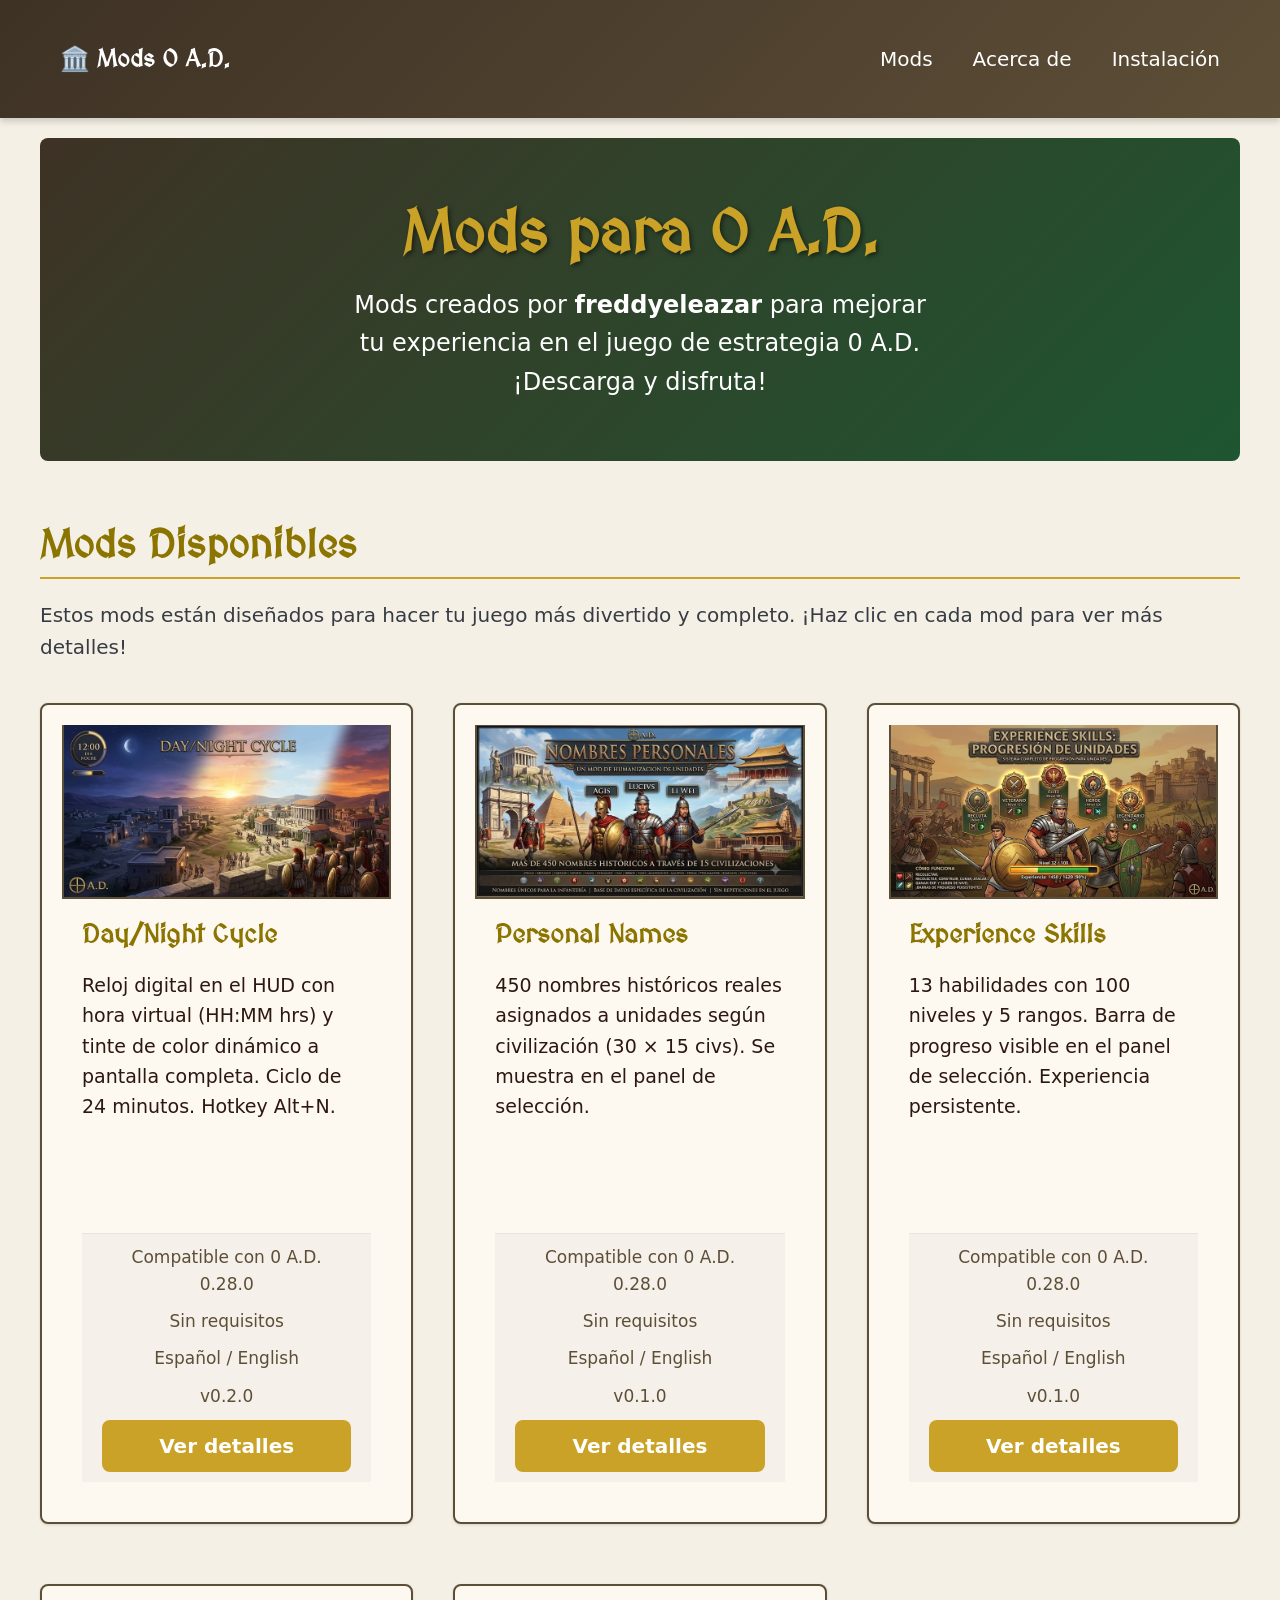
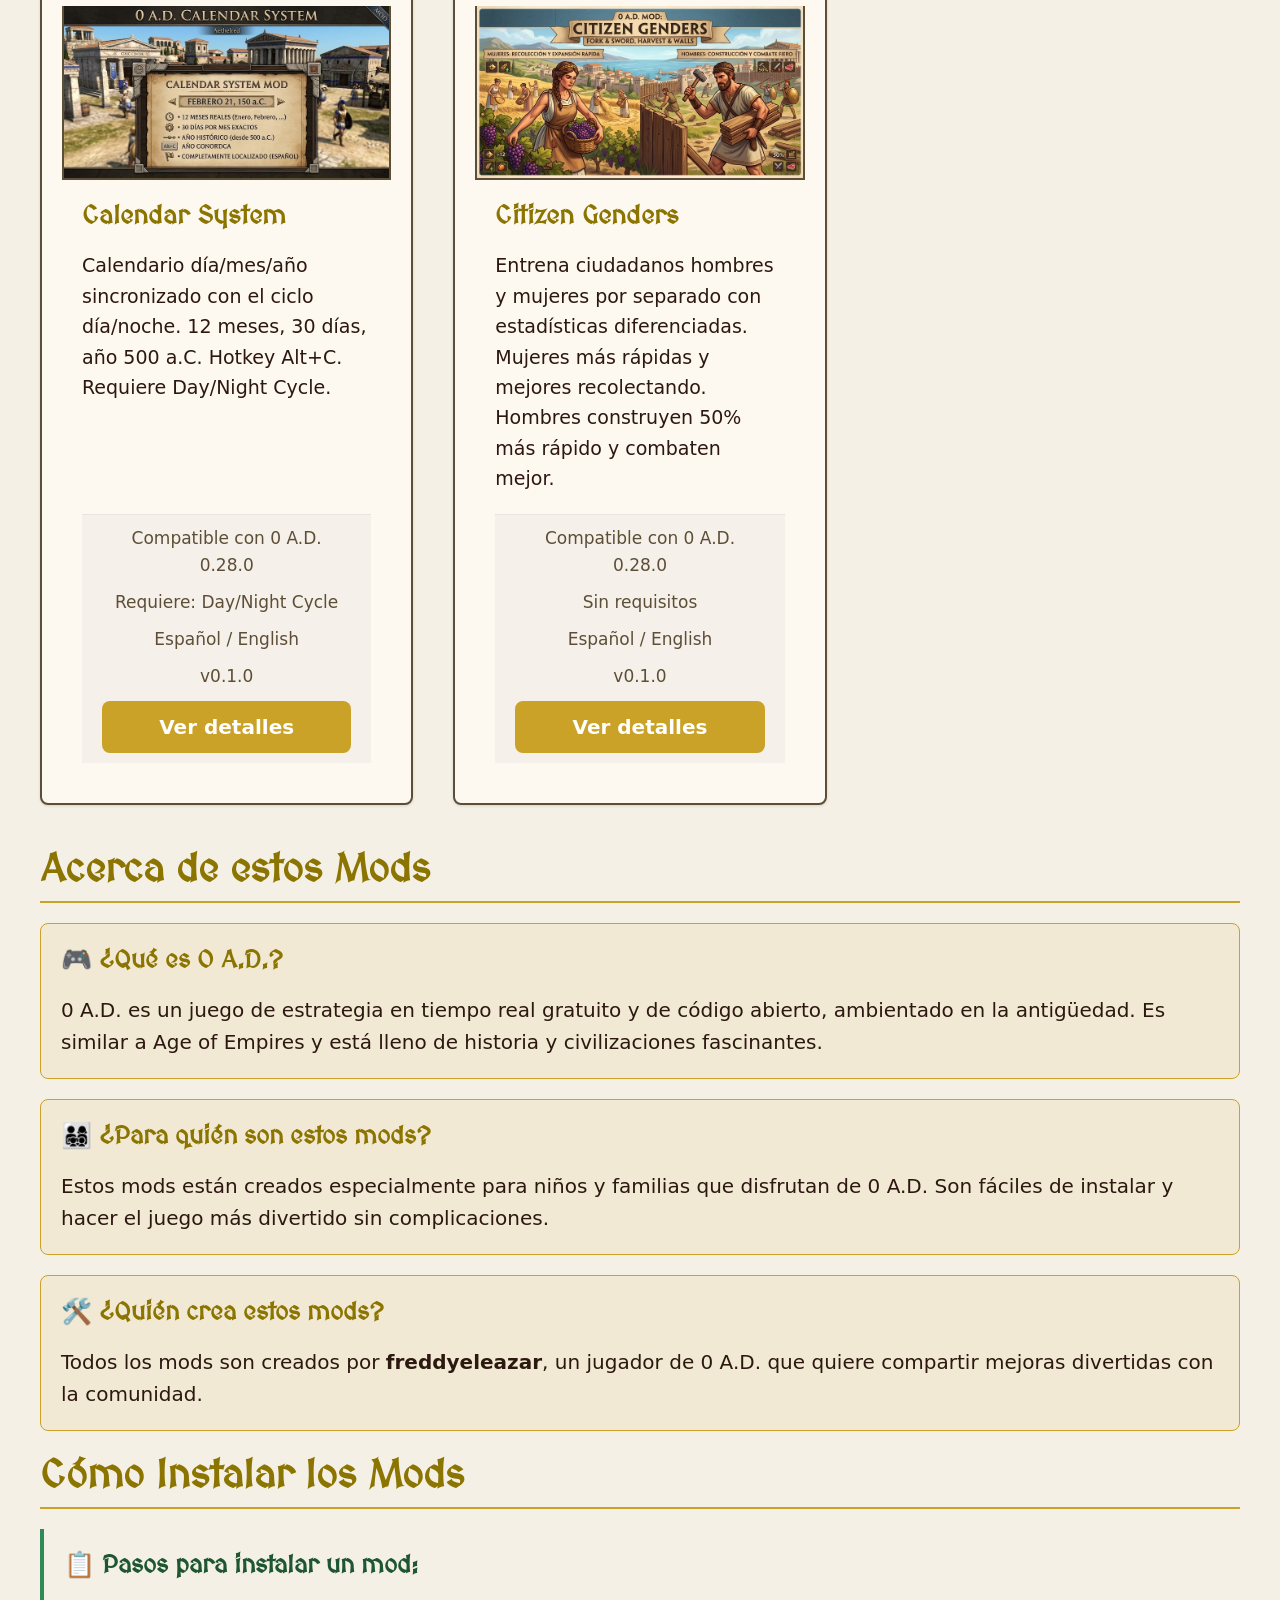
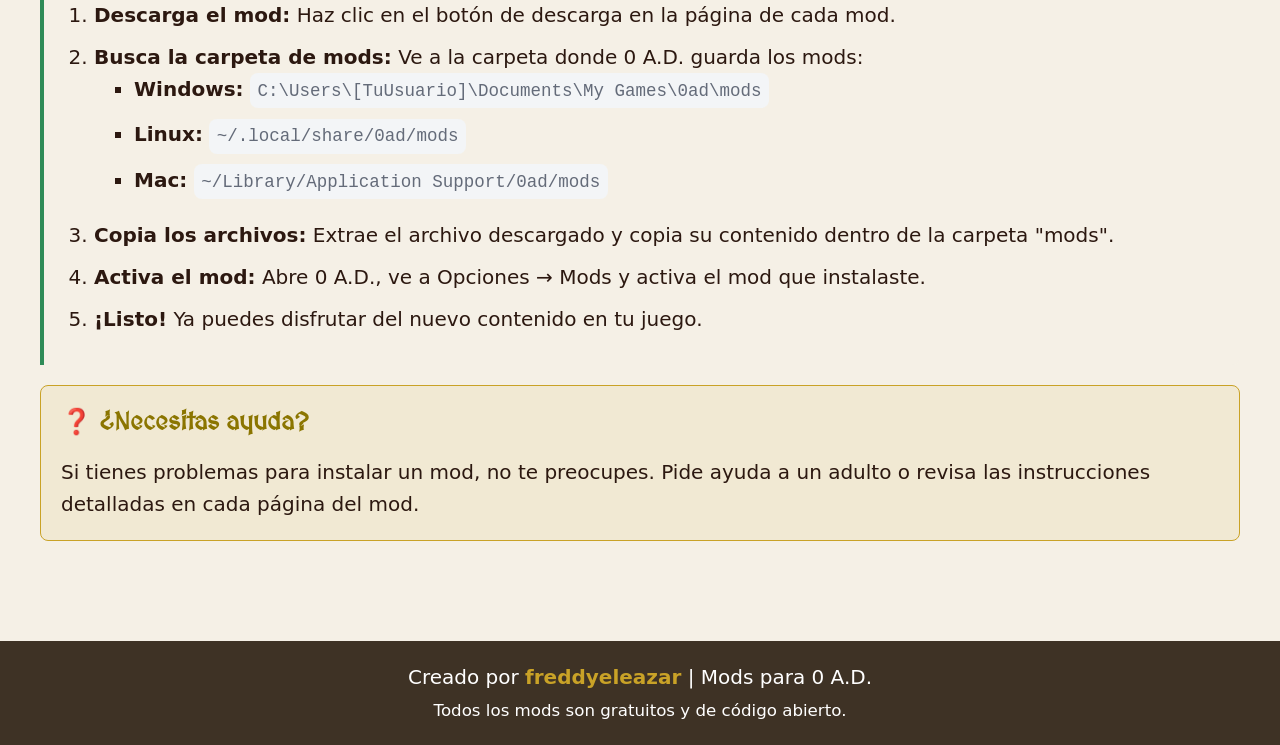
==== commit 2a18f552: "asset: reemplazar SVGs temporales por JPGs definitivos para Citizen Genders" ====
--- a/index.html
+++ b/index.html
@@ -113,7 +113,7 @@
 
                 <!-- Mod 5: Citizen Genders -->
                 <article class="mod-card">
-                    <img src="assets/images/mod-covers/citizen_genders-card.svg" alt="Citizen Genders - Mod de ciudadanos por género para 0 A.D." loading="lazy">
+                    <img src="assets/images/mod-covers/citizen_genders-card.jpg" alt="Citizen Genders - Mod de ciudadanos por género para 0 A.D." loading="lazy">
                     <div class="mod-card-content">
                         <h3>Citizen Genders</h3>
                         <p>Entrena ciudadanos hombres y mujeres por separado con estadísticas diferenciadas. Mujeres más rápidas y mejores recolectando. Hombres construyen 50% más rápido y combaten mejor.</p>
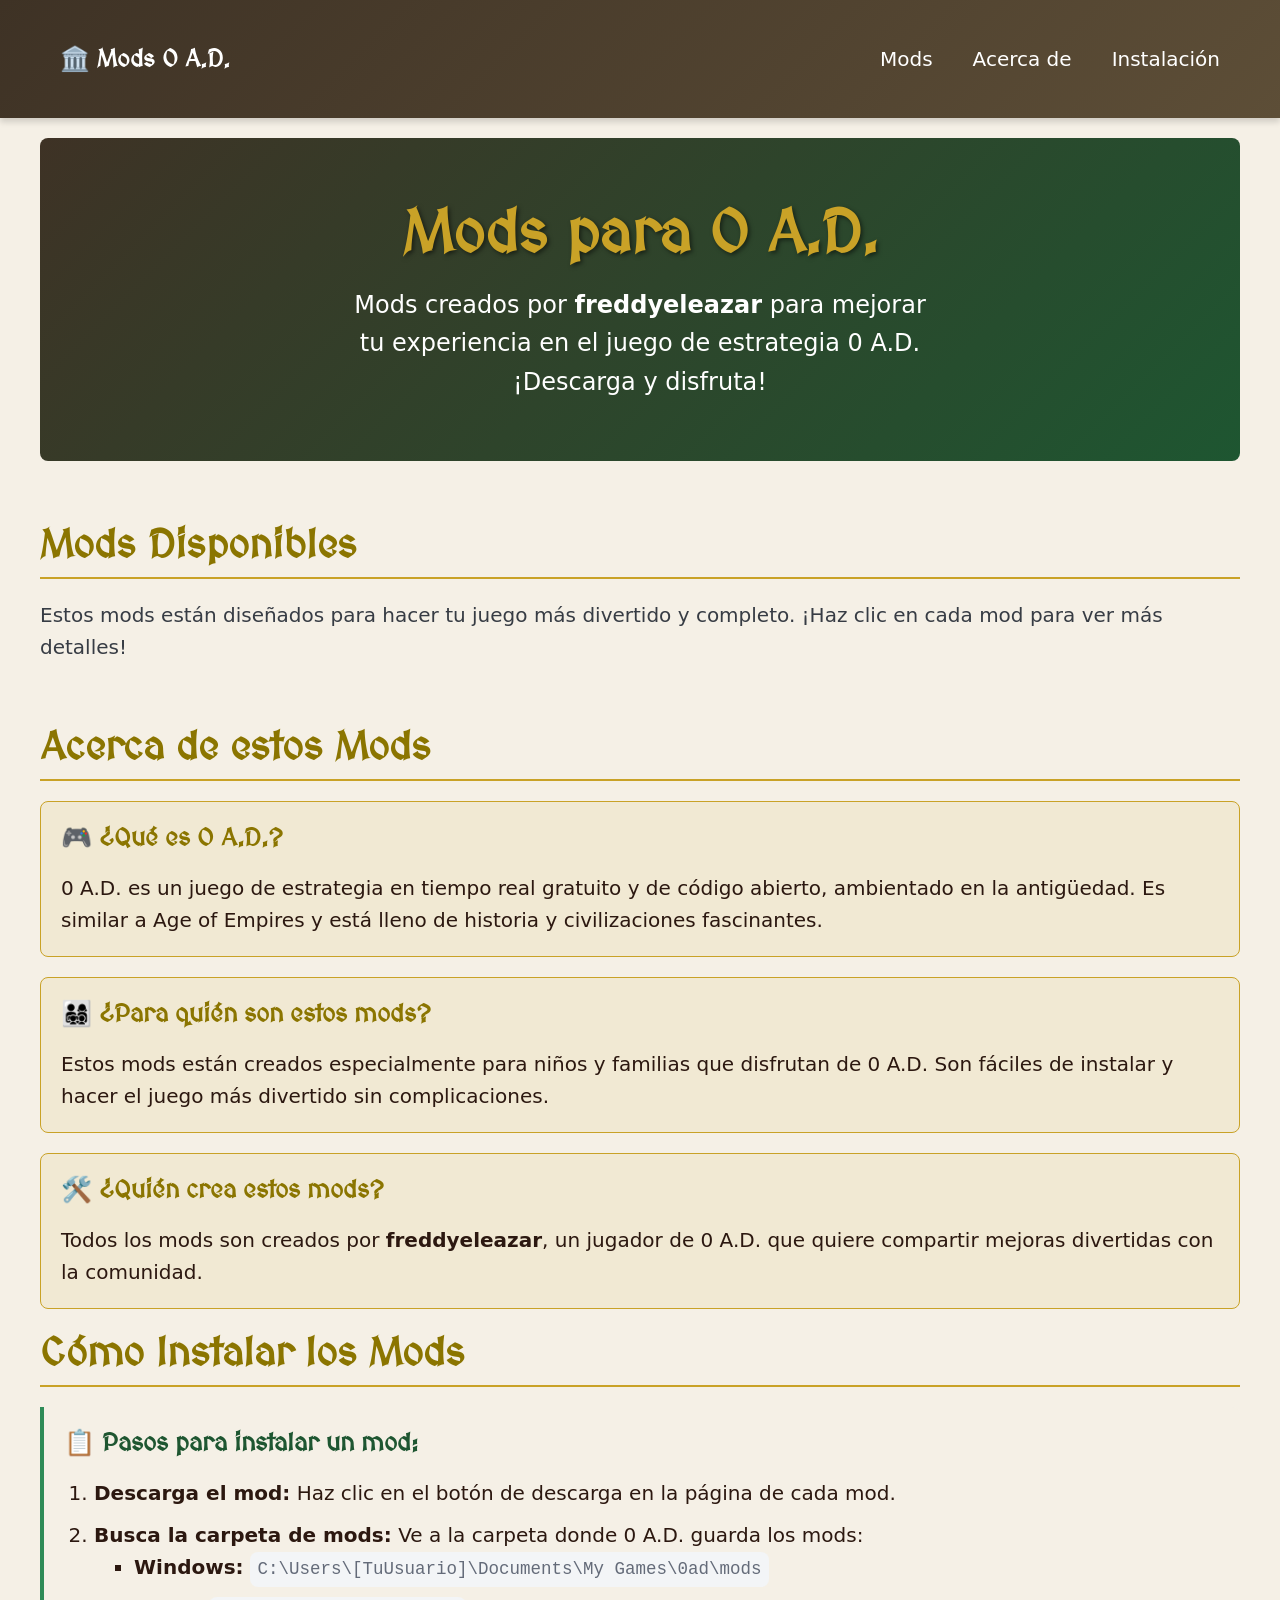
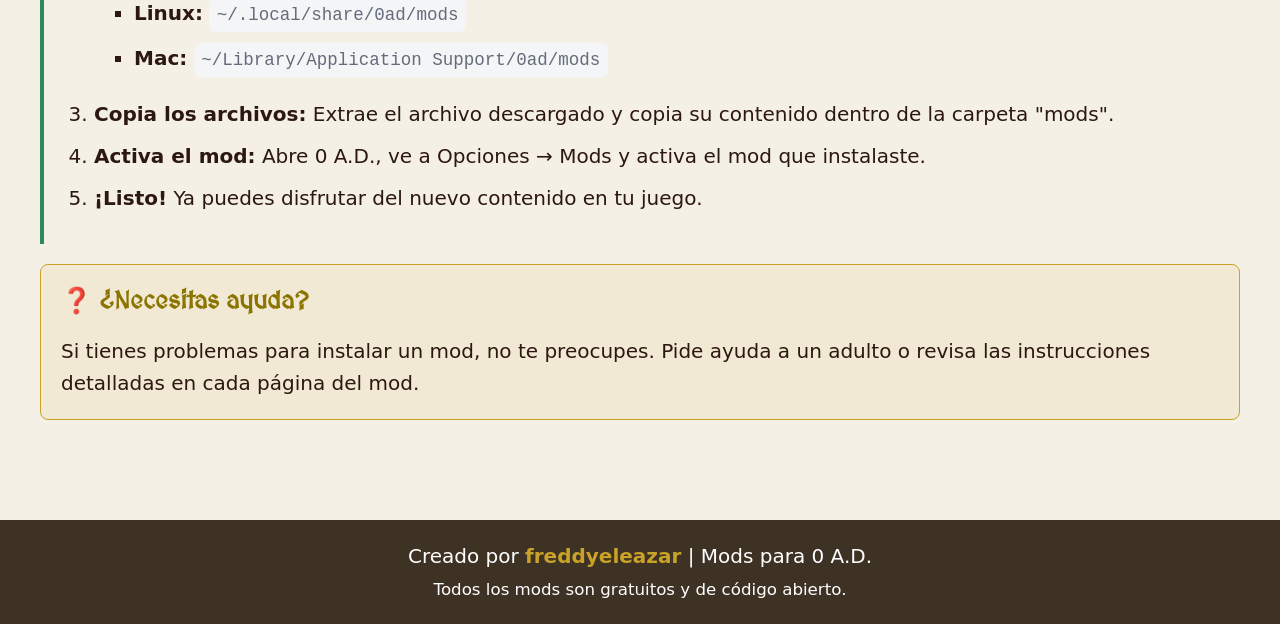
==== commit e9d6362b: "refactor: centralizar datos de mods en JSON + JS dinamico - Creado assets/data/mods.json con datos d" ====
--- a/index.html
+++ b/index.html
@@ -46,87 +46,7 @@
             <h2>Mods Disponibles</h2>
             <p>Estos mods están diseñados para hacer tu juego más divertido y completo. ¡Haz clic en cada mod para ver más detalles!</p>
             
-            <div class="mods-grid">
-                <!-- Mod 1: Day/Night Cycle -->
-                <article class="mod-card">
-                    <img src="assets/images/mod-covers/daynight_cycle-card.jpg" alt="Day/Night Cycle - Mod de ciclo día y noche para 0 A.D." loading="lazy">
-                    <div class="mod-card-content">
-                        <h3>Day/Night Cycle</h3>
-                        <p>Reloj digital en el HUD con hora virtual (HH:MM hrs) y tinte de color dinámico a pantalla completa. Ciclo de 24 minutos. Hotkey Alt+N.</p>
-                        <div class="mod-card-footer">
-                            <small>Compatible con 0 A.D. 0.28.0</small>
-                            <small>Sin requisitos</small>
-                            <small>Español / English</small>
-                            <small>v0.2.0</small>
-                            <a href="mods/daynight_cycle/" class="button">Ver detalles</a>
-                        </div>
-                    </div>
-                </article>
-
-                <!-- Mod 2: Personal Names -->
-                <article class="mod-card">
-                    <img src="assets/images/mod-covers/personal_names-card.jpg" alt="Personal Names - Mod de nombres personales para 0 A.D." loading="lazy">
-                    <div class="mod-card-content">
-                        <h3>Personal Names</h3>
-                        <p>450 nombres históricos reales asignados a unidades según civilización (30 × 15 civs). Se muestra en el panel de selección.</p>
-                        <div class="mod-card-footer">
-                            <small>Compatible con 0 A.D. 0.28.0</small>
-                            <small>Sin requisitos</small>
-                            <small>Español / English</small>
-                            <small>v0.1.0</small>
-                            <a href="mods/personal_names/" class="button">Ver detalles</a>
-                        </div>
-                    </div>
-                </article>
-
-                <!-- Mod 3: Experience Skills -->
-                <article class="mod-card">
-                    <img src="assets/images/mod-covers/skills_mod-card.jpg" alt="Experience Skills - Mod de habilidades para 0 A.D." loading="lazy">
-                    <div class="mod-card-content">
-                        <h3>Experience Skills</h3>
-                        <p>13 habilidades con 100 niveles y 5 rangos. Barra de progreso visible en el panel de selección. Experiencia persistente.</p>
-                        <div class="mod-card-footer">
-                            <small>Compatible con 0 A.D. 0.28.0</small>
-                            <small>Sin requisitos</small>
-                            <small>Español / English</small>
-                            <small>v0.1.0</small>
-                            <a href="mods/skills_mod/" class="button">Ver detalles</a>
-                        </div>
-                    </div>
-                </article>
-
-                <!-- Mod 4: Calendar System -->
-                <article class="mod-card">
-                    <img src="assets/images/mod-covers/calendar_system-card.jpg" alt="Calendar System - Mod de calendario para 0 A.D." loading="lazy">
-                    <div class="mod-card-content">
-                        <h3>Calendar System</h3>
-                        <p>Calendario día/mes/año sincronizado con el ciclo día/noche. 12 meses, 30 días, año 500 a.C. Hotkey Alt+C. Requiere Day/Night Cycle.</p>
-                        <div class="mod-card-footer">
-                            <small>Compatible con 0 A.D. 0.28.0</small>
-                            <small>Requiere: Day/Night Cycle</small>
-                            <small>Español / English</small>
-                            <small>v0.1.0</small>
-                            <a href="mods/calendar_system/" class="button">Ver detalles</a>
-                        </div>
-                    </div>
-                </article>
-
-                <!-- Mod 5: Citizen Genders -->
-                <article class="mod-card">
-                    <img src="assets/images/mod-covers/citizen_genders-card.jpg" alt="Citizen Genders - Mod de ciudadanos por género para 0 A.D." loading="lazy">
-                    <div class="mod-card-content">
-                        <h3>Citizen Genders</h3>
-                        <p>Entrena ciudadanos hombres y mujeres por separado con estadísticas diferenciadas. Mujeres más rápidas y mejores recolectando. Hombres construyen 50% más rápido y combaten mejor.</p>
-                        <div class="mod-card-footer">
-                            <small>Compatible con 0 A.D. 0.28.0</small>
-                            <small>Sin requisitos</small>
-                            <small>Español / English</small>
-                            <small>v0.1.0</small>
-                            <a href="mods/citizen_genders/" class="button">Ver detalles</a>
-                        </div>
-                    </div>
-                </article>
-            </div>
+            <div class="mods-grid" id="mods-container"></div>
         </section>
 
         <!-- Sección de información -->
@@ -181,30 +101,8 @@
         <p><small>Todos los mods son gratuitos y de código abierto.</small></p>
     </footer>
 
-    <!-- Script minimal para interactividad -->
-    <script>
-        // Smooth scroll para enlaces internos
-        document.querySelectorAll('a[href^="#"]').forEach(anchor => {
-            anchor.addEventListener('click', function (e) {
-                e.preventDefault();
-                const target = document.querySelector(this.getAttribute('href'));
-                if (target) {
-                    target.scrollIntoView({
-                        behavior: 'smooth',
-                        block: 'start'
-                    });
-                }
-            });
-        });
-
-        // Efecto de fade-in al cargar
-        document.addEventListener('DOMContentLoaded', function() {
-            const cards = document.querySelectorAll('.mod-card');
-            cards.forEach((card, index) => {
-                card.style.animationDelay = `${index * 0.1}s`;
-                card.classList.add('fade-in');
-            });
-        });
-    </script>
+    <!-- Script principal -->
+    <script>const DATA_PATH = 'assets/data/mods.json';</script>
+    <script src="assets/js/mods.js"></script>
 </body>
 </html>
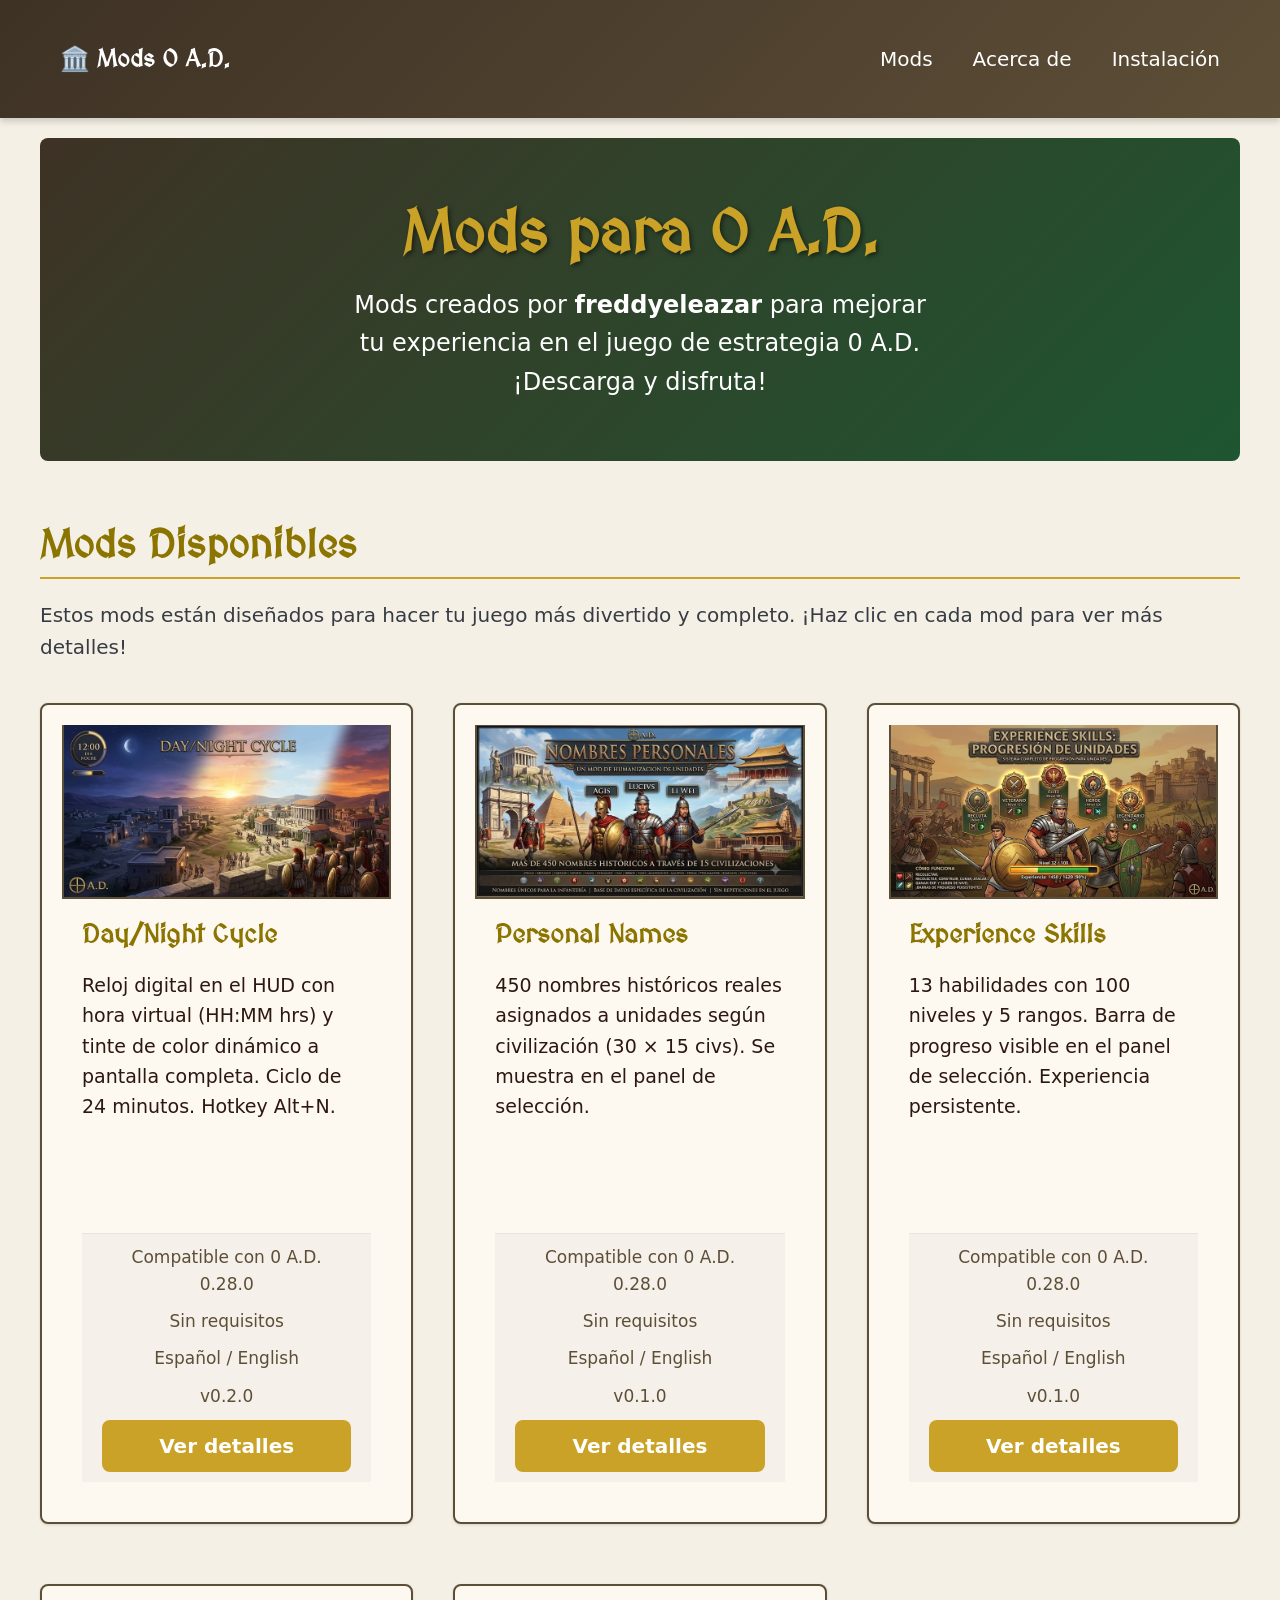
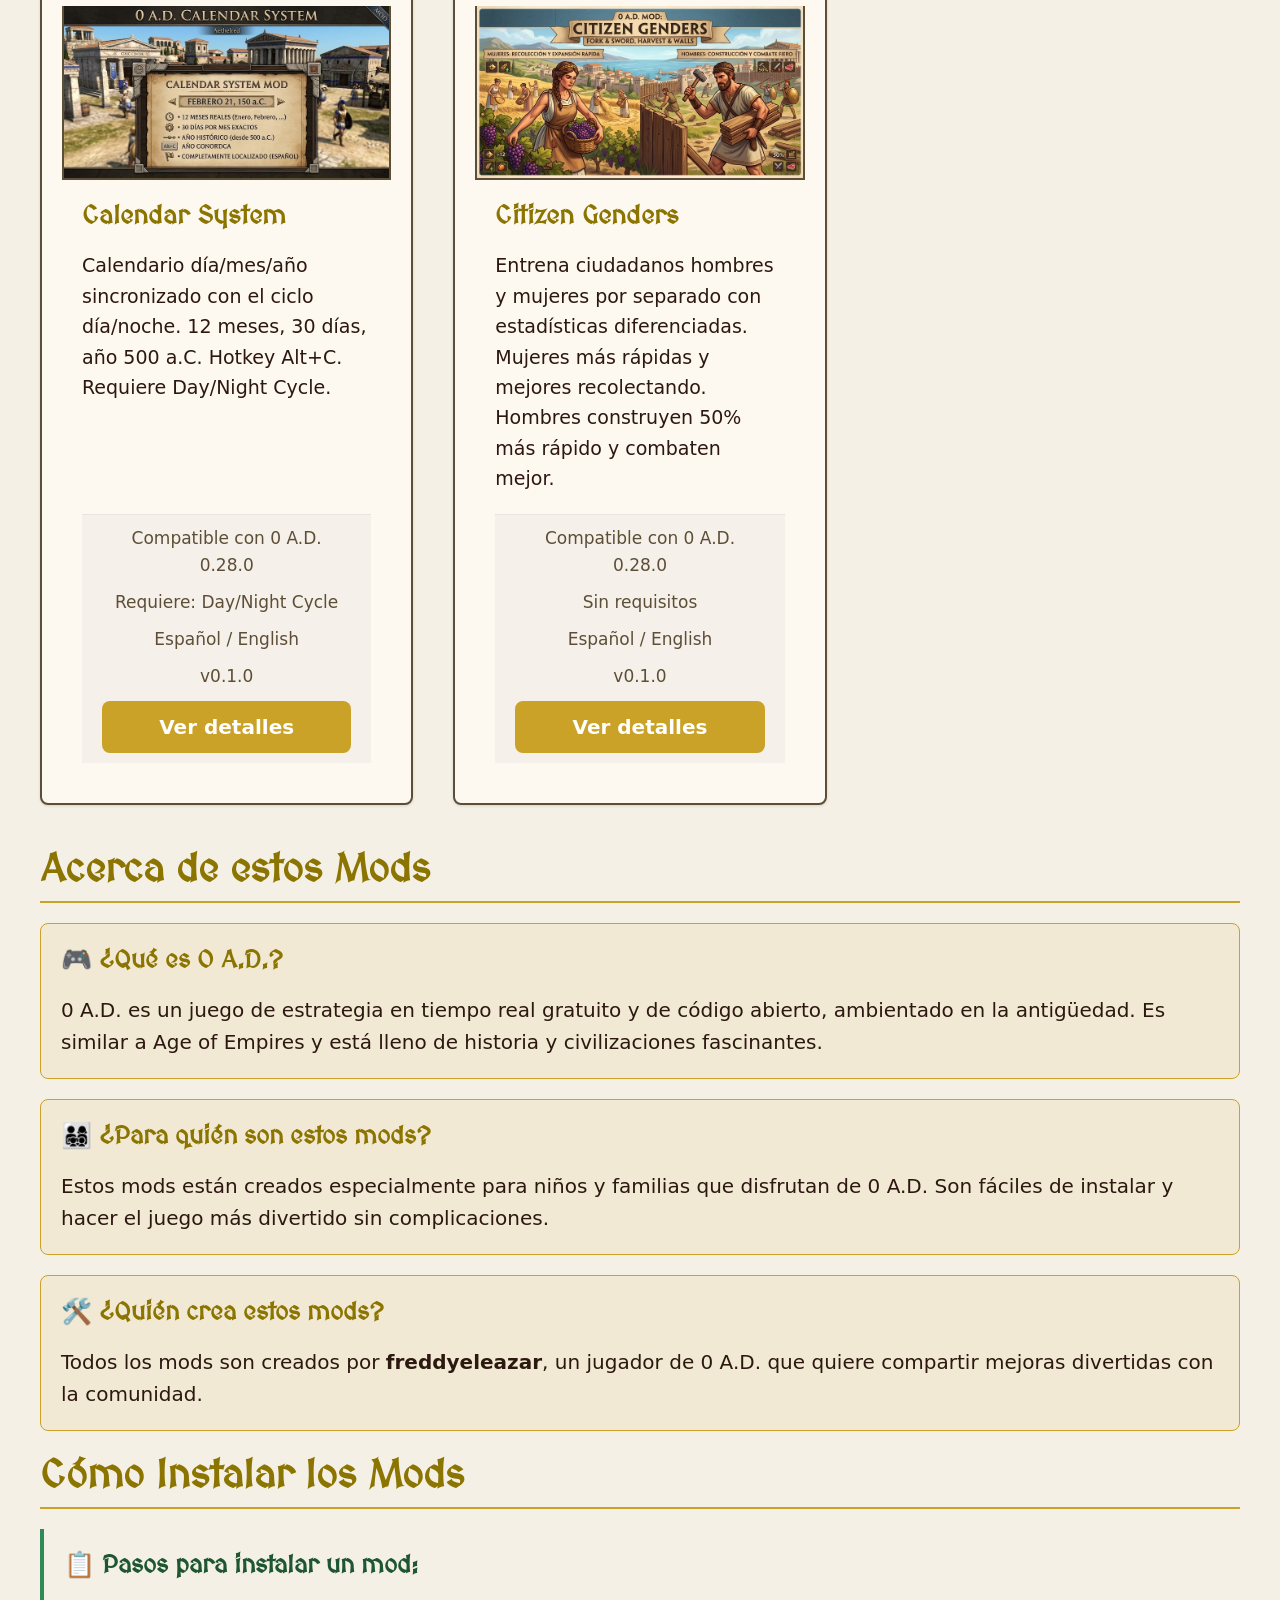
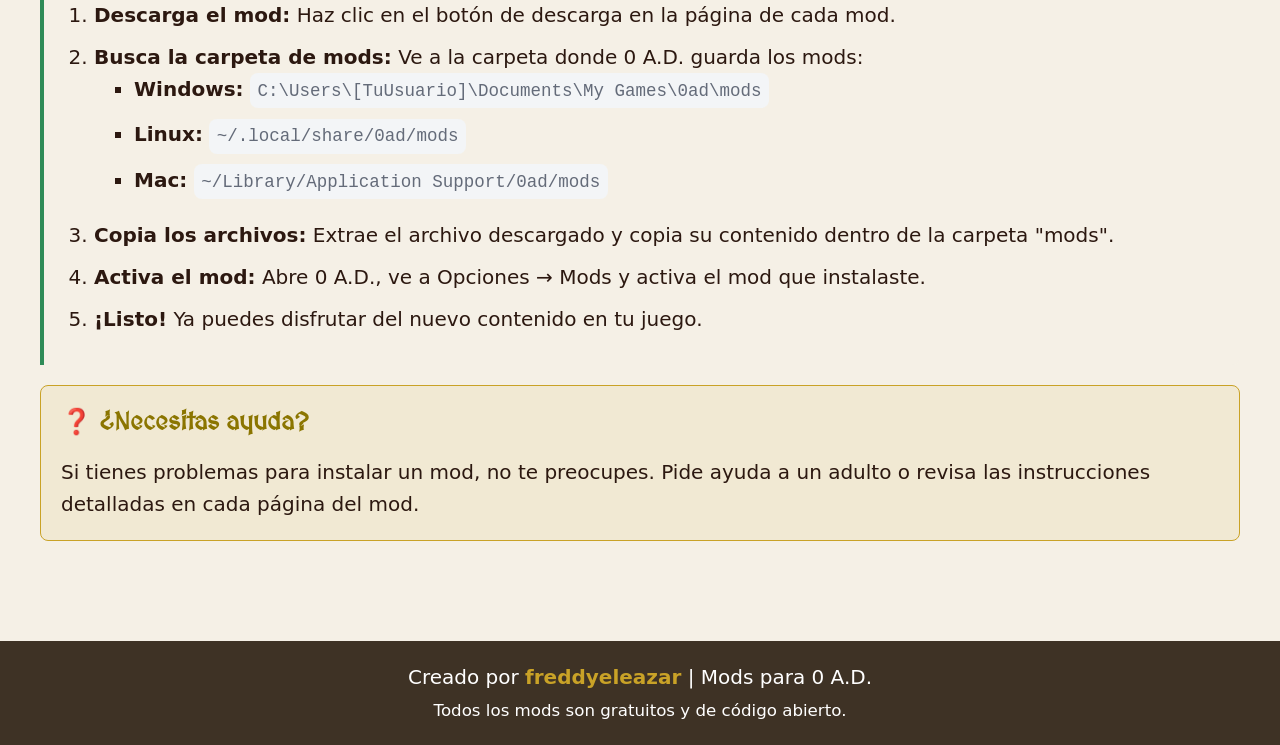
==== commit e78b9821: "fix: cambiar var IIFE por window.DATA_PATH/window.MOD_ID para evitar shadowing de scope" ====
--- a/index.html
+++ b/index.html
@@ -102,7 +102,7 @@
     </footer>
 
     <!-- Script principal -->
-    <script>const DATA_PATH = 'assets/data/mods.json';</script>
+    <script>window.DATA_PATH = 'assets/data/mods.json';</script>
     <script src="assets/js/mods.js"></script>
 </body>
 </html>
